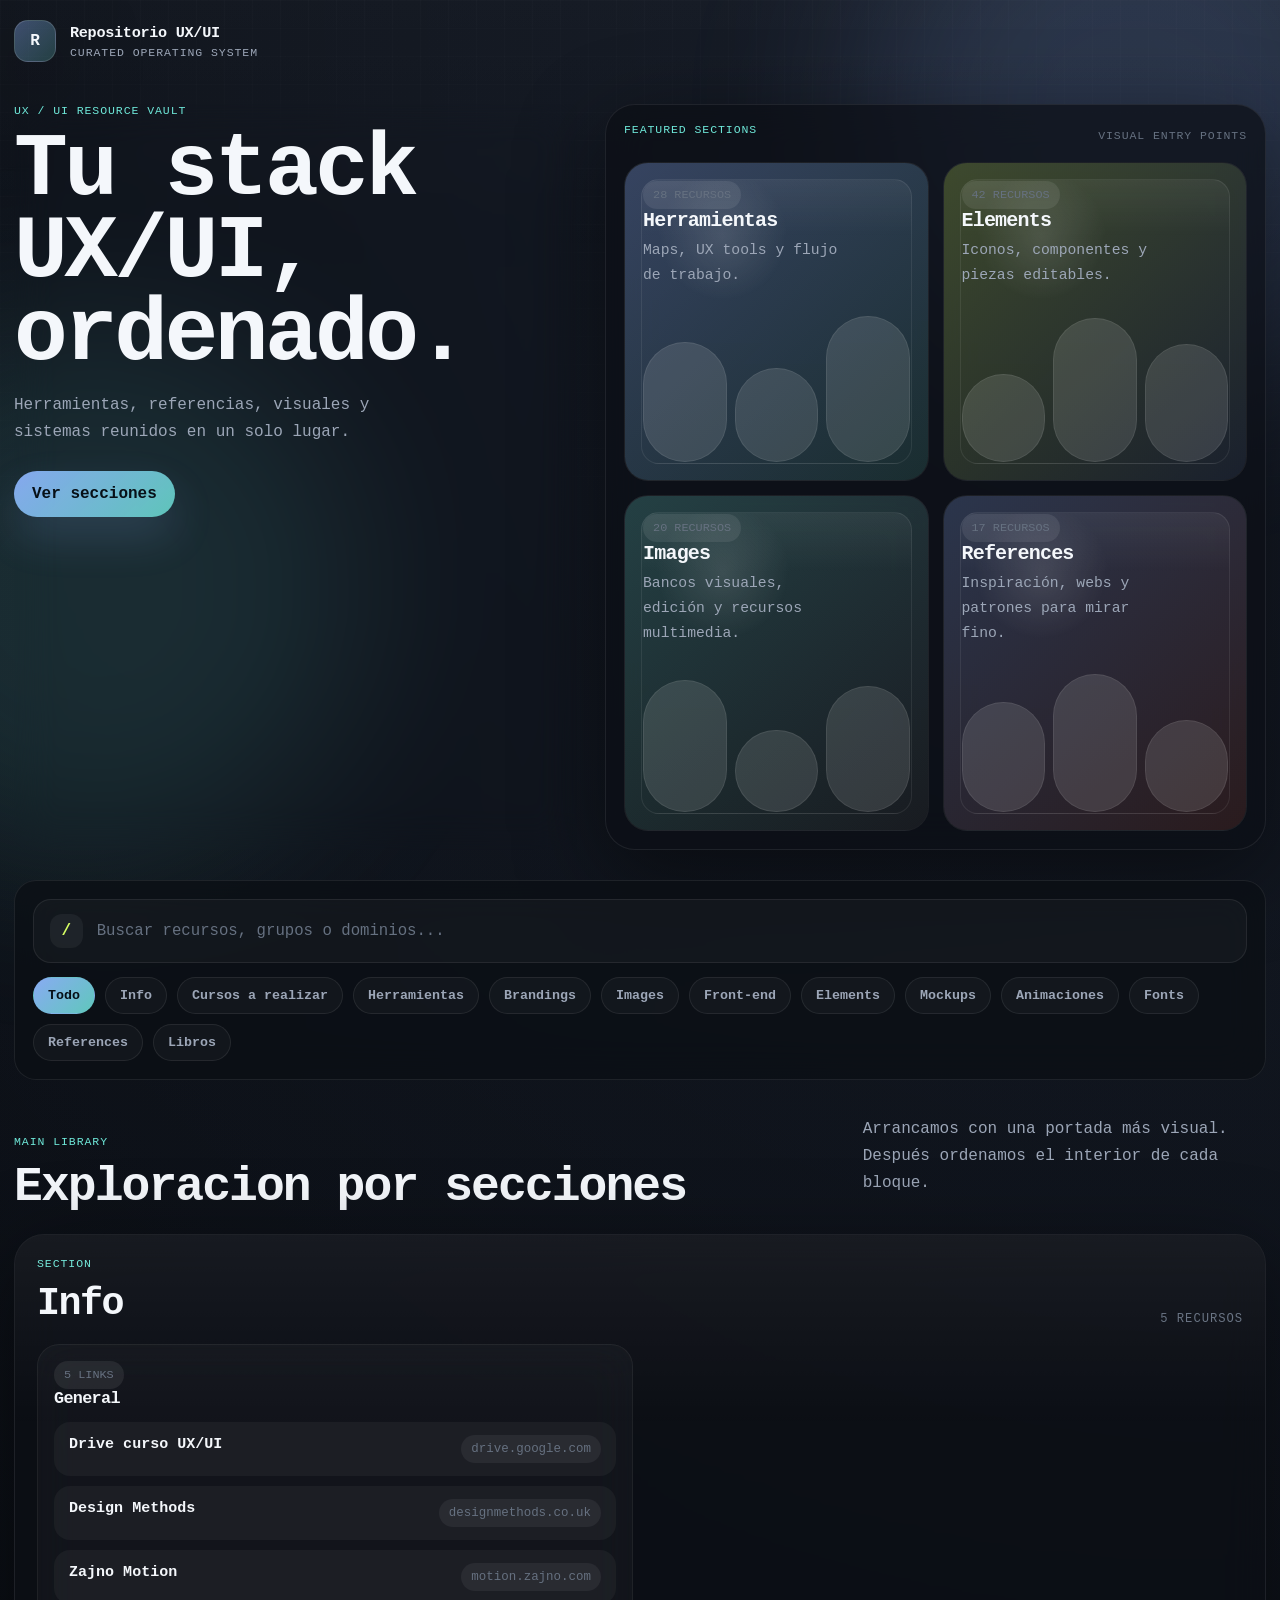
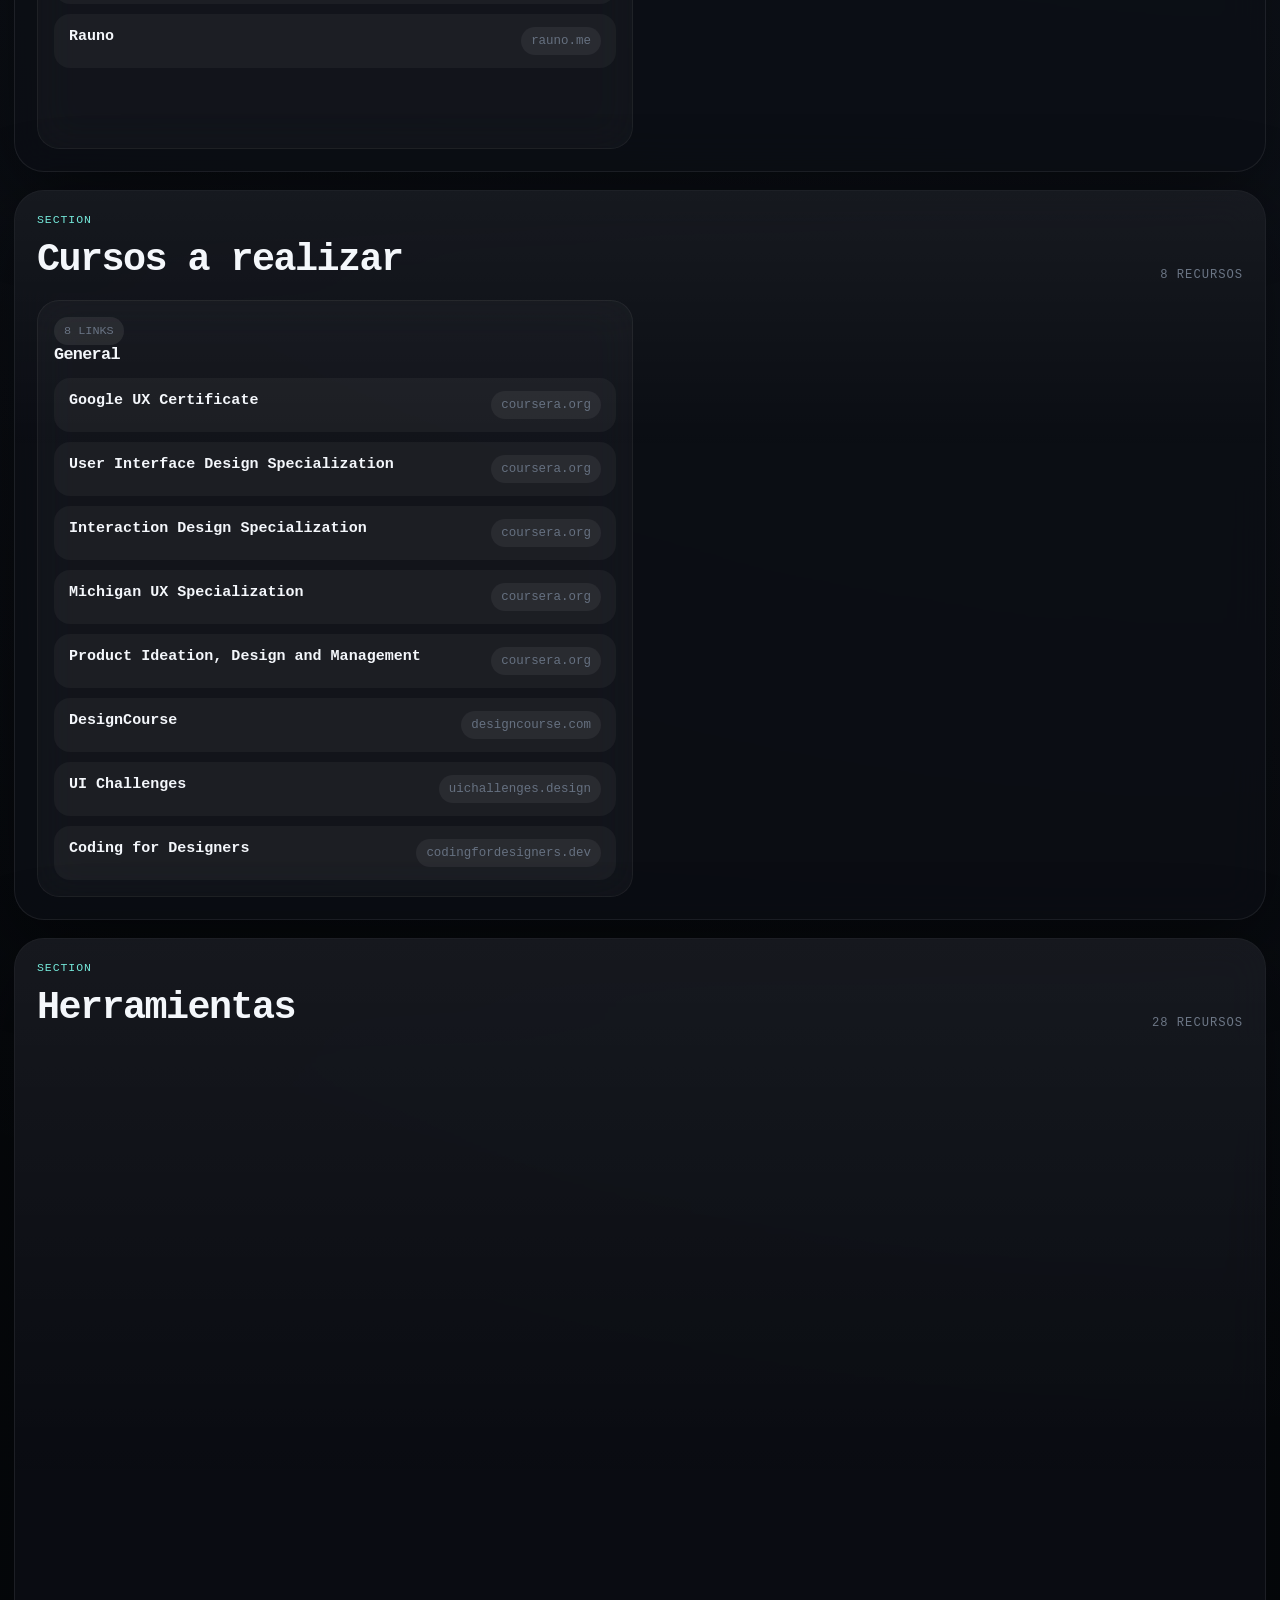
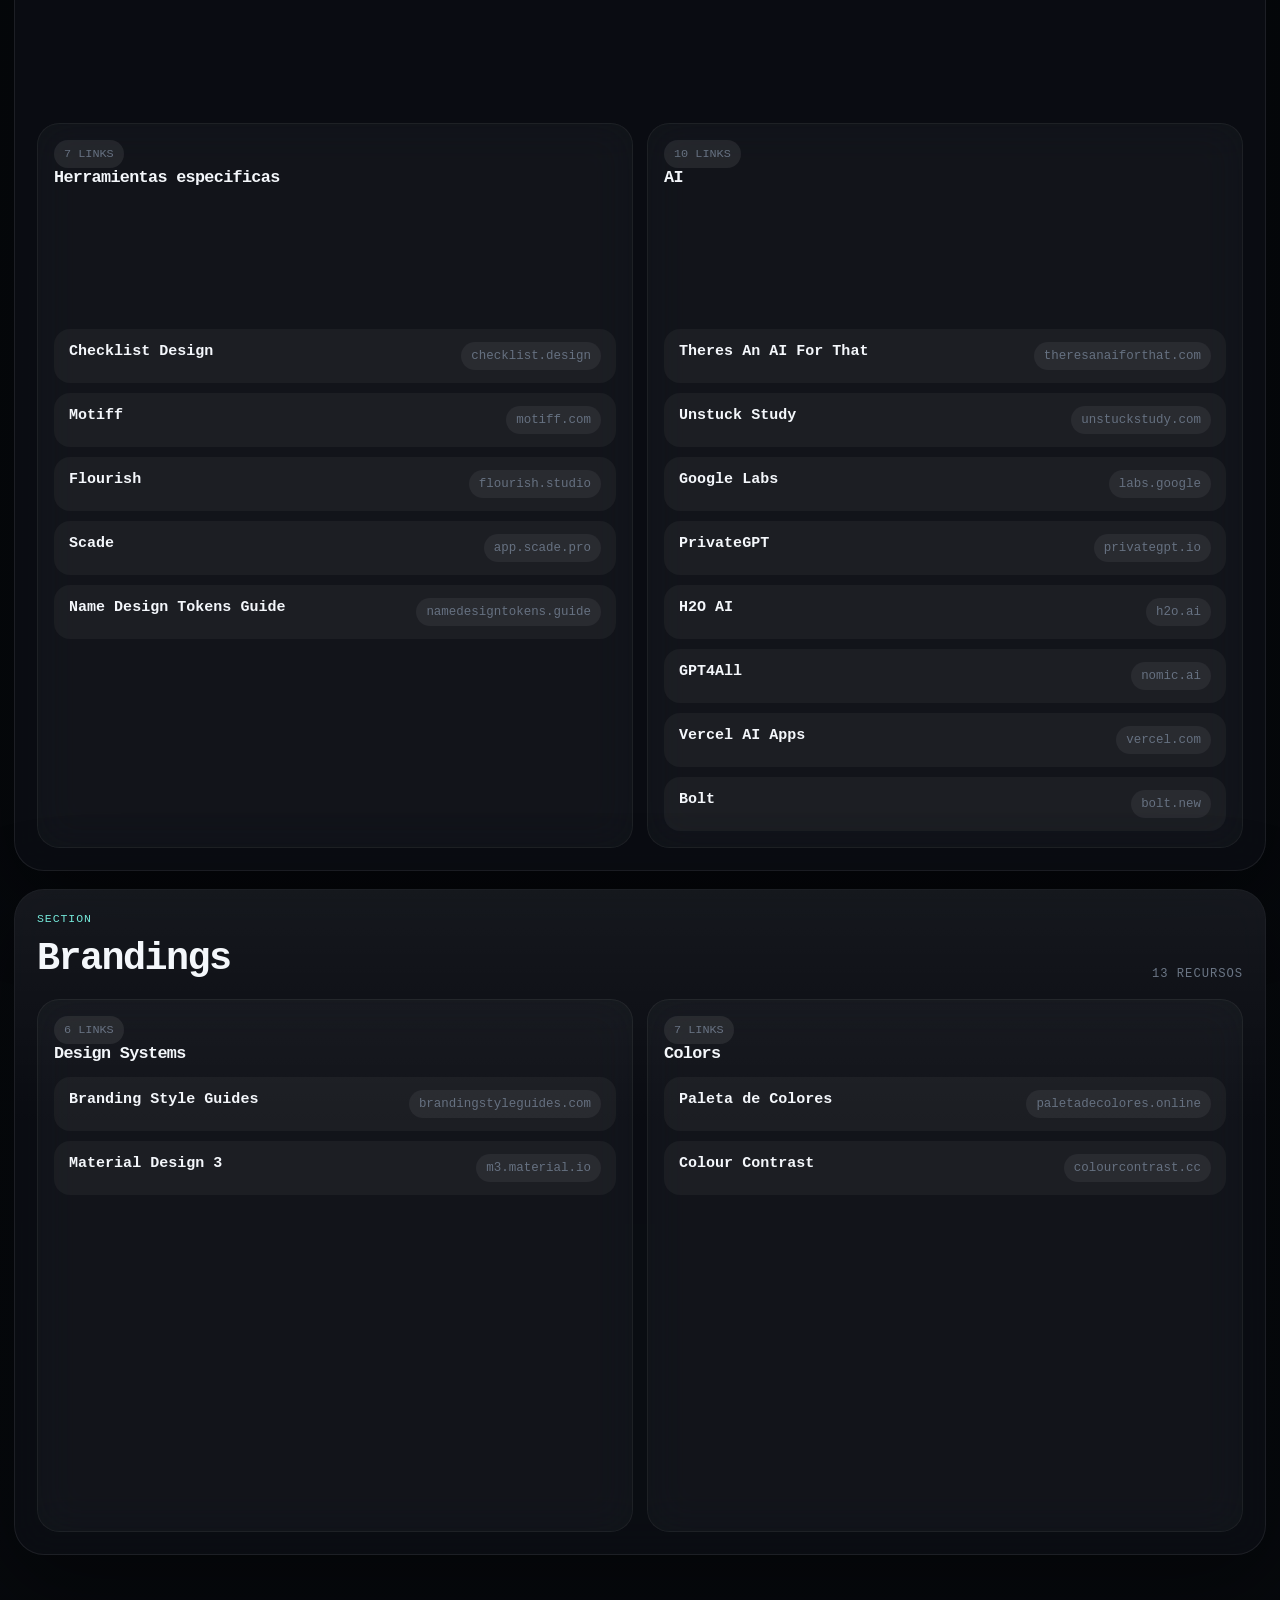
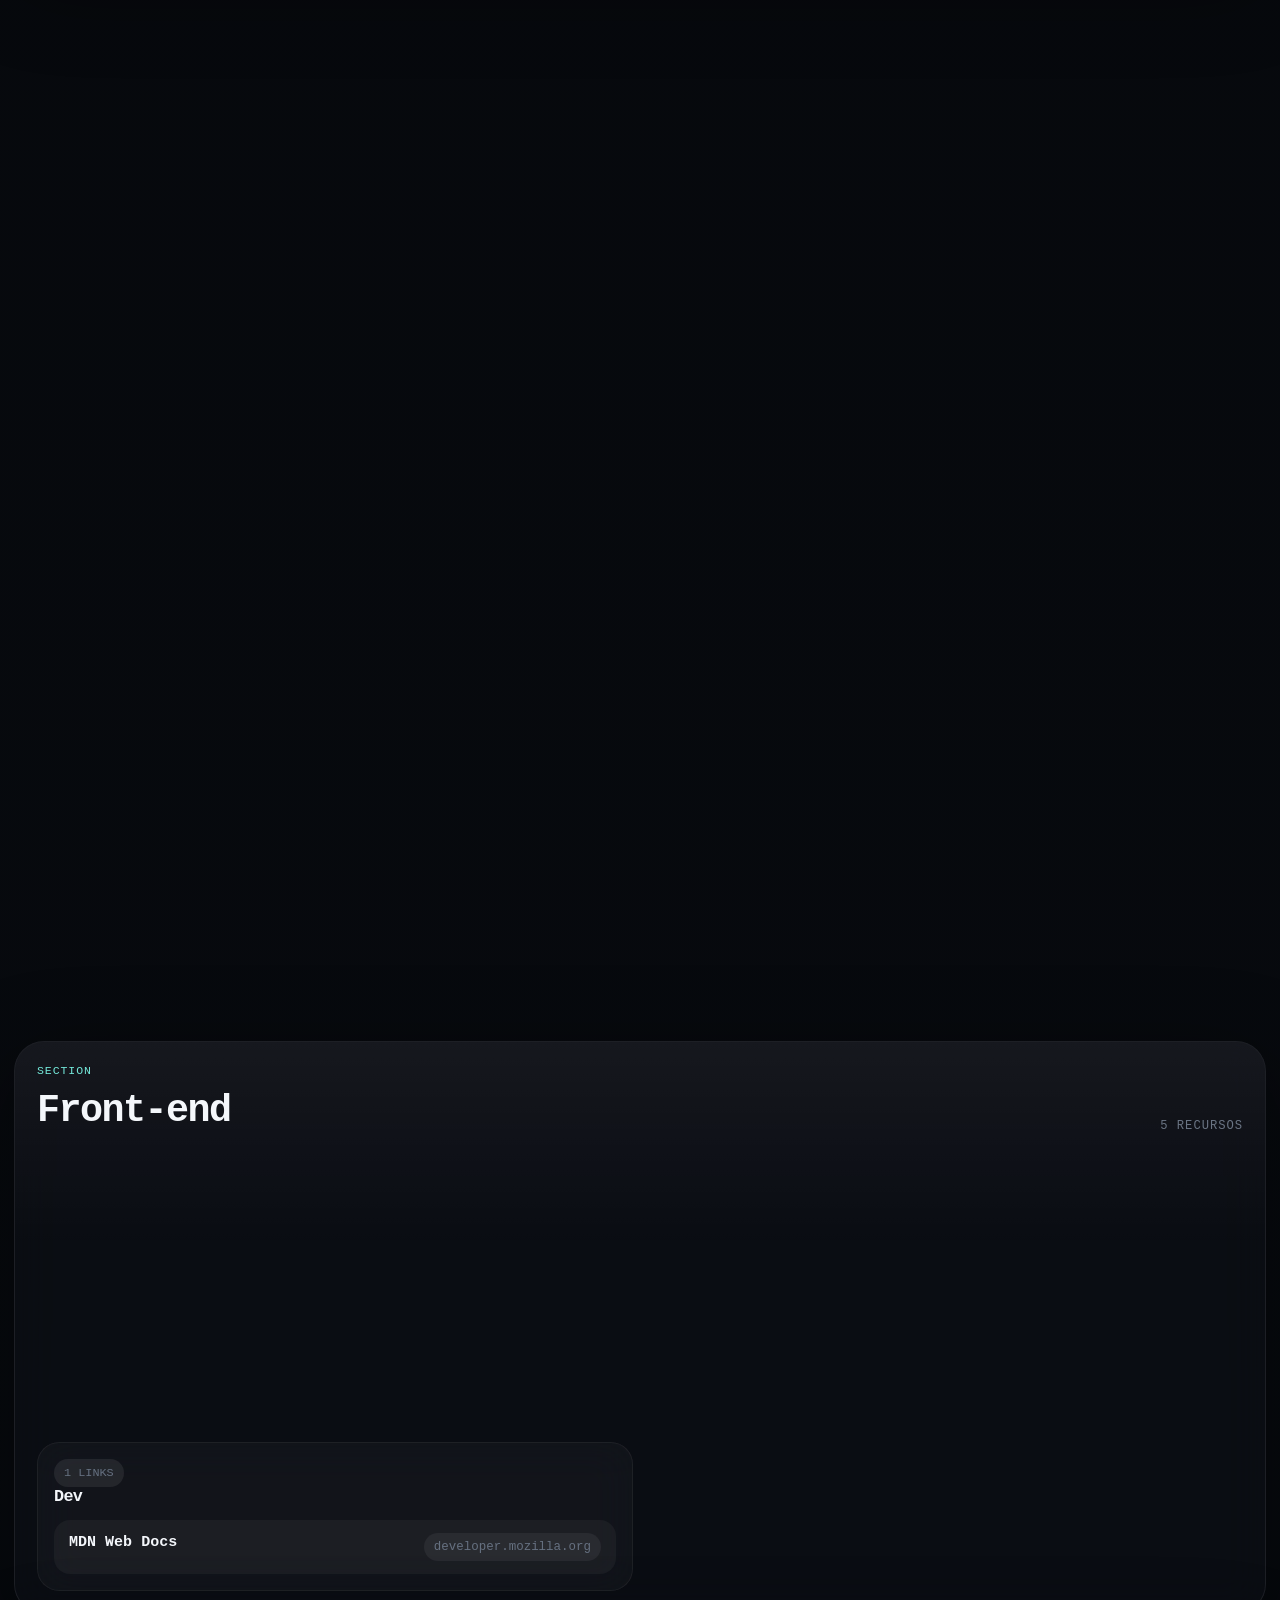
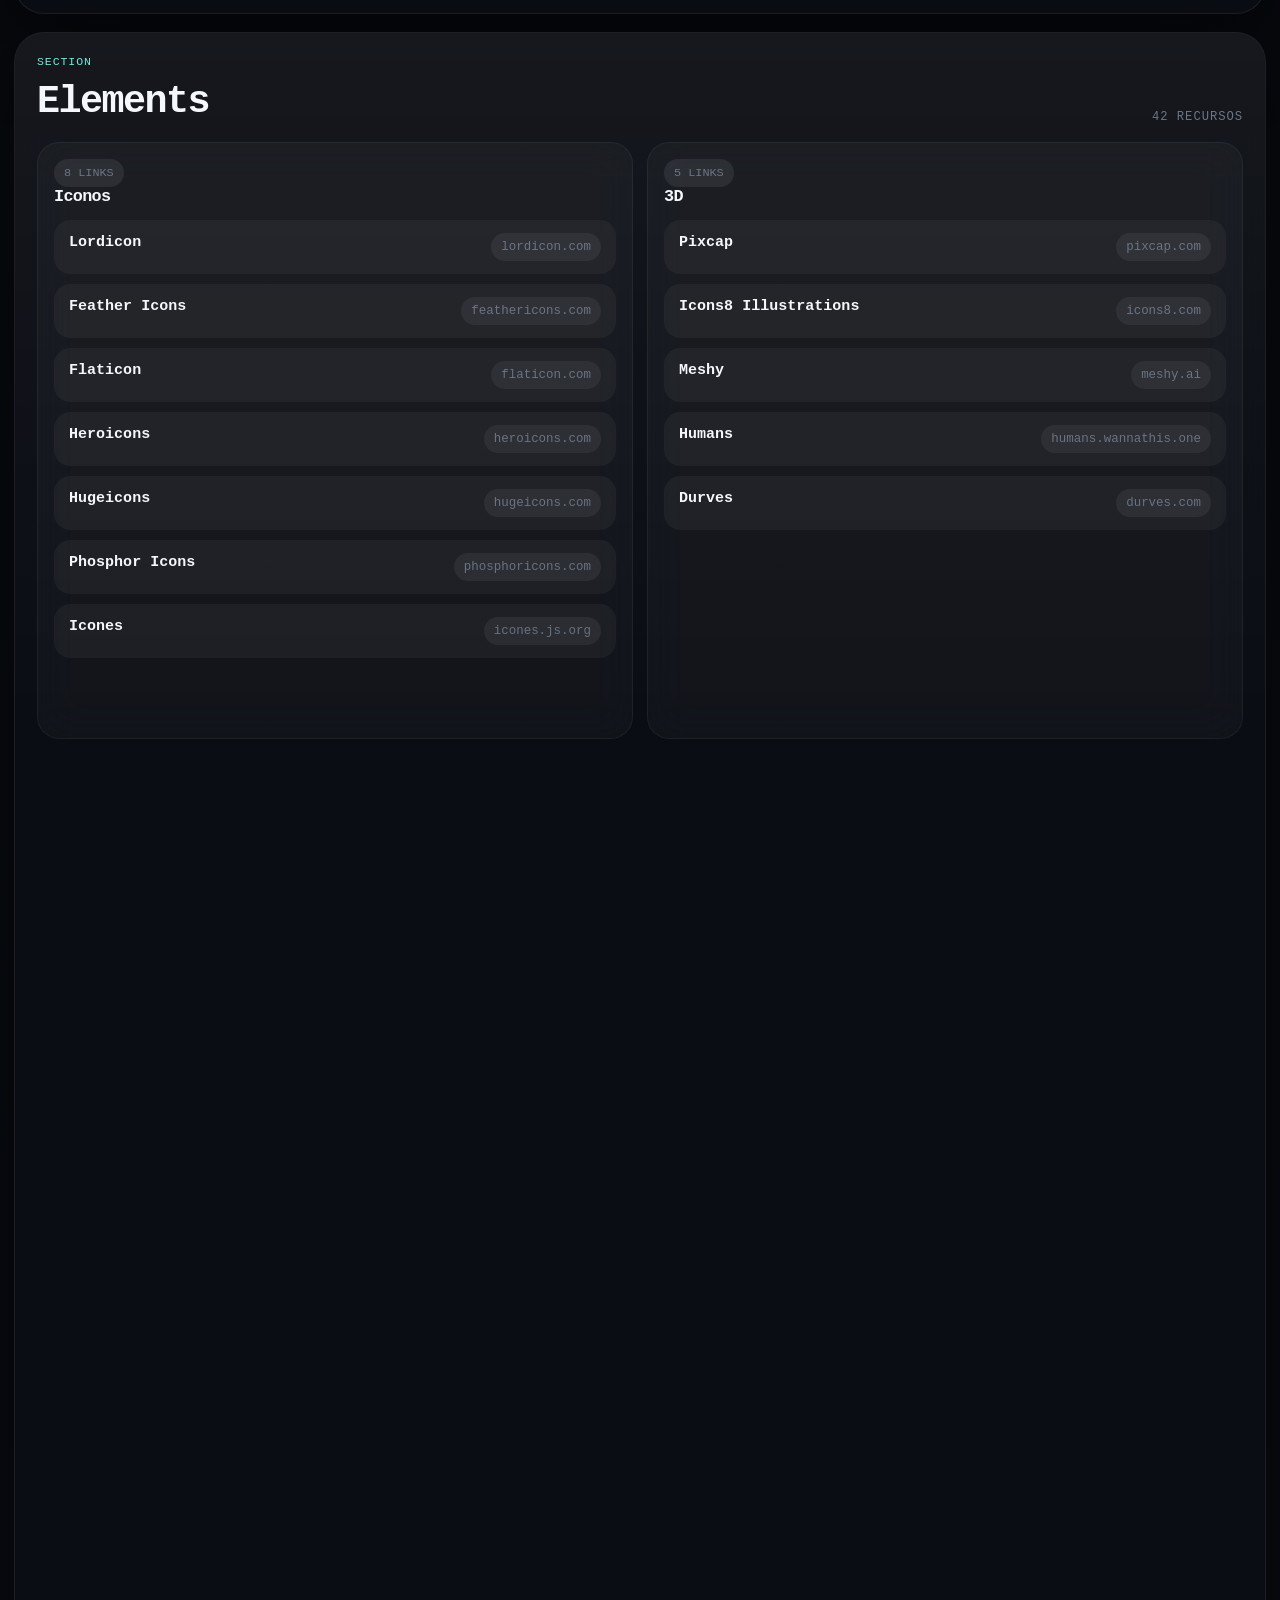
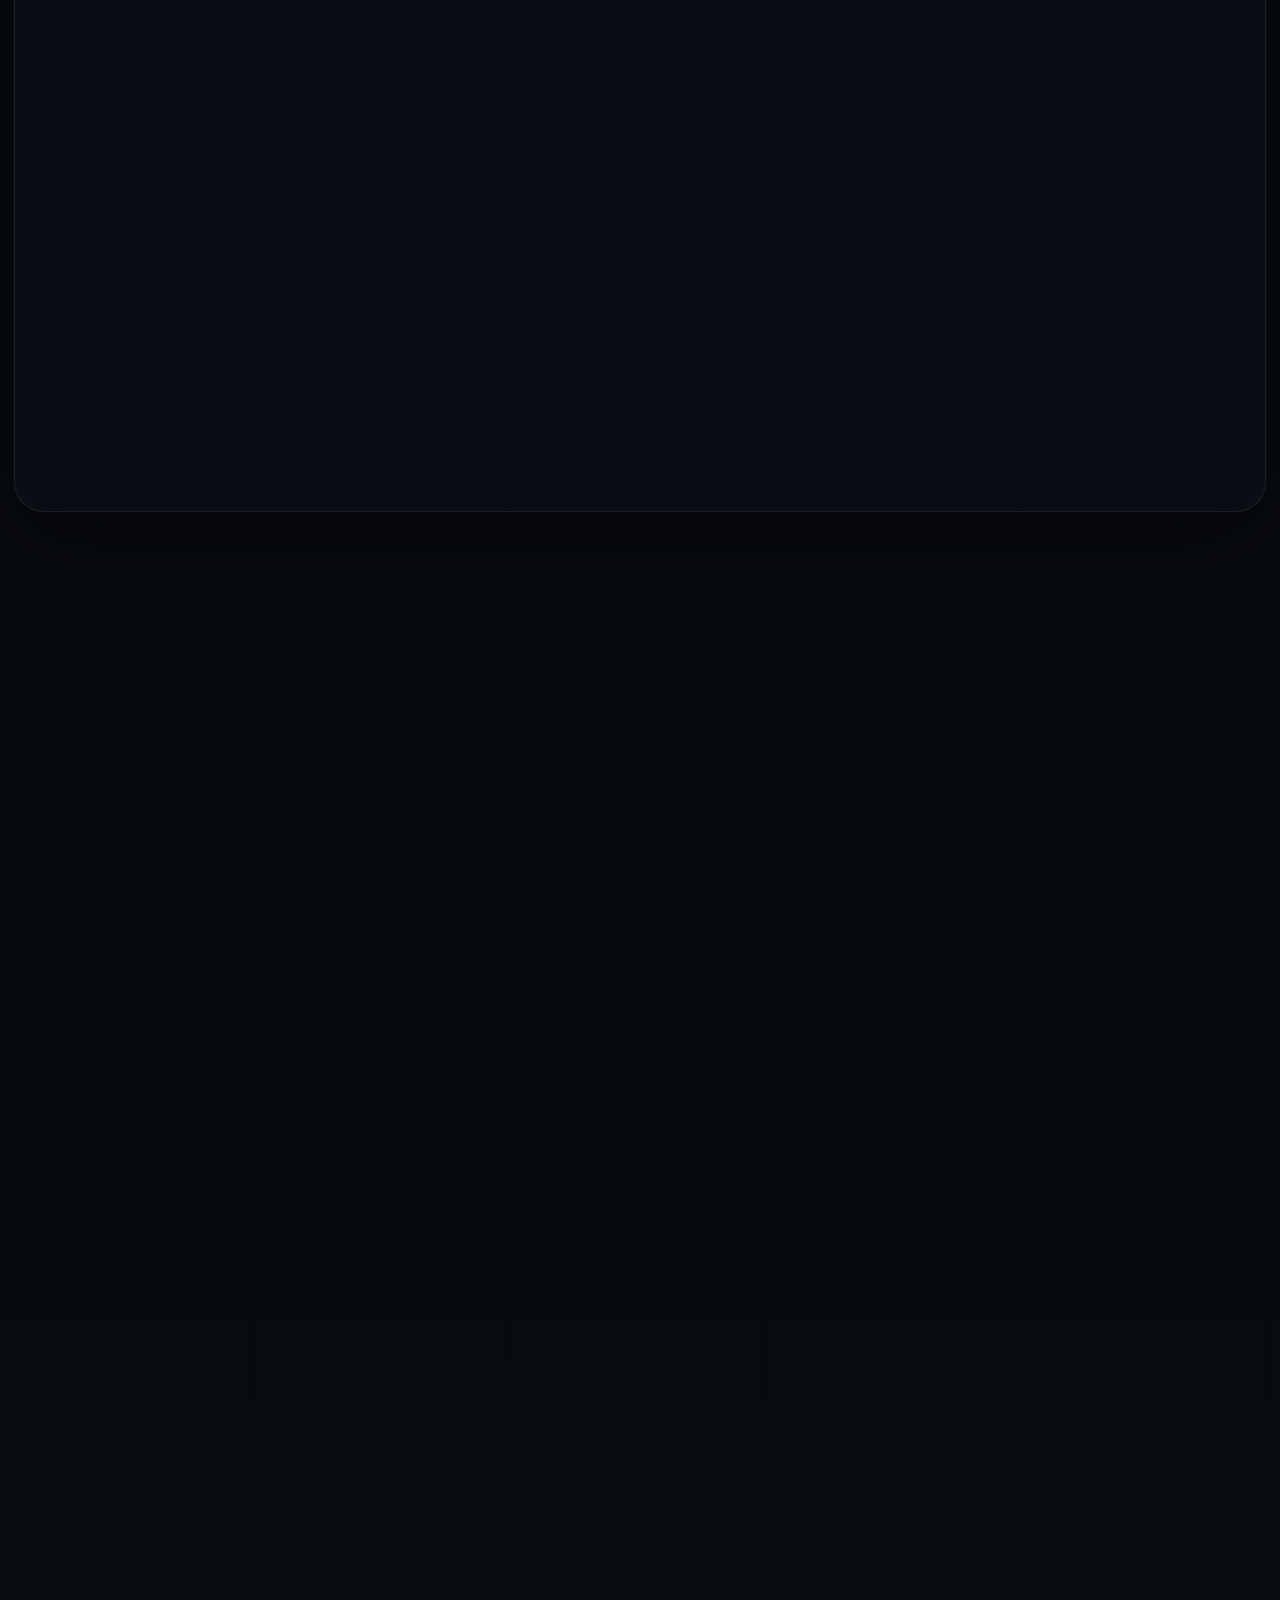
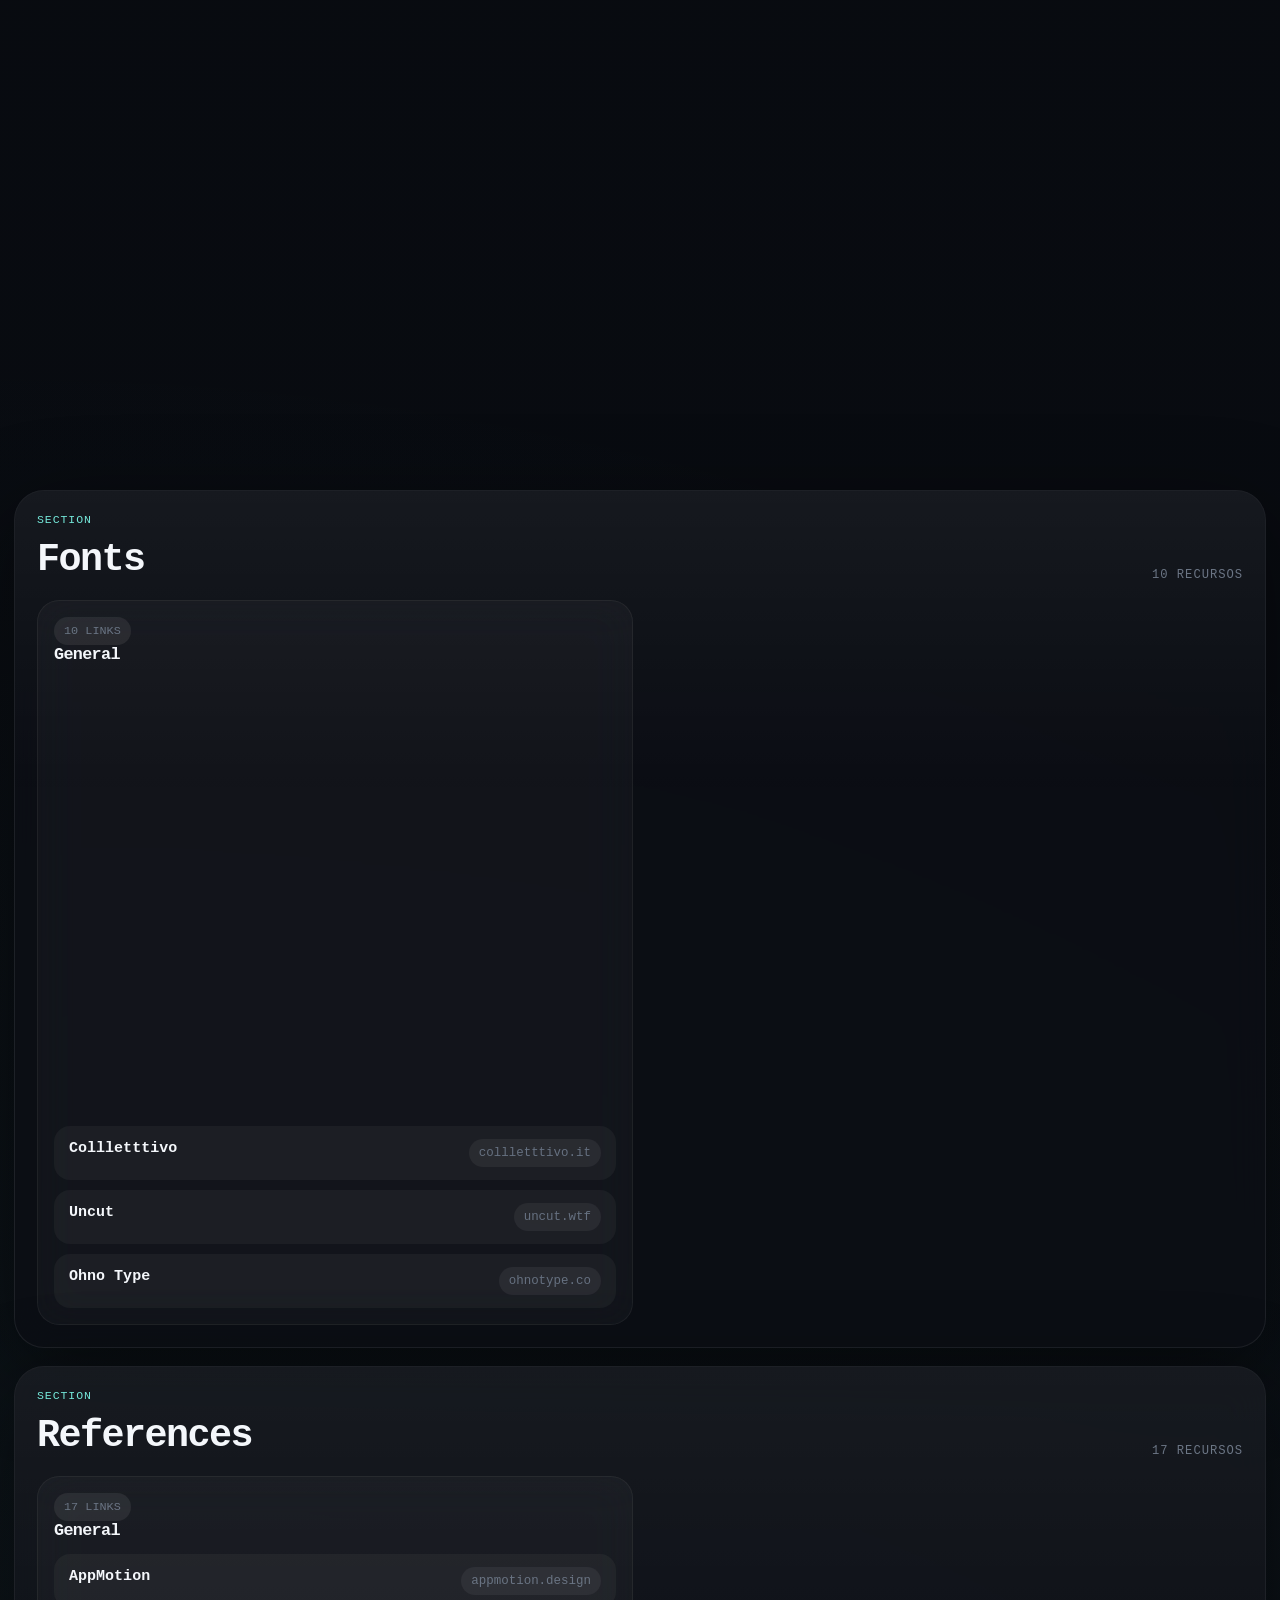
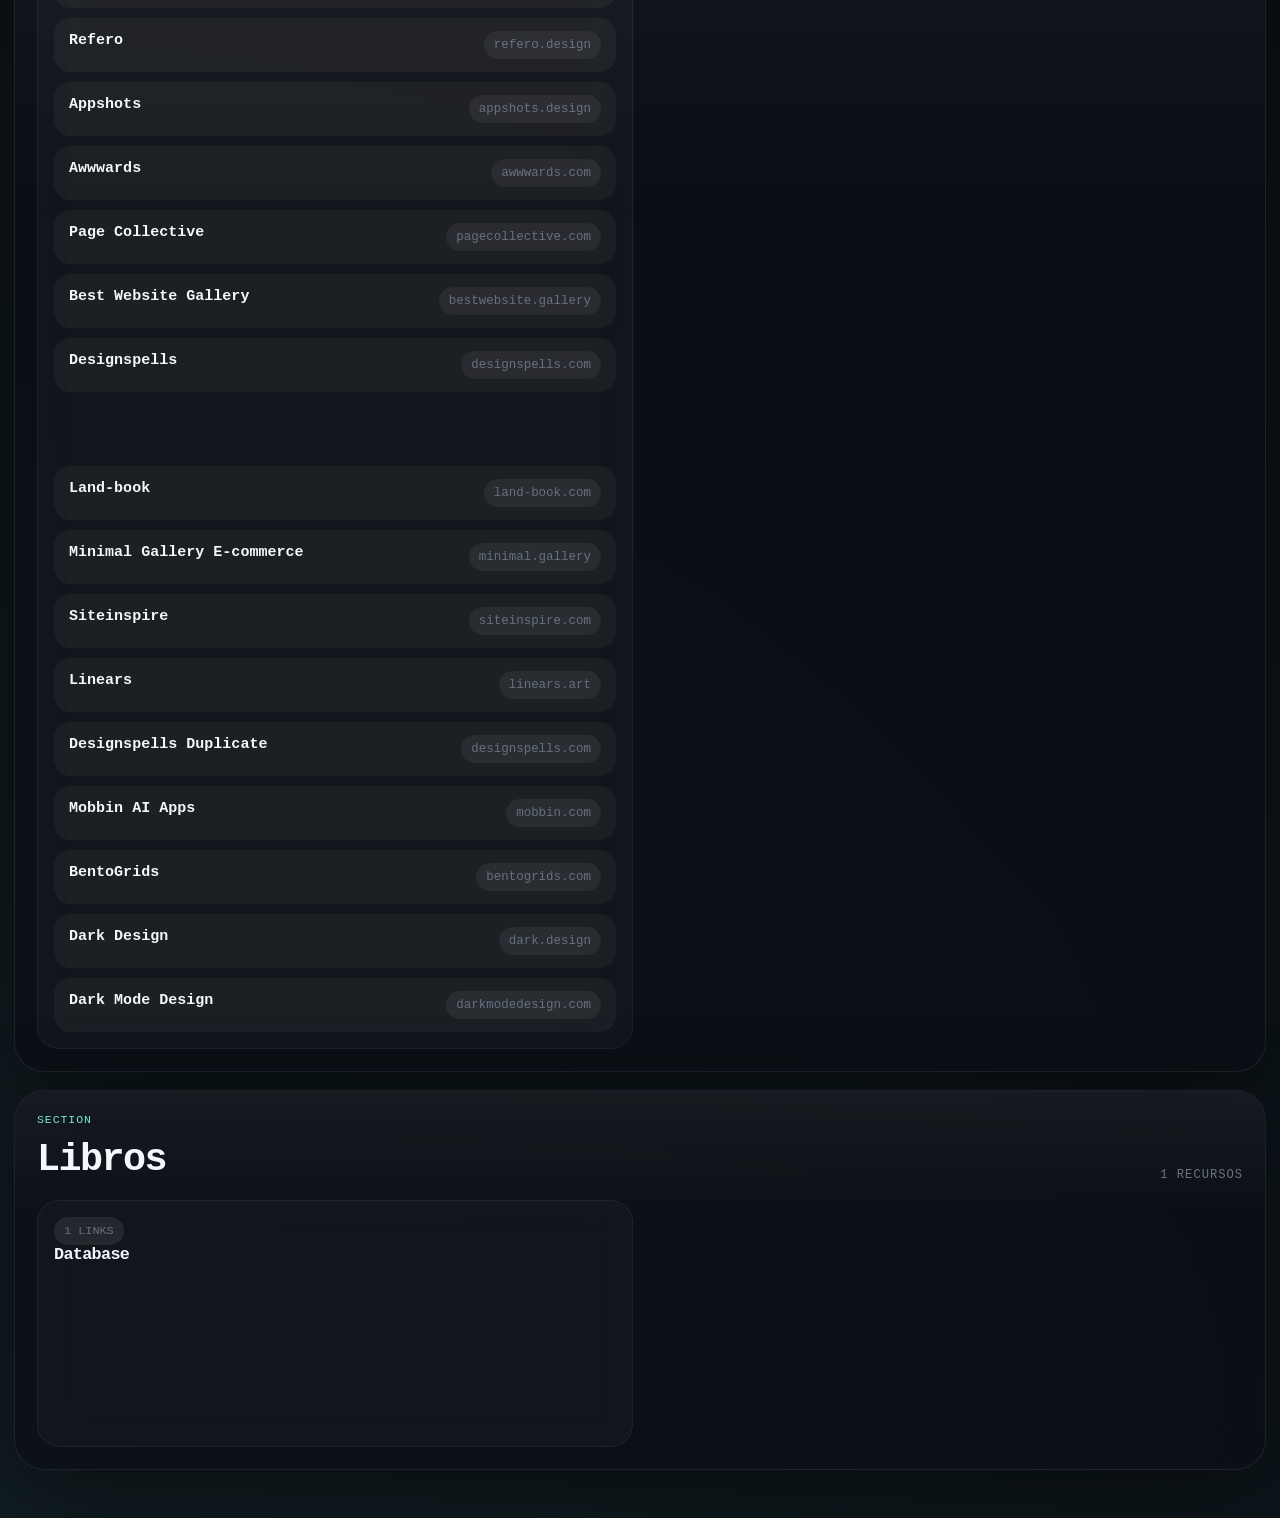
==== docs/index.html @ 1786d7fb "Refine hero and featured sections" ====
<!doctype html>
<html lang="es">
  <head>
    <meta charset="UTF-8" />
    <meta name="viewport" content="width=device-width, initial-scale=1.0" />
    <title>Repositorio UX/UI</title>
    <meta
      name="description"
      content="Catalogo UX/UI con secciones destacadas, filtros y exploracion visual."
    />
    <link rel="stylesheet" href="./styles.css" />
  </head>
  <body>
    <div class="ambient ambient-a"></div>
    <div class="ambient ambient-b"></div>
    <div class="noise-layer"></div>

    <header class="topbar shell">
      <a class="brand" href="#top">
        <span class="brand-mark">R</span>
        <span>
          <strong>Repositorio UX/UI</strong>
          <small>curated operating system</small>
        </span>
      </a>
    </header>

    <main id="top">
      <section class="hero shell">
        <div class="hero-copy reveal reveal-left" style="--delay:40ms">
          <p class="eyebrow">UX / UI resource vault</p>
          <h1>Tu stack UX/UI, ordenado.</h1>
          <p class="hero-text">
            Herramientas, referencias, visuales y sistemas reunidos en un solo lugar.
          </p>
          <div class="hero-actions">
            <a href="#explorar" class="primary-action">Ver secciones</a>
          </div>
        </div>

        <section class="featured-shell reveal reveal-right" style="--delay:90ms">
          <div class="featured-shell-head">
            <p class="panel-label">Featured sections</p>
            <span class="featured-shell-note">visual entry points</span>
          </div>
          <div id="featured-sections" class="featured-grid"></div>
        </section>
      </section>

      <section class="content-shell shell" id="explorar">
        <div class="toolbar reveal" style="--delay:120ms">
          <label class="search-shell search-shell-flat">
            <span class="search-icon">/</span>
            <input
              id="search-input"
              type="search"
              placeholder="Buscar recursos, grupos o dominios..."
            />
          </label>
          <div id="filter-chips" class="filter-chips"></div>
        </div>

        <section class="section-headline reveal" style="--delay:160ms">
          <div>
            <p class="eyebrow">Main library</p>
            <h2>Exploracion por secciones</h2>
          </div>
          <p class="section-headline-copy">
            Arrancamos con una portada más visual. Después ordenamos el interior de cada bloque.
          </p>
        </section>

        <section id="sections-root" class="sections-root"></section>
      </section>
    </main>

    <script src="./data.js"></script>
    <script src="./app.js"></script>
  </body>
</html>
---- docs/styles.css ----
:root {
  --bg: #06070a;
  --bg-soft: rgba(12, 15, 21, 0.82);
  --panel: rgba(15, 18, 25, 0.92);
  --panel-2: rgba(19, 23, 31, 0.88);
  --line: rgba(255, 255, 255, 0.08);
  --line-strong: rgba(255, 255, 255, 0.14);
  --text: #f4f7fb;
  --text-soft: #9ca6b7;
  --text-muted: #667181;
  --accent: #8fb3ff;
  --accent-2: #6ee7d8;
  --accent-3: #d7ff64;
  --shadow: 0 24px 90px rgba(0, 0, 0, 0.45);
  --radius-xl: 30px;
  --radius-lg: 22px;
  --radius-md: 18px;
  --max-width: 1380px;
  --ease-out: cubic-bezier(0.22, 1, 0.36, 1);
  --ease-smooth: cubic-bezier(0.16, 1, 0.3, 1);
  --duration-fast: 220ms;
  --duration-base: 420ms;
  --duration-slow: 760ms;
  --font-code: "SFMono-Regular", Menlo, Monaco, Consolas, "Liberation Mono", monospace;
}

* {
  box-sizing: border-box;
}

html {
  scroll-behavior: smooth;
}

body {
  margin: 0;
  min-height: 100vh;
  color: var(--text);
  background:
    radial-gradient(circle at top right, rgba(143, 179, 255, 0.12), transparent 24%),
    radial-gradient(circle at bottom left, rgba(110, 231, 216, 0.08), transparent 22%),
    linear-gradient(180deg, #05070a 0%, #090c12 100%);
  font-family: var(--font-code);
  overflow-x: hidden;
}

body::before {
  content: "";
  position: fixed;
  inset: 0;
  background-image:
    linear-gradient(rgba(255, 255, 255, 0.03) 1px, transparent 1px),
    linear-gradient(90deg, rgba(255, 255, 255, 0.03) 1px, transparent 1px);
  background-size: 28px 28px;
  mask-image: linear-gradient(180deg, rgba(0, 0, 0, 0.45), transparent 92%);
  pointer-events: none;
  z-index: 0;
}

a {
  color: inherit;
}

.ambient {
  position: fixed;
  inset: auto;
  width: 34rem;
  height: 34rem;
  border-radius: 999px;
  filter: blur(88px);
  pointer-events: none;
  z-index: 0;
  animation: floatAmbient 16s var(--ease-smooth) infinite alternate;
}

.ambient-a {
  top: -10rem;
  right: -8rem;
  background: rgba(143, 179, 255, 0.16);
}

.ambient-b {
  left: -12rem;
  bottom: 2rem;
  background: rgba(110, 231, 216, 0.12);
}

.noise-layer {
  position: fixed;
  inset: 0;
  background: linear-gradient(180deg, rgba(255, 255, 255, 0.02), transparent 30%);
  pointer-events: none;
  z-index: 0;
}

.shell {
  width: min(var(--max-width), calc(100vw - 28px));
  margin: 0 auto;
  position: relative;
  z-index: 1;
}

.topbar {
  display: flex;
  align-items: center;
  justify-content: space-between;
  padding: 20px 0 0;
}

.brand {
  display: inline-flex;
  align-items: center;
  gap: 14px;
  text-decoration: none;
}

.brand-mark {
  width: 42px;
  height: 42px;
  border-radius: 14px;
  display: grid;
  place-items: center;
  background: linear-gradient(135deg, rgba(143, 179, 255, 0.36), rgba(110, 231, 216, 0.2));
  border: 1px solid var(--line-strong);
  box-shadow: var(--shadow);
  font-weight: 700;
}

.brand strong,
.brand small,
.eyebrow,
.panel-label,
.featured-shell-note,
.group-meta,
.section-count {
  font-family: var(--font-code);
}

.brand strong {
  display: block;
  font-size: 0.95rem;
  letter-spacing: -0.02em;
}

.brand small {
  display: block;
  margin-top: 4px;
  color: var(--text-soft);
  font-size: 0.72rem;
  text-transform: uppercase;
  letter-spacing: 0.08em;
}

.hero {
  display: grid;
  grid-template-columns: 0.92fr 1.08fr;
  gap: 28px;
  align-items: stretch;
  padding: 42px 0 30px;
}

.hero-copy,
.featured-shell,
.toolbar,
.section-card,
.group-card,
.featured-card {
  backdrop-filter: blur(20px);
  -webkit-backdrop-filter: blur(20px);
}

.eyebrow,
.panel-label {
  margin: 0 0 12px;
  color: var(--accent-2);
  font-size: 0.72rem;
  text-transform: uppercase;
  letter-spacing: 0.08em;
}

.hero h1,
.section-headline h2,
.section-header h3,
.group-card h4,
.featured-card h3 {
  margin: 0;
  font-family: var(--font-code);
  letter-spacing: -0.04em;
}

.hero h1 {
  font-size: clamp(3rem, 7vw, 5.6rem);
  line-height: 0.92;
  max-width: 9ch;
}

.hero-text,
.section-headline-copy,
.featured-card p,
.item-note {
  color: var(--text-soft);
  line-height: 1.7;
}

.hero-text {
  max-width: 42ch;
}

.hero-actions {
  margin-top: 24px;
}

.primary-action {
  display: inline-flex;
  align-items: center;
  gap: 10px;
  padding: 14px 18px;
  border-radius: 999px;
  text-decoration: none;
  font-weight: 700;
  background: linear-gradient(135deg, rgba(143, 179, 255, 0.92), rgba(110, 231, 216, 0.82));
  color: #071017;
  box-shadow: 0 20px 44px rgba(143, 179, 255, 0.16);
  transition: transform var(--duration-fast) var(--ease-out), box-shadow var(--duration-fast) var(--ease-out);
}

.primary-action:hover {
  transform: translateY(-2px);
  box-shadow: 0 24px 56px rgba(143, 179, 255, 0.2);
}

.featured-shell {
  background: rgba(12, 15, 21, 0.72);
  border: 1px solid var(--line);
  box-shadow: var(--shadow);
  border-radius: var(--radius-xl);
  padding: 18px;
}

.featured-shell-head {
  display: flex;
  align-items: center;
  justify-content: space-between;
  gap: 12px;
  margin-bottom: 14px;
}

.featured-shell-note {
  color: var(--text-muted);
  font-size: 0.72rem;
  text-transform: uppercase;
  letter-spacing: 0.08em;
}

.featured-grid {
  display: grid;
  grid-template-columns: repeat(2, minmax(0, 1fr));
  gap: 14px;
}

.featured-card {
  position: relative;
  min-height: 240px;
  padding: 18px;
  border-radius: 24px;
  overflow: hidden;
  text-decoration: none;
  border: 1px solid rgba(255, 255, 255, 0.07);
  background: linear-gradient(180deg, rgba(18, 22, 30, 0.9), rgba(12, 15, 21, 0.96));
  transition:
    transform var(--duration-fast) var(--ease-out),
    border-color var(--duration-fast) var(--ease-out),
    box-shadow var(--duration-fast) var(--ease-out);
}

.featured-card:hover {
  transform: translateY(-4px);
  border-color: rgba(143, 179, 255, 0.24);
  box-shadow: 0 22px 60px rgba(0, 0, 0, 0.28);
}

.featured-card::before {
  content: "";
  position: absolute;
  inset: 0;
  background: var(--feature-bg, linear-gradient(135deg, rgba(143, 179, 255, 0.18), rgba(110, 231, 216, 0.12)));
  opacity: 0.88;
}

.featured-card::after {
  content: "";
  position: absolute;
  inset: 16px;
  border-radius: 18px;
  border: 1px solid rgba(255, 255, 255, 0.08);
  background:
    linear-gradient(180deg, rgba(255, 255, 255, 0.06), transparent 20%),
    radial-gradient(circle at 30% 20%, rgba(255, 255, 255, 0.12), transparent 22%);
}

.featured-card-inner,
.featured-visual {
  position: relative;
  z-index: 1;
}

.featured-card-inner {
  display: flex;
  flex-direction: column;
  justify-content: space-between;
  height: 100%;
}

.featured-card h3 {
  font-size: 1.25rem;
}

.featured-card p {
  max-width: 22ch;
  margin: 6px 0 0;
  font-size: 0.92rem;
}

.featured-visual {
  display: grid;
  grid-template-columns: repeat(3, 1fr);
  gap: 8px;
  align-items: end;
  margin-top: 28px;
}

.featured-bar {
  height: var(--bar-height, 100px);
  border-radius: 999px;
  background: rgba(255, 255, 255, 0.12);
  border: 1px solid rgba(255, 255, 255, 0.08);
}

.group-meta {
  display: inline-flex;
  gap: 8px;
  align-items: center;
  padding: 7px 10px;
  border-radius: 999px;
  background: rgba(255, 255, 255, 0.08);
  color: var(--text-muted);
  font-size: 0.74rem;
  text-transform: uppercase;
}

.content-shell {
  display: grid;
  gap: 20px;
  padding-bottom: 48px;
}

.toolbar {
  display: grid;
  gap: 14px;
  background: rgba(12, 15, 21, 0.74);
  border: 1px solid var(--line);
  border-radius: var(--radius-lg);
  padding: 18px;
}

.search-shell {
  display: flex;
  align-items: center;
  gap: 12px;
  border-radius: 18px;
  border: 1px solid var(--line);
  background: rgba(255, 255, 255, 0.03);
  padding: 14px 16px;
  transition:
    border-color var(--duration-fast) var(--ease-out),
    background var(--duration-fast) var(--ease-out),
    transform var(--duration-fast) var(--ease-out);
}

.search-shell:focus-within {
  transform: translateY(-1px);
  border-color: rgba(143, 179, 255, 0.32);
  background: rgba(255, 255, 255, 0.05);
}

.search-icon {
  width: 34px;
  height: 34px;
  display: grid;
  place-items: center;
  border-radius: 12px;
  background: rgba(255, 255, 255, 0.05);
  color: var(--accent-3);
  font-weight: 700;
}

.search-shell input {
  width: 100%;
  border: 0;
  outline: none;
  background: transparent;
  color: var(--text);
  font-family: var(--font-code);
  font-size: 0.98rem;
}

.search-shell input::placeholder {
  color: var(--text-muted);
}

.filter-chips {
  display: flex;
  flex-wrap: wrap;
  gap: 10px;
}

.filter-chip {
  border: 1px solid var(--line);
  background: rgba(255, 255, 255, 0.03);
  color: var(--text-soft);
  padding: 10px 14px;
  border-radius: 999px;
  cursor: pointer;
  font-family: var(--font-code);
  font-weight: 600;
  transition:
    transform var(--duration-fast) var(--ease-out),
    border-color var(--duration-fast) var(--ease-out),
    background var(--duration-fast) var(--ease-out),
    color var(--duration-fast) var(--ease-out);
}

.filter-chip:hover {
  transform: translateY(-1px);
  border-color: var(--line-strong);
}

.filter-chip.is-active {
  color: #061017;
  border-color: transparent;
  background: linear-gradient(135deg, rgba(143, 179, 255, 0.95), rgba(110, 231, 216, 0.86));
}

.section-headline {
  display: flex;
  align-items: end;
  justify-content: space-between;
  gap: 20px;
}

.section-headline h2 {
  font-size: clamp(1.9rem, 4vw, 3rem);
}

.section-headline-copy {
  max-width: 42ch;
}

.sections-root {
  display: grid;
  gap: 18px;
}

.section-card {
  position: relative;
  overflow: hidden;
  background: rgba(12, 15, 21, 0.78);
  border: 1px solid var(--line);
  box-shadow: var(--shadow);
  border-radius: var(--radius-xl);
  padding: 22px;
}

.section-card::after {
  content: "";
  position: absolute;
  inset: 0;
  background: linear-gradient(180deg, rgba(255, 255, 255, 0.05), transparent 36%);
  pointer-events: none;
}

.section-header {
  display: flex;
  align-items: end;
  justify-content: space-between;
  gap: 18px;
  margin-bottom: 18px;
}

.section-header h3 {
  font-size: clamp(1.5rem, 3vw, 2.4rem);
}

.section-count {
  color: var(--text-muted);
  font-size: 0.76rem;
  text-transform: uppercase;
  letter-spacing: 0.08em;
}

.groups-grid {
  display: grid;
  grid-template-columns: repeat(2, minmax(0, 1fr));
  gap: 14px;
}

.group-card {
  background: rgba(255, 255, 255, 0.03);
  border: 1px solid rgba(255, 255, 255, 0.05);
  border-radius: 22px;
  padding: 16px;
  transition:
    transform var(--duration-fast) var(--ease-out),
    border-color var(--duration-fast) var(--ease-out),
    background var(--duration-fast) var(--ease-out);
}

.group-card:hover {
  transform: translateY(-2px);
  border-color: rgba(255, 255, 255, 0.08);
  background: rgba(255, 255, 255, 0.04);
}

.group-card h4 {
  font-size: 1.05rem;
  margin-bottom: 14px;
}

.item-list {
  display: grid;
  gap: 10px;
}

.item-link {
  display: flex;
  justify-content: space-between;
  gap: 12px;
  align-items: start;
  padding: 12px 14px;
  border-radius: 16px;
  background: rgba(255, 255, 255, 0.04);
  border: 1px solid transparent;
  text-decoration: none;
  transition:
    transform var(--duration-fast) var(--ease-out),
    border-color var(--duration-fast) var(--ease-out),
    background var(--duration-fast) var(--ease-out);
}

.item-link:hover {
  transform: translateY(-1px);
  border-color: rgba(143, 179, 255, 0.24);
  background: rgba(255, 255, 255, 0.06);
}

.item-title {
  display: block;
  font-weight: 700;
  font-size: 0.94rem;
}

.item-domain {
  white-space: nowrap;
  color: var(--text-muted);
  font-size: 0.78rem;
  padding: 7px 10px;
  border-radius: 999px;
  background: rgba(255, 255, 255, 0.06);
}

.empty-state {
  border-radius: 28px;
  padding: 28px;
  border: 1px dashed var(--line-strong);
  background: rgba(255, 255, 255, 0.02);
  color: var(--text-soft);
}

.reveal {
  opacity: 0;
  transform: translateY(24px) scale(0.985);
  transition:
    opacity var(--duration-slow) var(--ease-out),
    transform var(--duration-slow) var(--ease-out);
  transition-delay: var(--delay, 0ms);
}

.reveal.is-visible {
  opacity: 1;
  transform: translateY(0) scale(1);
}

.reveal-left {
  transform: translateX(-26px) scale(0.99);
}

.reveal-right {
  transform: translateX(26px) scale(0.99);
}

.reveal-left.is-visible,
.reveal-right.is-visible {
  transform: translateX(0) scale(1);
}

@keyframes floatAmbient {
  from {
    transform: translate3d(0, 0, 0) scale(1);
  }
  to {
    transform: translate3d(20px, -16px, 0) scale(1.05);
  }
}

@media (max-width: 1100px) {
  .hero,
  .section-headline {
    grid-template-columns: 1fr;
    display: grid;
  }

  .section-headline {
    align-items: start;
  }
}

@media (max-width: 780px) {
  .shell {
    width: min(var(--max-width), calc(100vw - 18px));
  }

  .featured-grid,
  .groups-grid {
    grid-template-columns: 1fr;
  }

  .hero,
  .section-header,
  .item-link {
    gap: 16px;
  }

  .section-header,
  .item-link {
    flex-direction: column;
    align-items: start;
  }

  .hero h1 {
    max-width: none;
  }
}

@media (prefers-reduced-motion: reduce) {
  html {
    scroll-behavior: auto;
  }

  *,
  *::before,
  *::after {
    animation: none !important;
    transition-duration: 0.01ms !important;
    transition-delay: 0ms !important;
  }

  .reveal,
  .reveal-left,
  .reveal-right {
    opacity: 1;
    transform: none;
  }
}
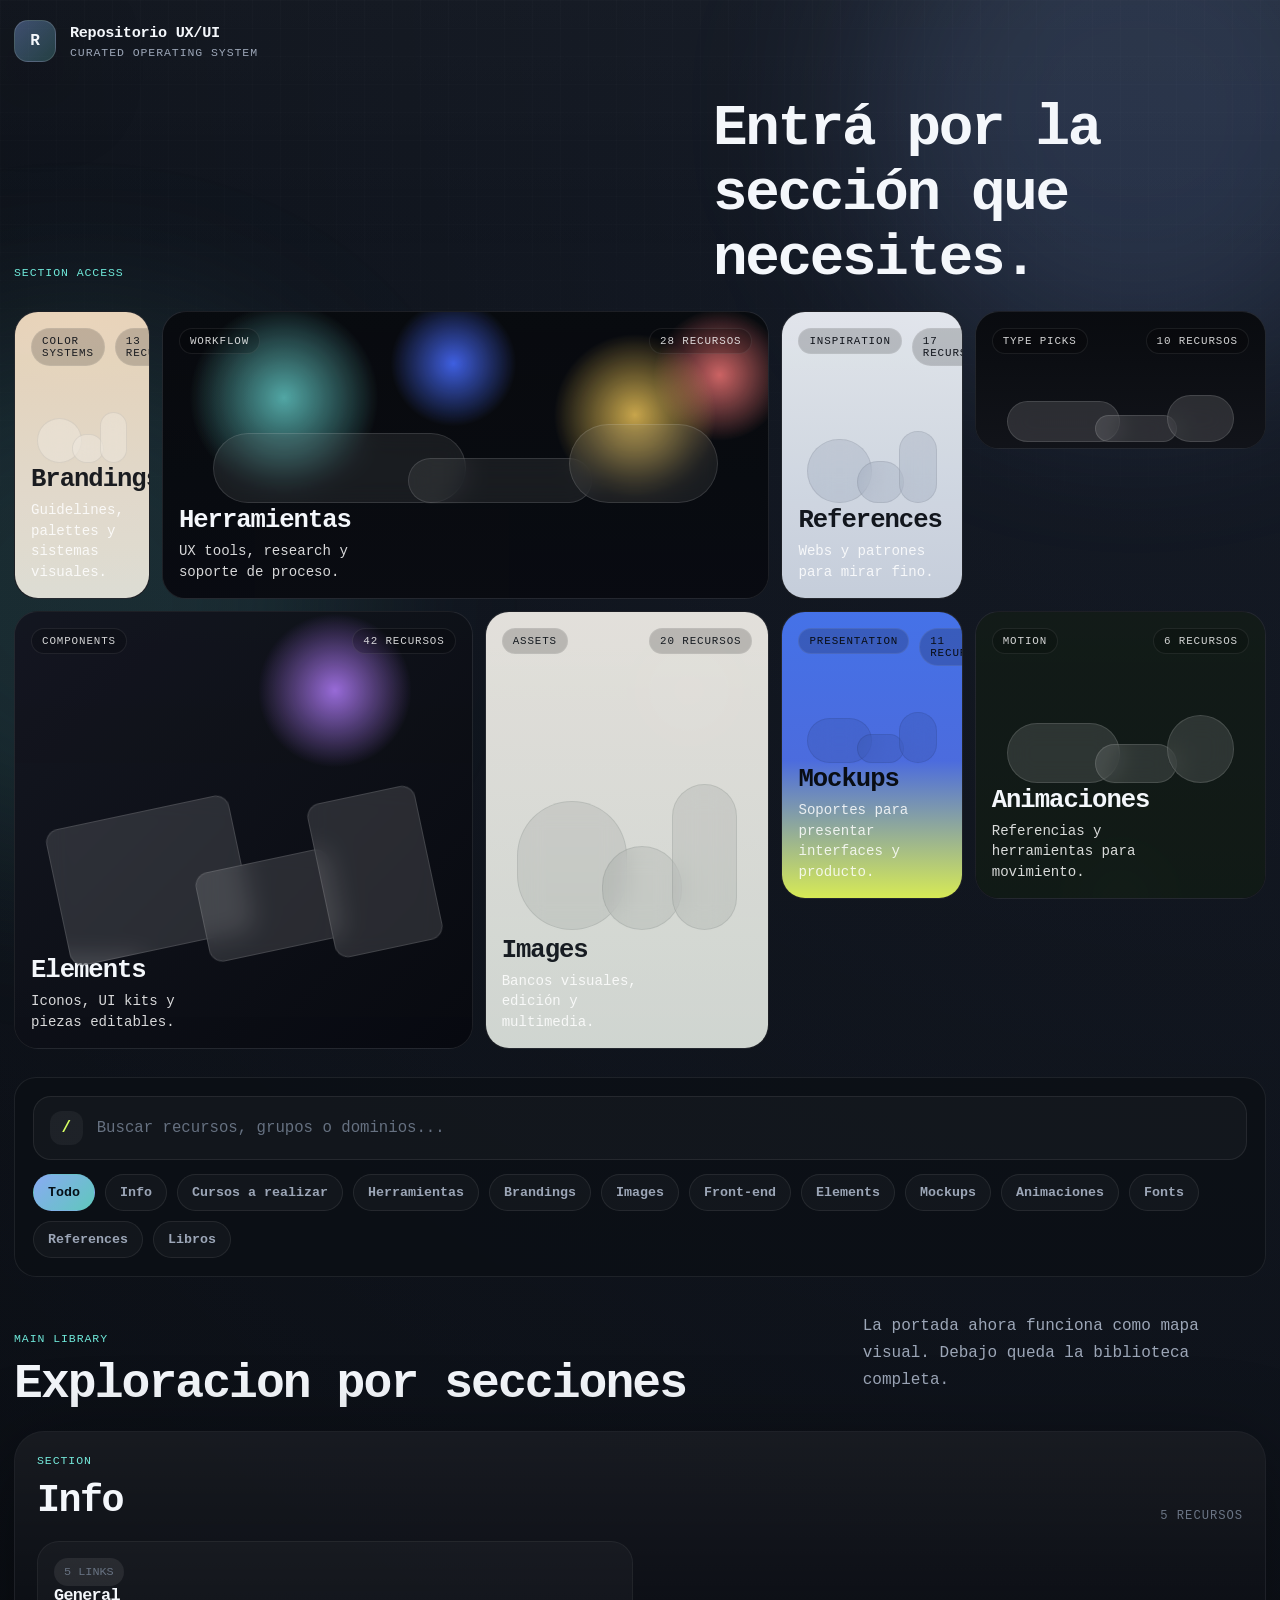
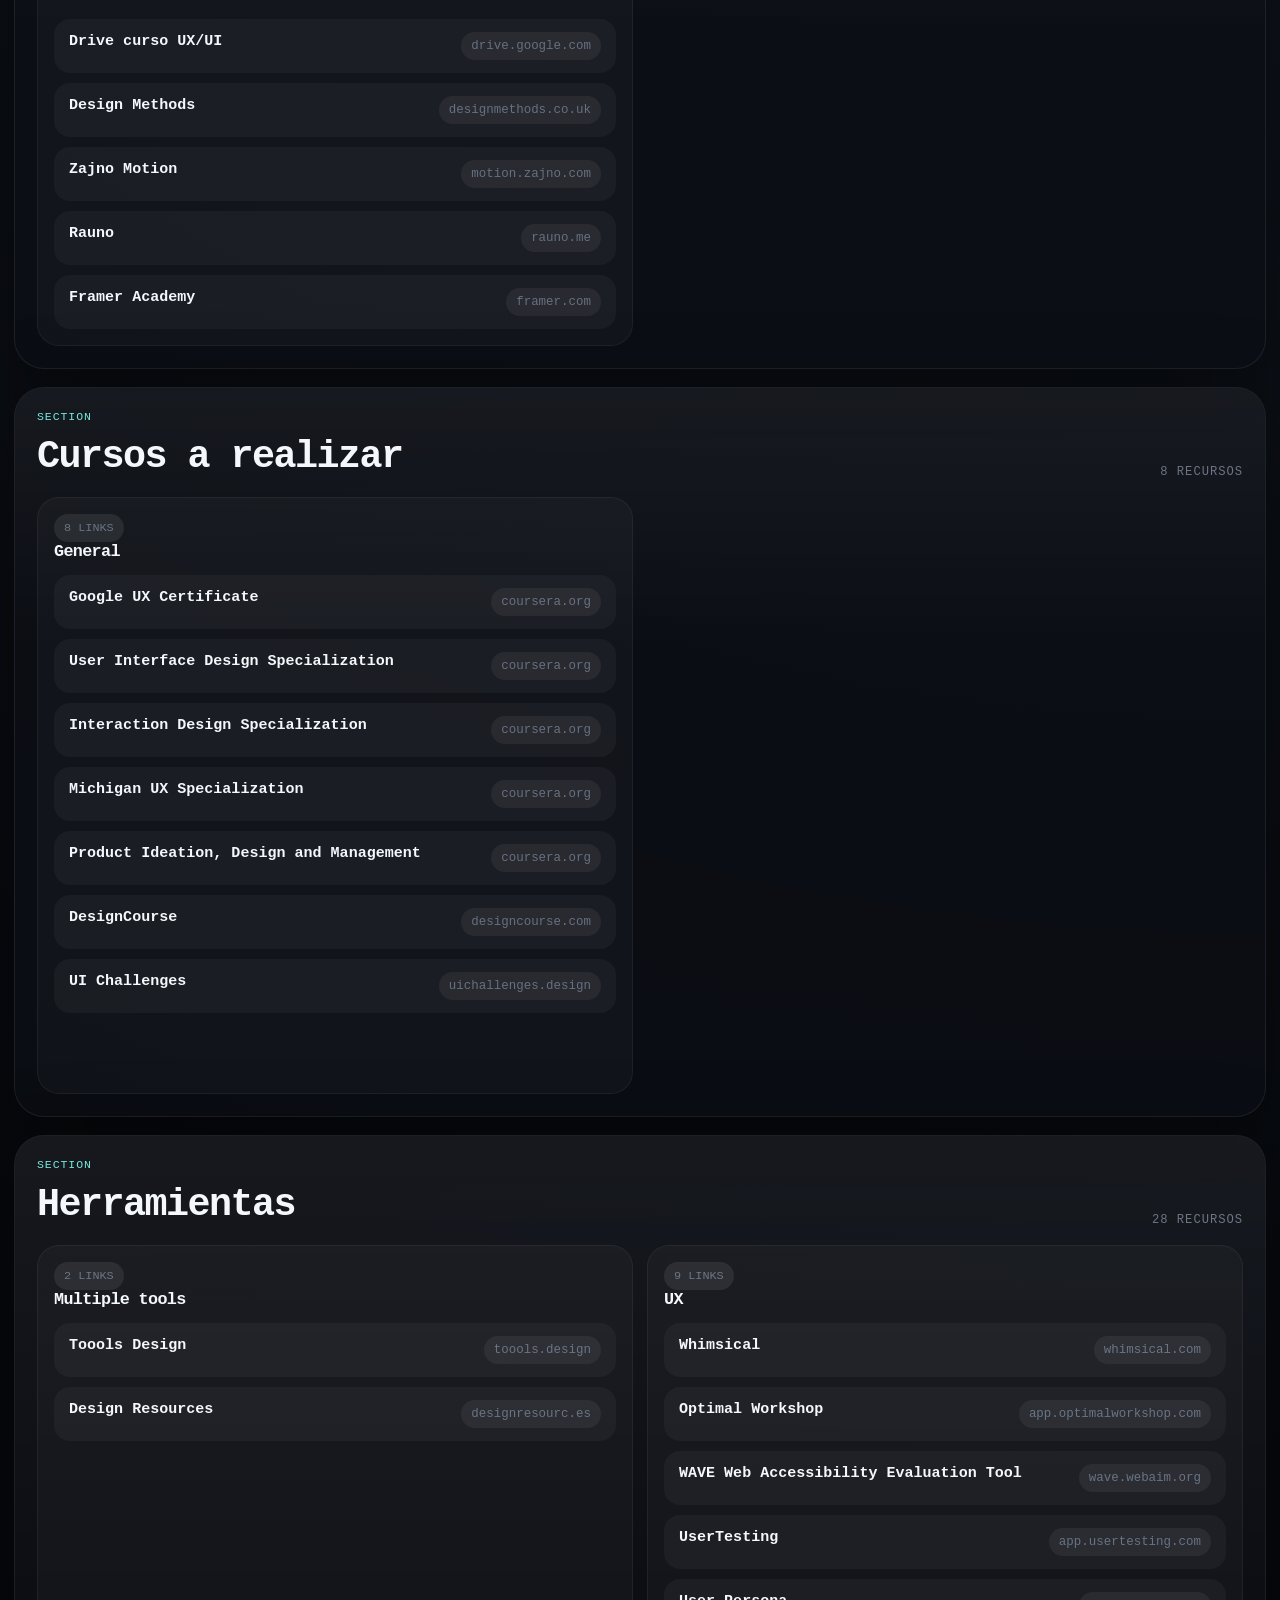
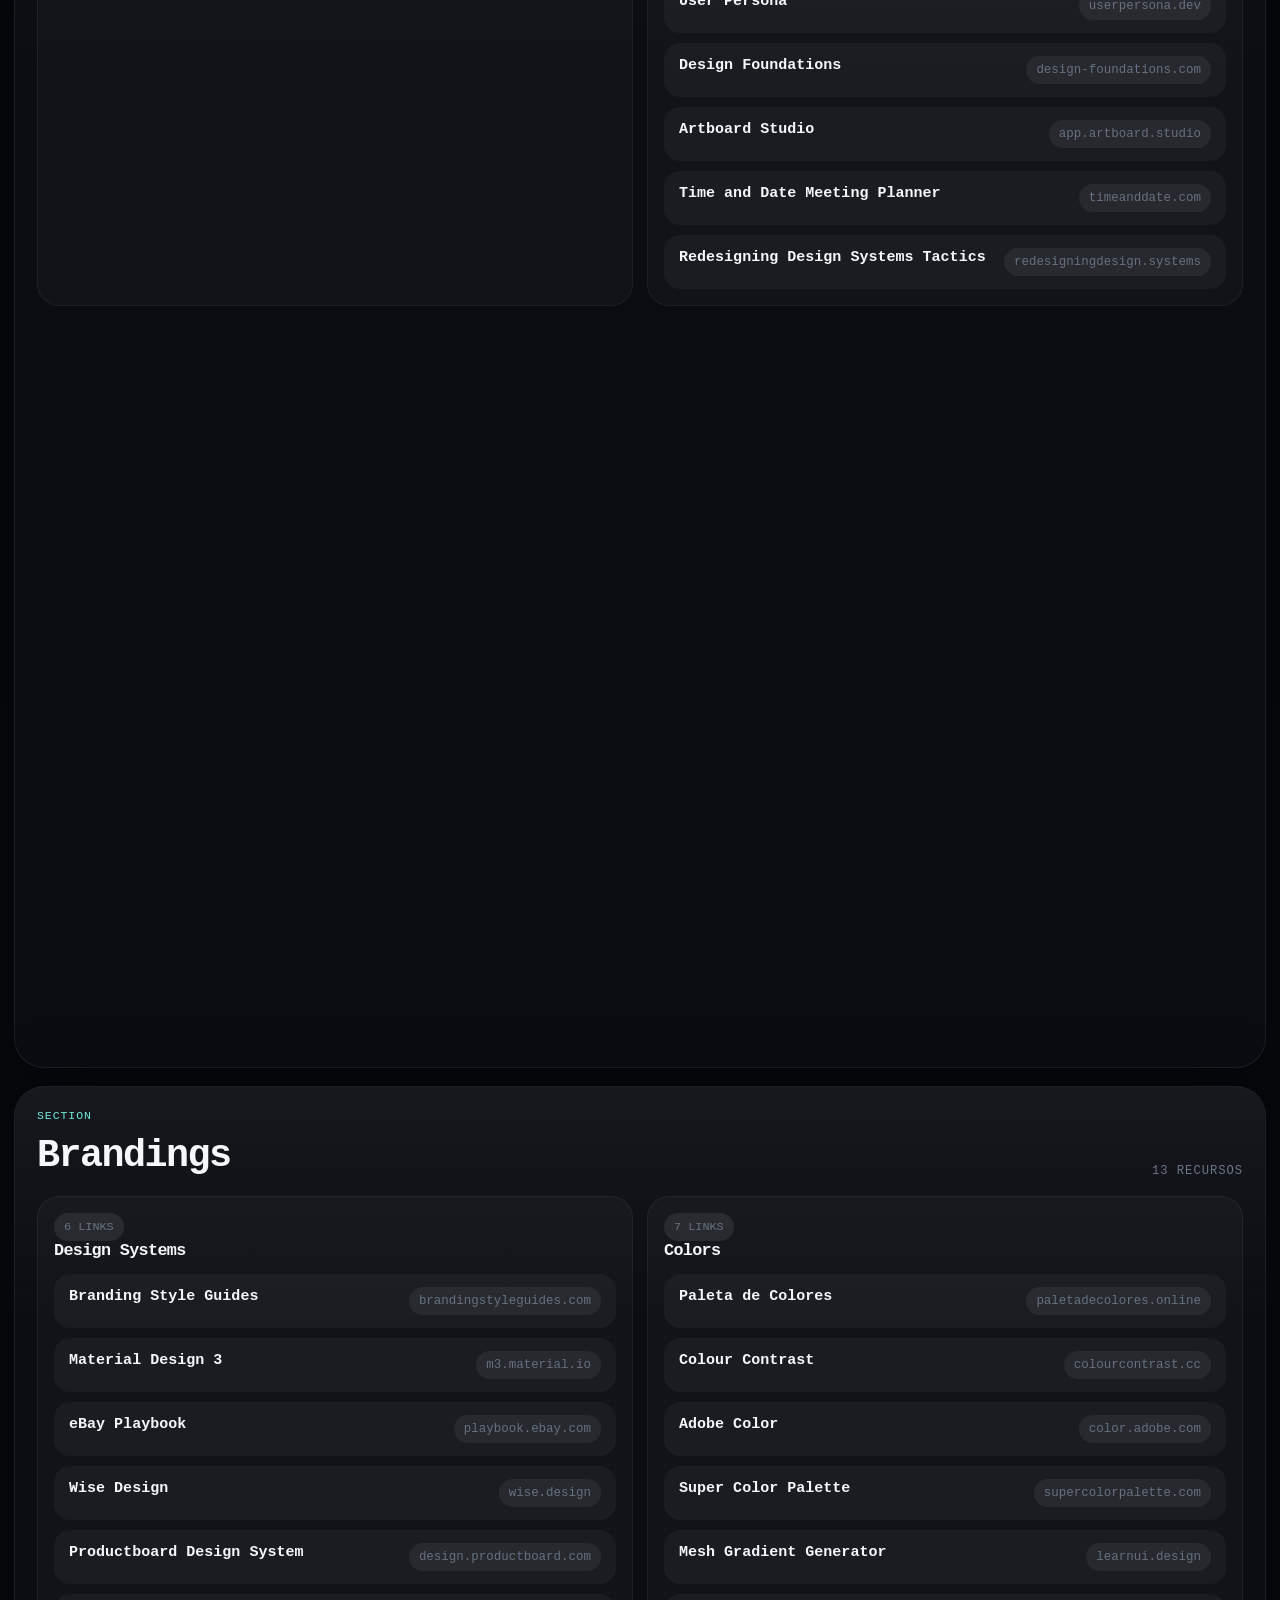
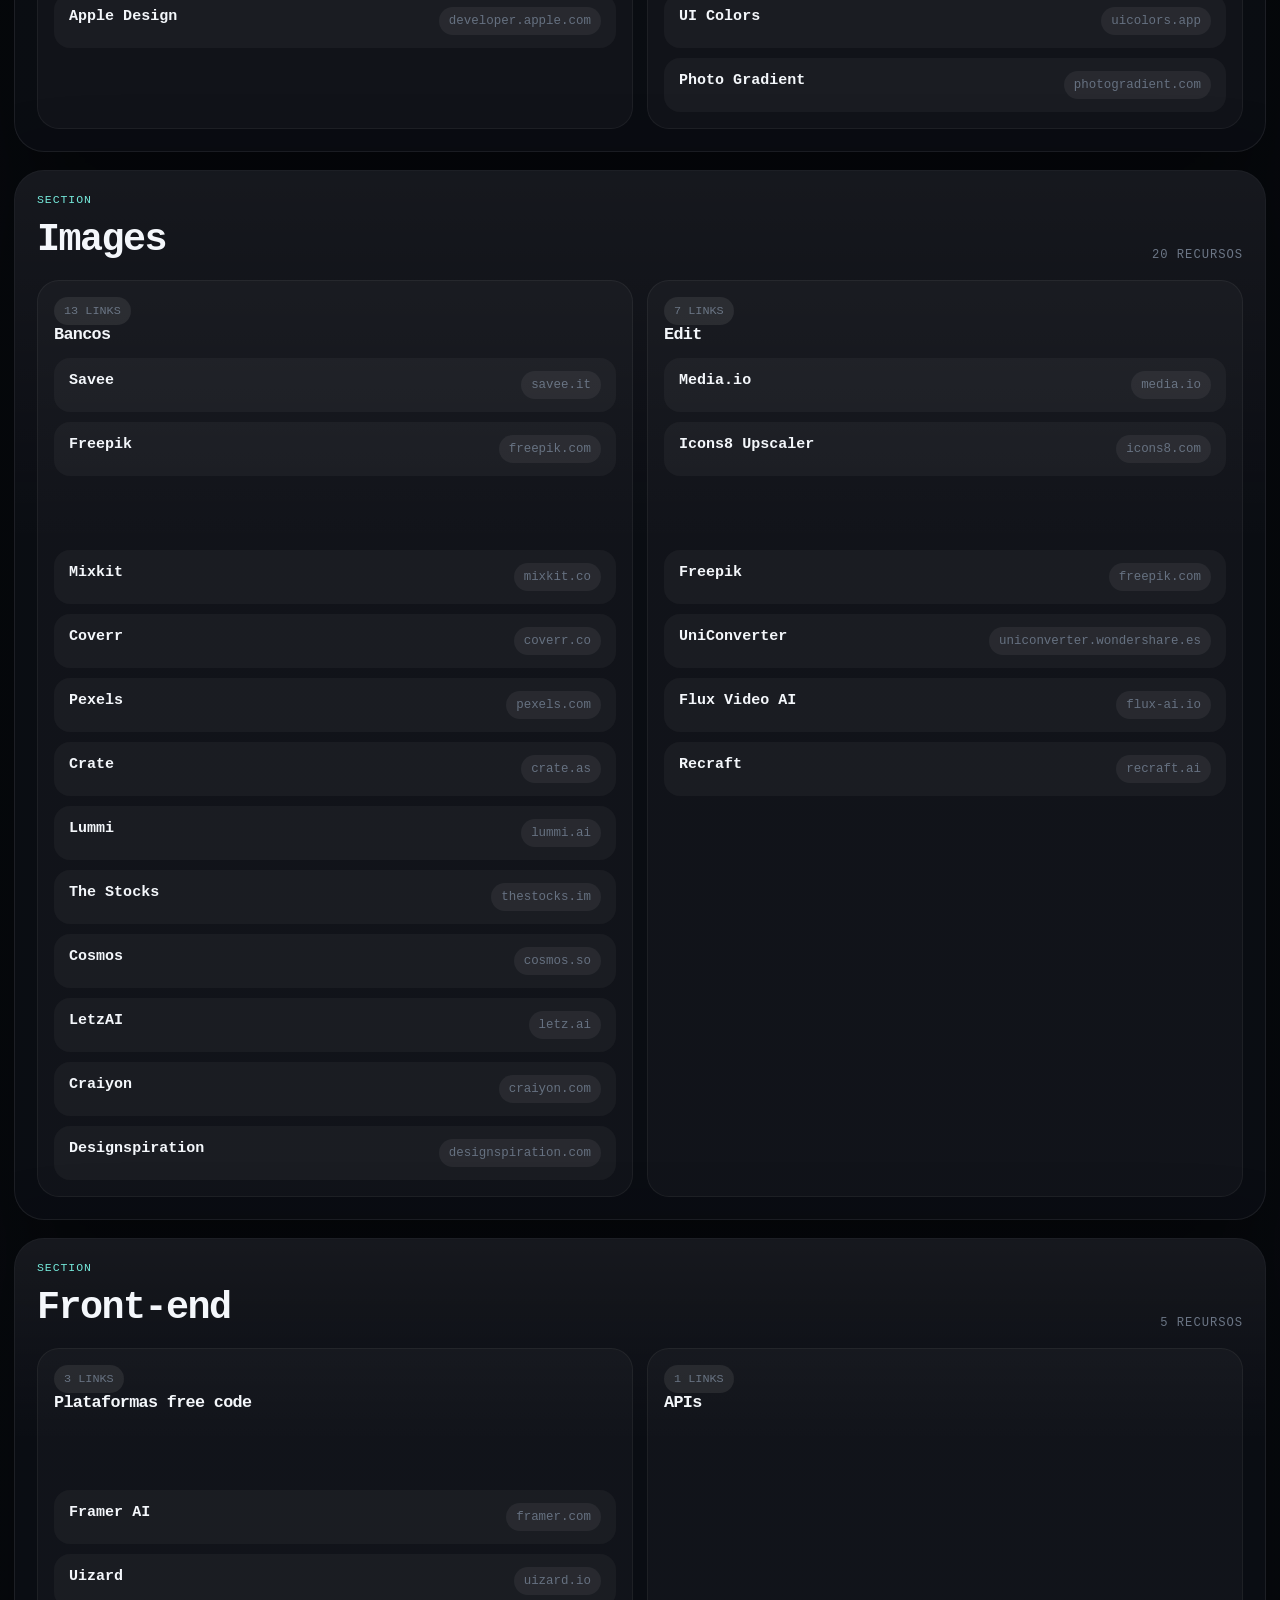
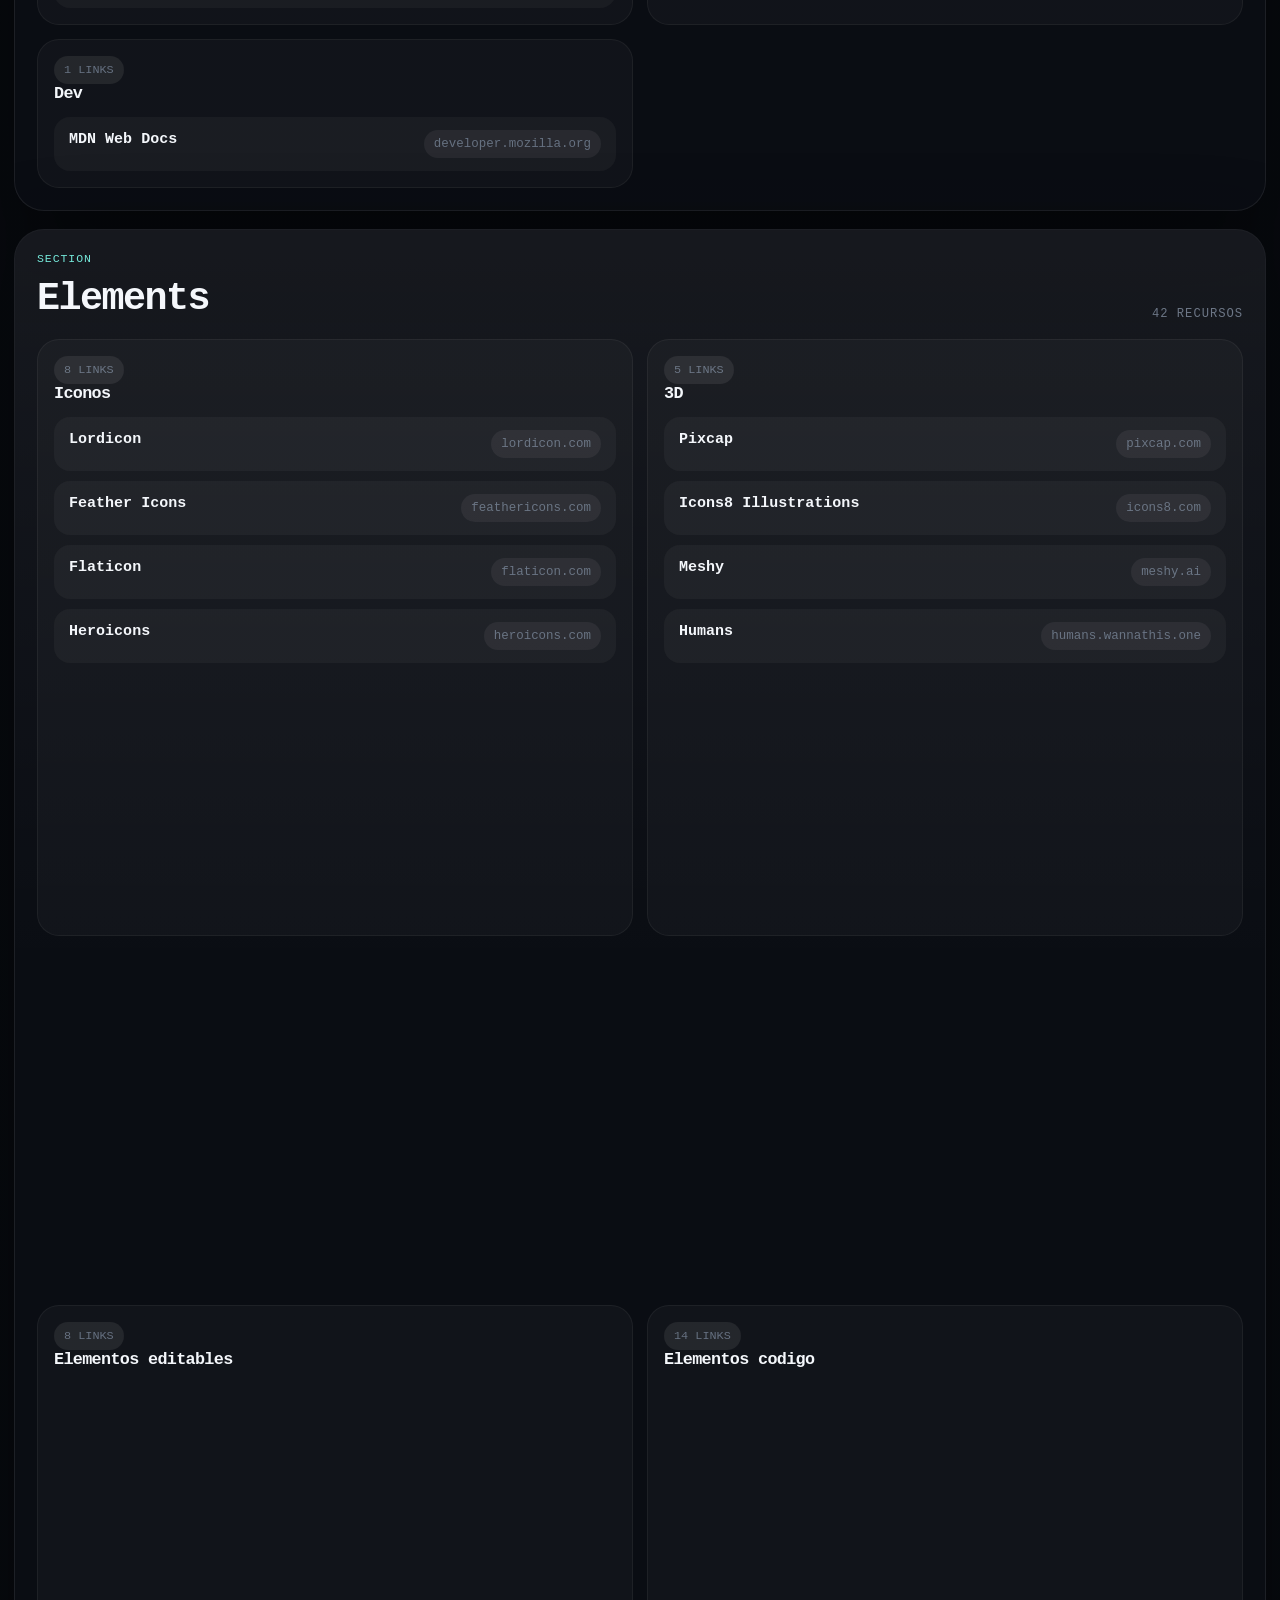
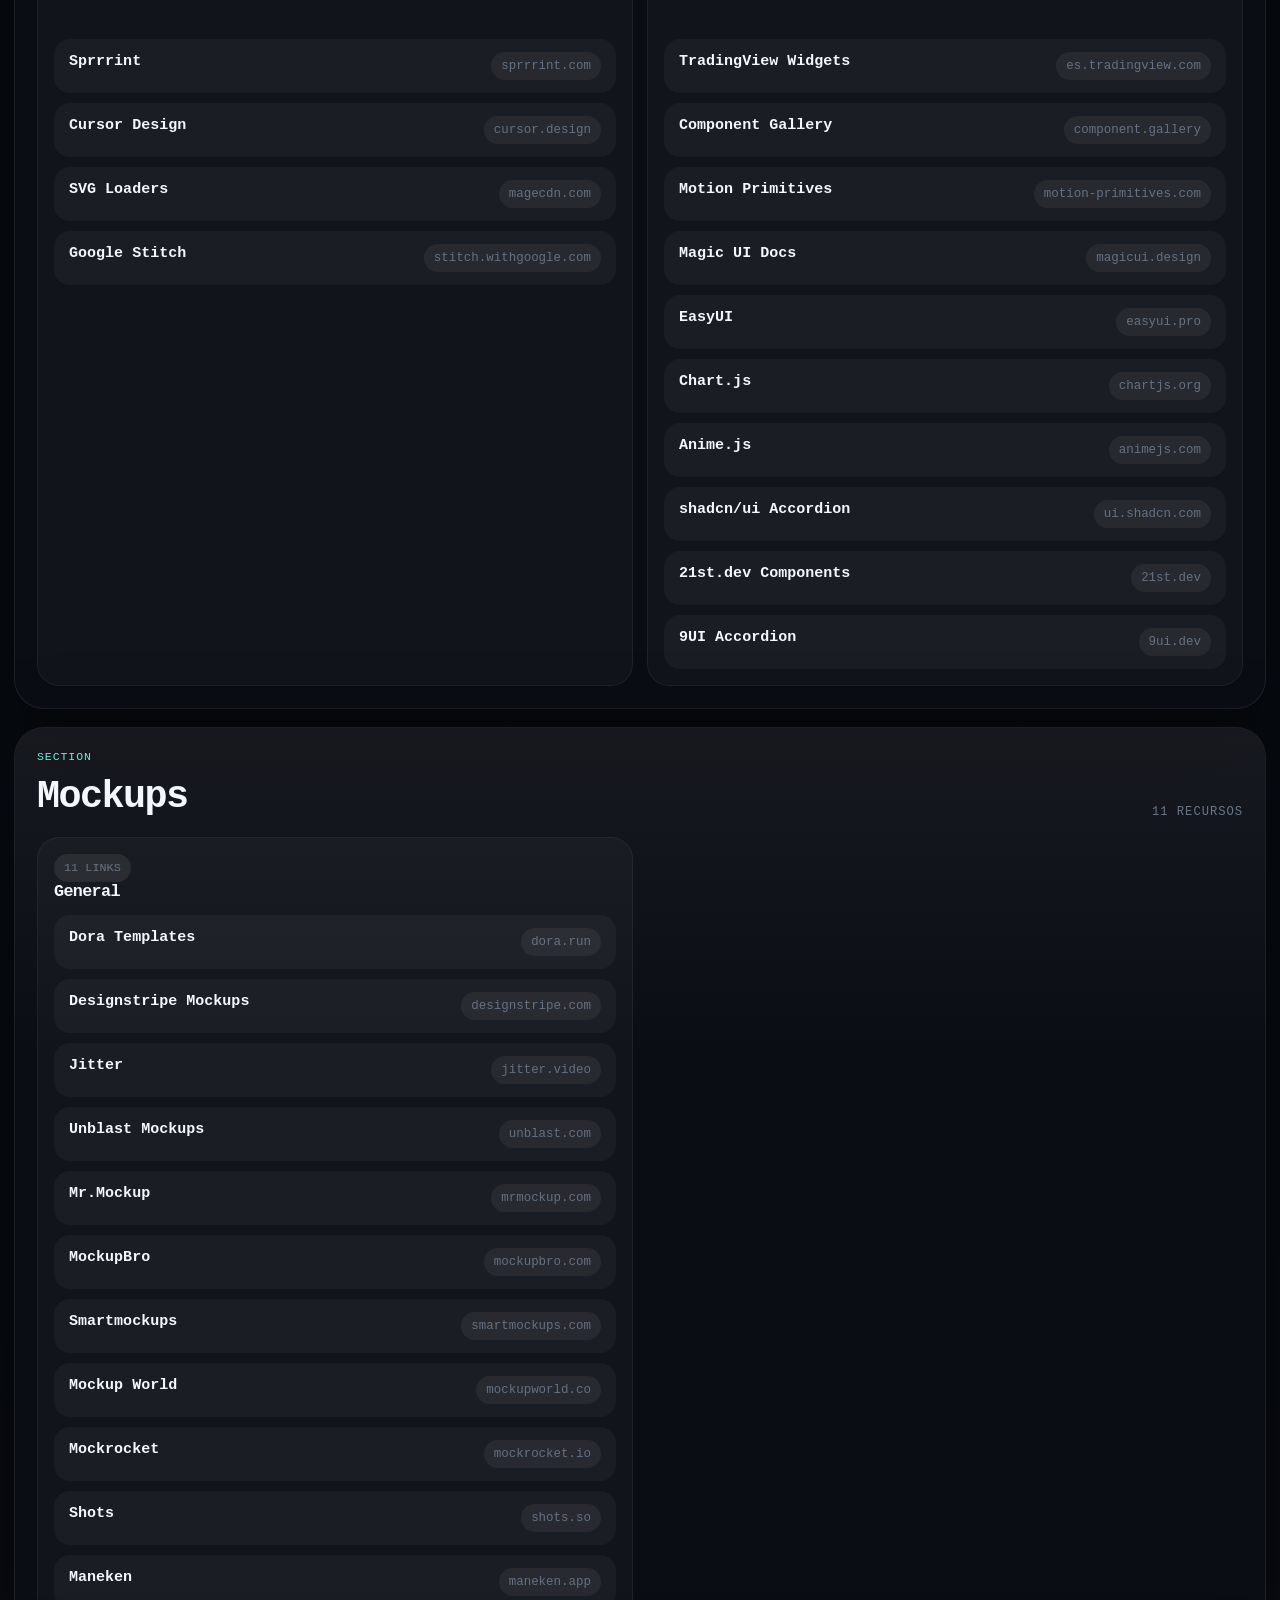
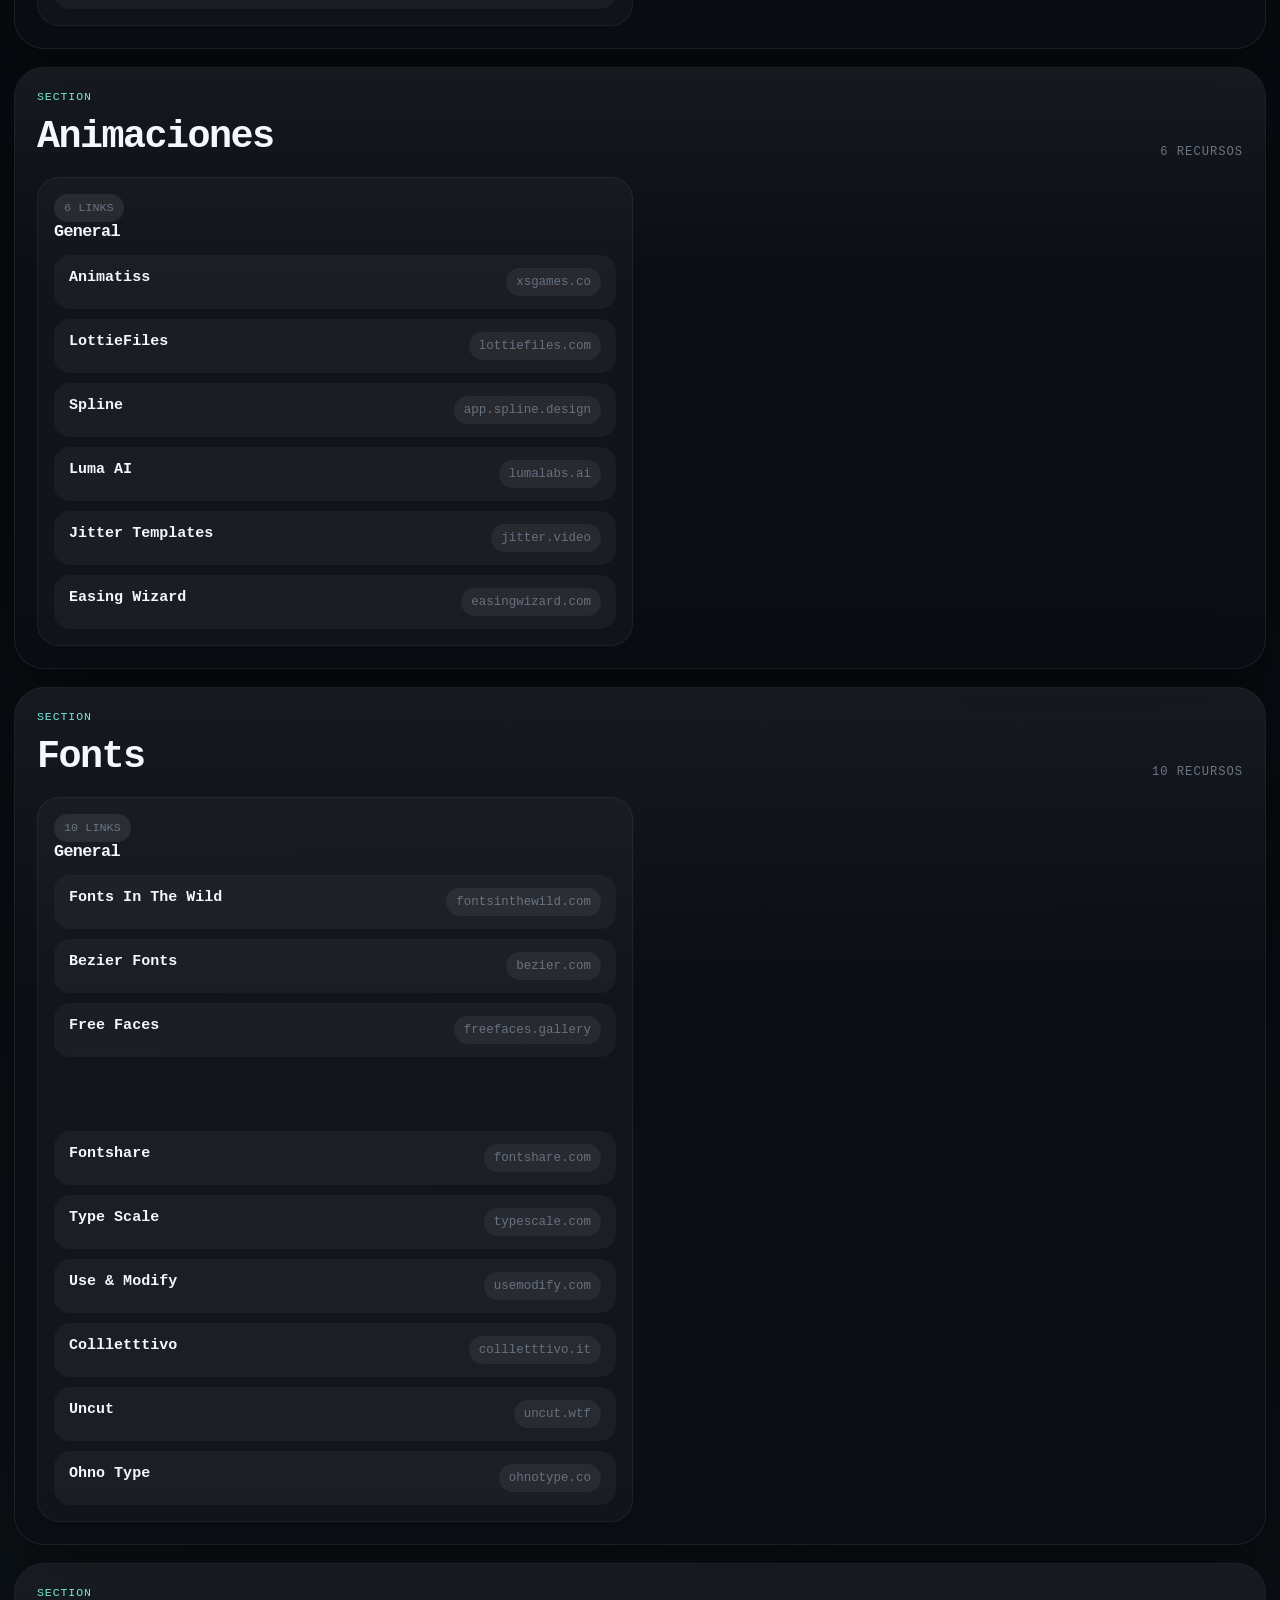
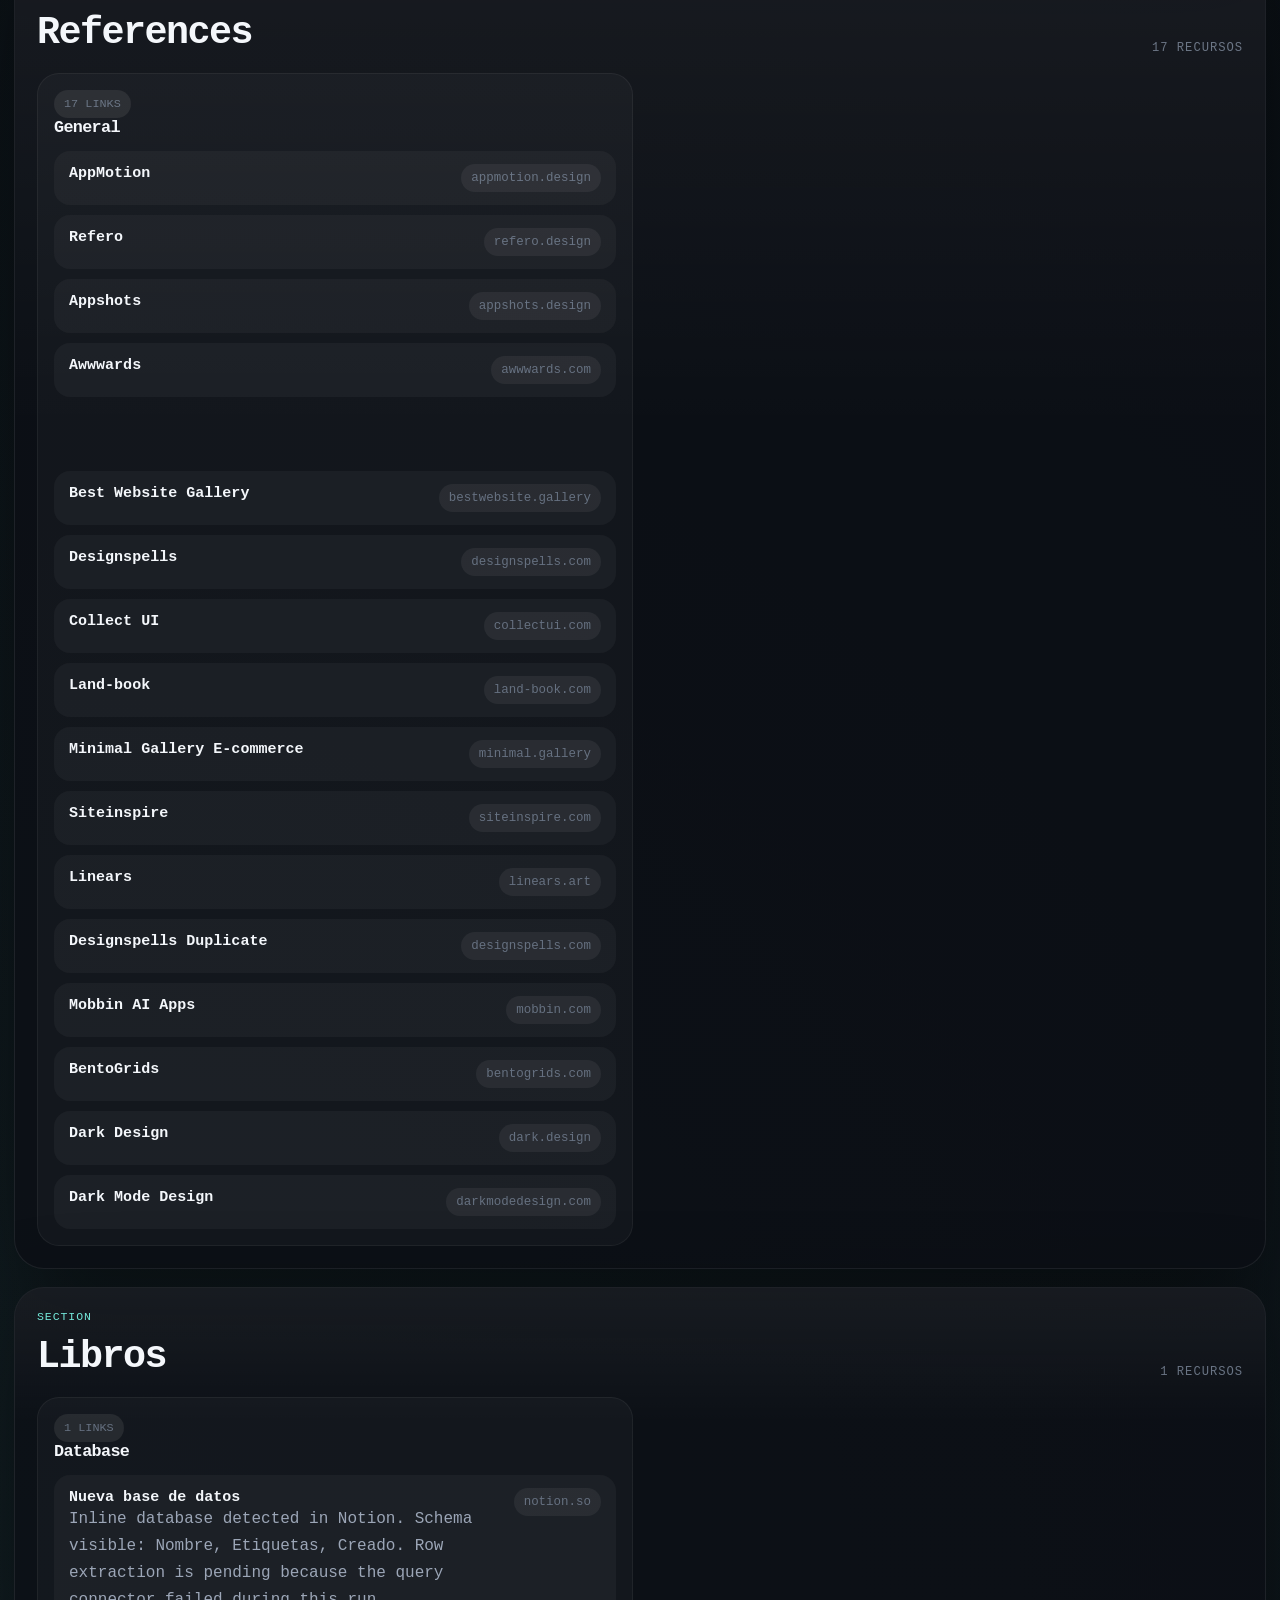
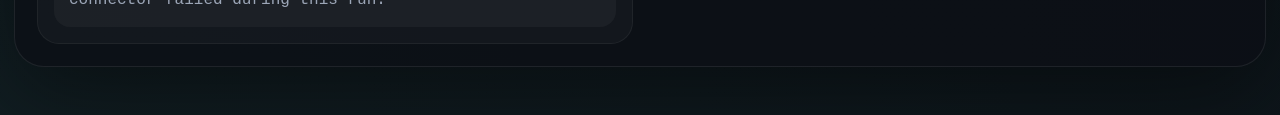
==== commit 083efb31: "Replace hero with section mosaic" ====
--- a/docs/index.html
+++ b/docs/index.html
@@ -26,25 +26,12 @@
     </header>
 
     <main id="top">
-      <section class="hero shell">
-        <div class="hero-copy reveal reveal-left" style="--delay:40ms">
-          <p class="eyebrow">UX / UI resource vault</p>
-          <h1>Tu stack UX/UI, ordenado.</h1>
-          <p class="hero-text">
-            Herramientas, referencias, visuales y sistemas reunidos en un solo lugar.
-          </p>
-          <div class="hero-actions">
-            <a href="#explorar" class="primary-action">Ver secciones</a>
-          </div>
+      <section class="hero-mosaic shell">
+        <div class="hero-mosaic-head reveal" style="--delay:40ms">
+          <p class="eyebrow">Section access</p>
+          <h1>Entrá por la sección que necesites.</h1>
         </div>
-
-        <section class="featured-shell reveal reveal-right" style="--delay:90ms">
-          <div class="featured-shell-head">
-            <p class="panel-label">Featured sections</p>
-            <span class="featured-shell-note">visual entry points</span>
-          </div>
-          <div id="featured-sections" class="featured-grid"></div>
-        </section>
+        <div id="hero-mosaic-grid" class="hero-mosaic-grid"></div>
       </section>
 
       <section class="content-shell shell" id="explorar">
@@ -66,7 +53,7 @@
             <h2>Exploracion por secciones</h2>
           </div>
           <p class="section-headline-copy">
-            Arrancamos con una portada más visual. Después ordenamos el interior de cada bloque.
+            La portada ahora funciona como mapa visual. Debajo queda la biblioteca completa.
           </p>
         </section>
 
--- a/docs/styles.css
+++ b/docs/styles.css
@@ -130,9 +130,10 @@
 .brand small,
 .eyebrow,
 .panel-label,
-.featured-shell-note,
 .group-meta,
-.section-count {
+.section-count,
+.mosaic-kicker,
+.mosaic-count {
   font-family: var(--font-code);
 }
 
@@ -151,22 +152,32 @@
   letter-spacing: 0.08em;
 }
 
-.hero {
-  display: grid;
-  grid-template-columns: 0.92fr 1.08fr;
-  gap: 28px;
-  align-items: stretch;
-  padding: 42px 0 30px;
-}
-
-.hero-copy,
-.featured-shell,
-.toolbar,
-.section-card,
-.group-card,
-.featured-card {
-  backdrop-filter: blur(20px);
-  -webkit-backdrop-filter: blur(20px);
+.hero-mosaic {
+  display: grid;
+  gap: 20px;
+  padding: 34px 0 28px;
+}
+
+.hero-mosaic-head {
+  display: flex;
+  align-items: end;
+  justify-content: space-between;
+  gap: 18px;
+}
+
+.hero-mosaic-head h1,
+.section-headline h2,
+.section-header h3,
+.group-card h4,
+.mosaic-copy h3 {
+  margin: 0;
+  font-family: var(--font-code);
+  letter-spacing: -0.04em;
+}
+
+.hero-mosaic-head h1 {
+  font-size: clamp(2rem, 5vw, 3.6rem);
+  max-width: 16ch;
 }
 
 .eyebrow,
@@ -178,174 +189,258 @@
   letter-spacing: 0.08em;
 }
 
-.hero h1,
-.section-headline h2,
-.section-header h3,
-.group-card h4,
-.featured-card h3 {
-  margin: 0;
-  font-family: var(--font-code);
-  letter-spacing: -0.04em;
-}
-
-.hero h1 {
-  font-size: clamp(3rem, 7vw, 5.6rem);
-  line-height: 0.92;
-  max-width: 9ch;
-}
-
-.hero-text,
-.section-headline-copy,
-.featured-card p,
-.item-note {
-  color: var(--text-soft);
-  line-height: 1.7;
-}
-
-.hero-text {
-  max-width: 42ch;
-}
-
-.hero-actions {
-  margin-top: 24px;
-}
-
-.primary-action {
-  display: inline-flex;
-  align-items: center;
-  gap: 10px;
-  padding: 14px 18px;
-  border-radius: 999px;
+.hero-mosaic-grid {
+  display: grid;
+  grid-template-columns: 1.05fr 2.4fr 2.2fr 1.4fr 2.25fr;
+  grid-auto-rows: 138px;
+  gap: 12px;
+}
+
+.mosaic-card {
+  position: relative;
+  overflow: hidden;
+  border-radius: 24px;
+  border: 1px solid rgba(255, 255, 255, 0.08);
   text-decoration: none;
-  font-weight: 700;
-  background: linear-gradient(135deg, rgba(143, 179, 255, 0.92), rgba(110, 231, 216, 0.82));
-  color: #071017;
-  box-shadow: 0 20px 44px rgba(143, 179, 255, 0.16);
-  transition: transform var(--duration-fast) var(--ease-out), box-shadow var(--duration-fast) var(--ease-out);
-}
-
-.primary-action:hover {
-  transform: translateY(-2px);
-  box-shadow: 0 24px 56px rgba(143, 179, 255, 0.2);
-}
-
-.featured-shell {
-  background: rgba(12, 15, 21, 0.72);
-  border: 1px solid var(--line);
-  box-shadow: var(--shadow);
-  border-radius: var(--radius-xl);
-  padding: 18px;
-}
-
-.featured-shell-head {
-  display: flex;
-  align-items: center;
-  justify-content: space-between;
-  gap: 12px;
-  margin-bottom: 14px;
-}
-
-.featured-shell-note {
-  color: var(--text-muted);
-  font-size: 0.72rem;
-  text-transform: uppercase;
-  letter-spacing: 0.08em;
-}
-
-.featured-grid {
-  display: grid;
-  grid-template-columns: repeat(2, minmax(0, 1fr));
-  gap: 14px;
-}
-
-.featured-card {
-  position: relative;
-  min-height: 240px;
-  padding: 18px;
-  border-radius: 24px;
-  overflow: hidden;
-  text-decoration: none;
-  border: 1px solid rgba(255, 255, 255, 0.07);
-  background: linear-gradient(180deg, rgba(18, 22, 30, 0.9), rgba(12, 15, 21, 0.96));
+  color: var(--text);
+  background: linear-gradient(180deg, rgba(18, 22, 30, 0.92), rgba(10, 12, 18, 0.98));
   transition:
     transform var(--duration-fast) var(--ease-out),
     border-color var(--duration-fast) var(--ease-out),
     box-shadow var(--duration-fast) var(--ease-out);
 }
 
-.featured-card:hover {
+.mosaic-card:hover {
   transform: translateY(-4px);
-  border-color: rgba(143, 179, 255, 0.24);
+  border-color: rgba(255, 255, 255, 0.16);
   box-shadow: 0 22px 60px rgba(0, 0, 0, 0.28);
 }
 
-.featured-card::before {
+.mosaic-card::before {
   content: "";
   position: absolute;
   inset: 0;
-  background: var(--feature-bg, linear-gradient(135deg, rgba(143, 179, 255, 0.18), rgba(110, 231, 216, 0.12)));
-  opacity: 0.88;
-}
-
-.featured-card::after {
-  content: "";
+  background: linear-gradient(180deg, rgba(255, 255, 255, 0.04), transparent 24%);
+  pointer-events: none;
+}
+
+.mosaic-card-overlay,
+.mosaic-card-inner,
+.mosaic-visual {
+  position: relative;
+}
+
+.mosaic-card-overlay {
   position: absolute;
-  inset: 16px;
-  border-radius: 18px;
-  border: 1px solid rgba(255, 255, 255, 0.08);
-  background:
-    linear-gradient(180deg, rgba(255, 255, 255, 0.06), transparent 20%),
-    radial-gradient(circle at 30% 20%, rgba(255, 255, 255, 0.12), transparent 22%);
-}
-
-.featured-card-inner,
-.featured-visual {
-  position: relative;
+  inset: 0;
+  opacity: 0.95;
+}
+
+.mosaic-card-inner {
   z-index: 1;
-}
-
-.featured-card-inner {
   display: flex;
   flex-direction: column;
   justify-content: space-between;
   height: 100%;
-}
-
-.featured-card h3 {
-  font-size: 1.25rem;
-}
-
-.featured-card p {
-  max-width: 22ch;
+  padding: 16px;
+}
+
+.mosaic-card-top {
+  display: flex;
+  justify-content: space-between;
+  align-items: start;
+  gap: 10px;
+}
+
+.mosaic-kicker,
+.mosaic-count {
+  display: inline-flex;
+  align-items: center;
+  padding: 6px 10px;
+  border-radius: 999px;
+  font-size: 0.68rem;
+  text-transform: uppercase;
+  letter-spacing: 0.08em;
+  background: rgba(0, 0, 0, 0.18);
+  border: 1px solid rgba(255, 255, 255, 0.08);
+  color: rgba(255, 255, 255, 0.82);
+}
+
+.mosaic-copy h3 {
+  font-size: clamp(1rem, 2vw, 1.8rem);
+}
+
+.mosaic-copy p {
   margin: 6px 0 0;
-  font-size: 0.92rem;
-}
-
-.featured-visual {
-  display: grid;
-  grid-template-columns: repeat(3, 1fr);
-  gap: 8px;
-  align-items: end;
-  margin-top: 28px;
-}
-
-.featured-bar {
-  height: var(--bar-height, 100px);
+  max-width: 20ch;
+  color: rgba(255, 255, 255, 0.84);
+  line-height: 1.45;
+  font-size: 0.88rem;
+}
+
+.mosaic-visual {
+  height: 100%;
+  min-height: 90px;
+}
+
+.shape {
+  position: absolute;
+  display: block;
   border-radius: 999px;
+  border: 1px solid rgba(255, 255, 255, 0.12);
   background: rgba(255, 255, 255, 0.12);
-  border: 1px solid rgba(255, 255, 255, 0.08);
-}
-
-.group-meta {
-  display: inline-flex;
-  gap: 8px;
-  align-items: center;
-  padding: 7px 10px;
-  border-radius: 999px;
-  background: rgba(255, 255, 255, 0.08);
-  color: var(--text-muted);
-  font-size: 0.74rem;
-  text-transform: uppercase;
+  backdrop-filter: blur(12px);
+  -webkit-backdrop-filter: blur(12px);
+}
+
+.shape-a {
+  width: 44%;
+  height: 46%;
+  left: 6%;
+  bottom: 2%;
+}
+
+.shape-b {
+  width: 32%;
+  height: 30%;
+  left: 40%;
+  bottom: 2%;
+}
+
+.shape-c {
+  width: 26%;
+  height: 52%;
+  right: 6%;
+  bottom: 2%;
+}
+
+.mosaic-card.tall {
+  grid-row: span 2;
+}
+
+.mosaic-card.small {
+  grid-row: span 1;
+}
+
+.mosaic-card.medium {
+  grid-row: span 2;
+}
+
+.mosaic-card.wide {
+  grid-column: span 2;
+  grid-row: span 2;
+}
+
+.mosaic-card.hero {
+  grid-column: span 2;
+  grid-row: span 3;
+}
+
+.mosaic-card.portrait {
+  grid-row: span 3;
+}
+
+.theme-sand .mosaic-card-overlay {
+  background:
+    linear-gradient(180deg, rgba(255, 232, 202, 0.95), rgba(242, 241, 232, 0.96)),
+    radial-gradient(circle at top, rgba(251, 188, 111, 0.22), transparent 28%);
+}
+
+.theme-sand .mosaic-copy,
+.theme-sand .mosaic-kicker,
+.theme-sand .mosaic-count {
+  color: #1a1c20;
+}
+
+.theme-sand .shape {
+  background: rgba(255, 255, 255, 0.22);
+  border-color: rgba(26, 28, 32, 0.08);
+}
+
+.theme-night .mosaic-card-overlay {
+  background:
+    radial-gradient(circle at 20% 30%, rgba(106, 216, 212, 0.8), transparent 18%),
+    radial-gradient(circle at 48% 18%, rgba(71, 107, 255, 0.92), transparent 16%),
+    radial-gradient(circle at 78% 36%, rgba(255, 210, 92, 0.82), transparent 16%),
+    radial-gradient(circle at 92% 22%, rgba(255, 122, 122, 0.84), transparent 11%),
+    linear-gradient(180deg, rgba(8, 10, 14, 0.98), rgba(10, 12, 18, 0.98));
+}
+
+.theme-night .shape {
+  background: rgba(255, 255, 255, 0.07);
+}
+
+.theme-ice .mosaic-card-overlay {
+  background:
+    linear-gradient(180deg, rgba(245, 249, 255, 0.96), rgba(220, 230, 243, 0.94)),
+    radial-gradient(circle at top right, rgba(108, 214, 255, 0.18), transparent 24%);
+}
+
+.theme-ice .mosaic-copy,
+.theme-ice .mosaic-kicker,
+.theme-ice .mosaic-count {
+  color: #12161d;
+}
+
+.theme-ice .shape {
+  background: rgba(35, 54, 89, 0.1);
+  border-color: rgba(18, 22, 29, 0.08);
+}
+
+.theme-ink .mosaic-card-overlay {
+  background: linear-gradient(180deg, rgba(8, 10, 14, 0.98), rgba(18, 20, 26, 0.98));
+}
+
+.theme-spectrum .mosaic-card-overlay {
+  background:
+    radial-gradient(circle at 70% 18%, rgba(180, 125, 255, 0.88), transparent 16%),
+    linear-gradient(135deg, rgba(20, 23, 33, 0.98), rgba(8, 10, 16, 0.98));
+}
+
+.theme-spectrum .shape-a,
+.theme-spectrum .shape-b,
+.theme-spectrum .shape-c {
+  border-radius: 14px;
+  transform: rotate(-12deg);
+}
+
+.theme-paper .mosaic-card-overlay {
+  background:
+    linear-gradient(180deg, rgba(246, 243, 237, 0.96), rgba(232, 238, 232, 0.94)),
+    radial-gradient(circle at 72% 18%, rgba(154, 89, 89, 0.28), transparent 18%);
+}
+
+.theme-paper .mosaic-copy,
+.theme-paper .mosaic-kicker,
+.theme-paper .mosaic-count {
+  color: #171c22;
+}
+
+.theme-paper .shape {
+  background: rgba(23, 28, 34, 0.08);
+  border-color: rgba(23, 28, 34, 0.08);
+}
+
+.theme-electric .mosaic-card-overlay {
+  background:
+    linear-gradient(180deg, rgba(74, 124, 255, 0.94), rgba(86, 123, 255, 0.9) 52%, rgba(234, 255, 92, 0.96));
+}
+
+.theme-electric .mosaic-copy,
+.theme-electric .mosaic-kicker,
+.theme-electric .mosaic-count {
+  color: #090d14;
+}
+
+.theme-electric .shape {
+  background: rgba(9, 13, 20, 0.08);
+  border-color: rgba(9, 13, 20, 0.08);
+}
+
+.theme-lime .mosaic-card-overlay {
+  background:
+    linear-gradient(180deg, rgba(18, 28, 24, 0.96), rgba(18, 28, 24, 0.96)),
+    radial-gradient(circle at bottom, rgba(212, 255, 113, 0.24), transparent 24%);
 }
 
 .content-shell {
@@ -452,8 +547,11 @@
   font-size: clamp(1.9rem, 4vw, 3rem);
 }
 
-.section-headline-copy {
+.section-headline-copy,
+.item-note {
   max-width: 42ch;
+  color: var(--text-soft);
+  line-height: 1.7;
 }
 
 .sections-root {
@@ -485,6 +583,11 @@
   justify-content: space-between;
   gap: 18px;
   margin-bottom: 18px;
+}
+
+.section-header h3,
+.group-card h4 {
+  font-family: var(--font-code);
 }
 
 .section-header h3 {
@@ -524,6 +627,18 @@
 .group-card h4 {
   font-size: 1.05rem;
   margin-bottom: 14px;
+}
+
+.group-meta {
+  display: inline-flex;
+  gap: 8px;
+  align-items: center;
+  padding: 7px 10px;
+  border-radius: 999px;
+  background: rgba(255, 255, 255, 0.08);
+  color: var(--text-muted);
+  font-size: 0.74rem;
+  text-transform: uppercase;
 }
 
 .item-list {
@@ -590,19 +705,6 @@
   transform: translateY(0) scale(1);
 }
 
-.reveal-left {
-  transform: translateX(-26px) scale(0.99);
-}
-
-.reveal-right {
-  transform: translateX(26px) scale(0.99);
-}
-
-.reveal-left.is-visible,
-.reveal-right.is-visible {
-  transform: translateX(0) scale(1);
-}
-
 @keyframes floatAmbient {
   from {
     transform: translate3d(0, 0, 0) scale(1);
@@ -612,42 +714,42 @@
   }
 }
 
-@media (max-width: 1100px) {
-  .hero,
-  .section-headline {
-    grid-template-columns: 1fr;
-    display: grid;
-  }
-
-  .section-headline {
-    align-items: start;
-  }
-}
-
-@media (max-width: 780px) {
-  .shell {
-    width: min(var(--max-width), calc(100vw - 18px));
-  }
-
-  .featured-grid,
-  .groups-grid {
-    grid-template-columns: 1fr;
-  }
-
-  .hero,
-  .section-header,
-  .item-link {
-    gap: 16px;
-  }
-
+@media (max-width: 1200px) {
+  .hero-mosaic-grid {
+    grid-template-columns: repeat(3, minmax(0, 1fr));
+    grid-auto-rows: 150px;
+  }
+
+  .mosaic-card.wide,
+  .mosaic-card.hero,
+  .mosaic-card.portrait {
+    grid-column: span 2;
+  }
+}
+
+@media (max-width: 900px) {
+  .hero-mosaic-head,
+  .section-headline,
   .section-header,
   .item-link {
     flex-direction: column;
     align-items: start;
   }
 
-  .hero h1 {
-    max-width: none;
+  .hero-mosaic-grid,
+  .groups-grid {
+    grid-template-columns: 1fr;
+  }
+
+  .mosaic-card,
+  .mosaic-card.wide,
+  .mosaic-card.hero,
+  .mosaic-card.portrait,
+  .mosaic-card.medium,
+  .mosaic-card.tall {
+    grid-column: span 1;
+    grid-row: span 1;
+    min-height: 240px;
   }
 }
 
@@ -664,9 +766,7 @@
     transition-delay: 0ms !important;
   }
 
-  .reveal,
-  .reveal-left,
-  .reveal-right {
+  .reveal {
     opacity: 1;
     transform: none;
   }
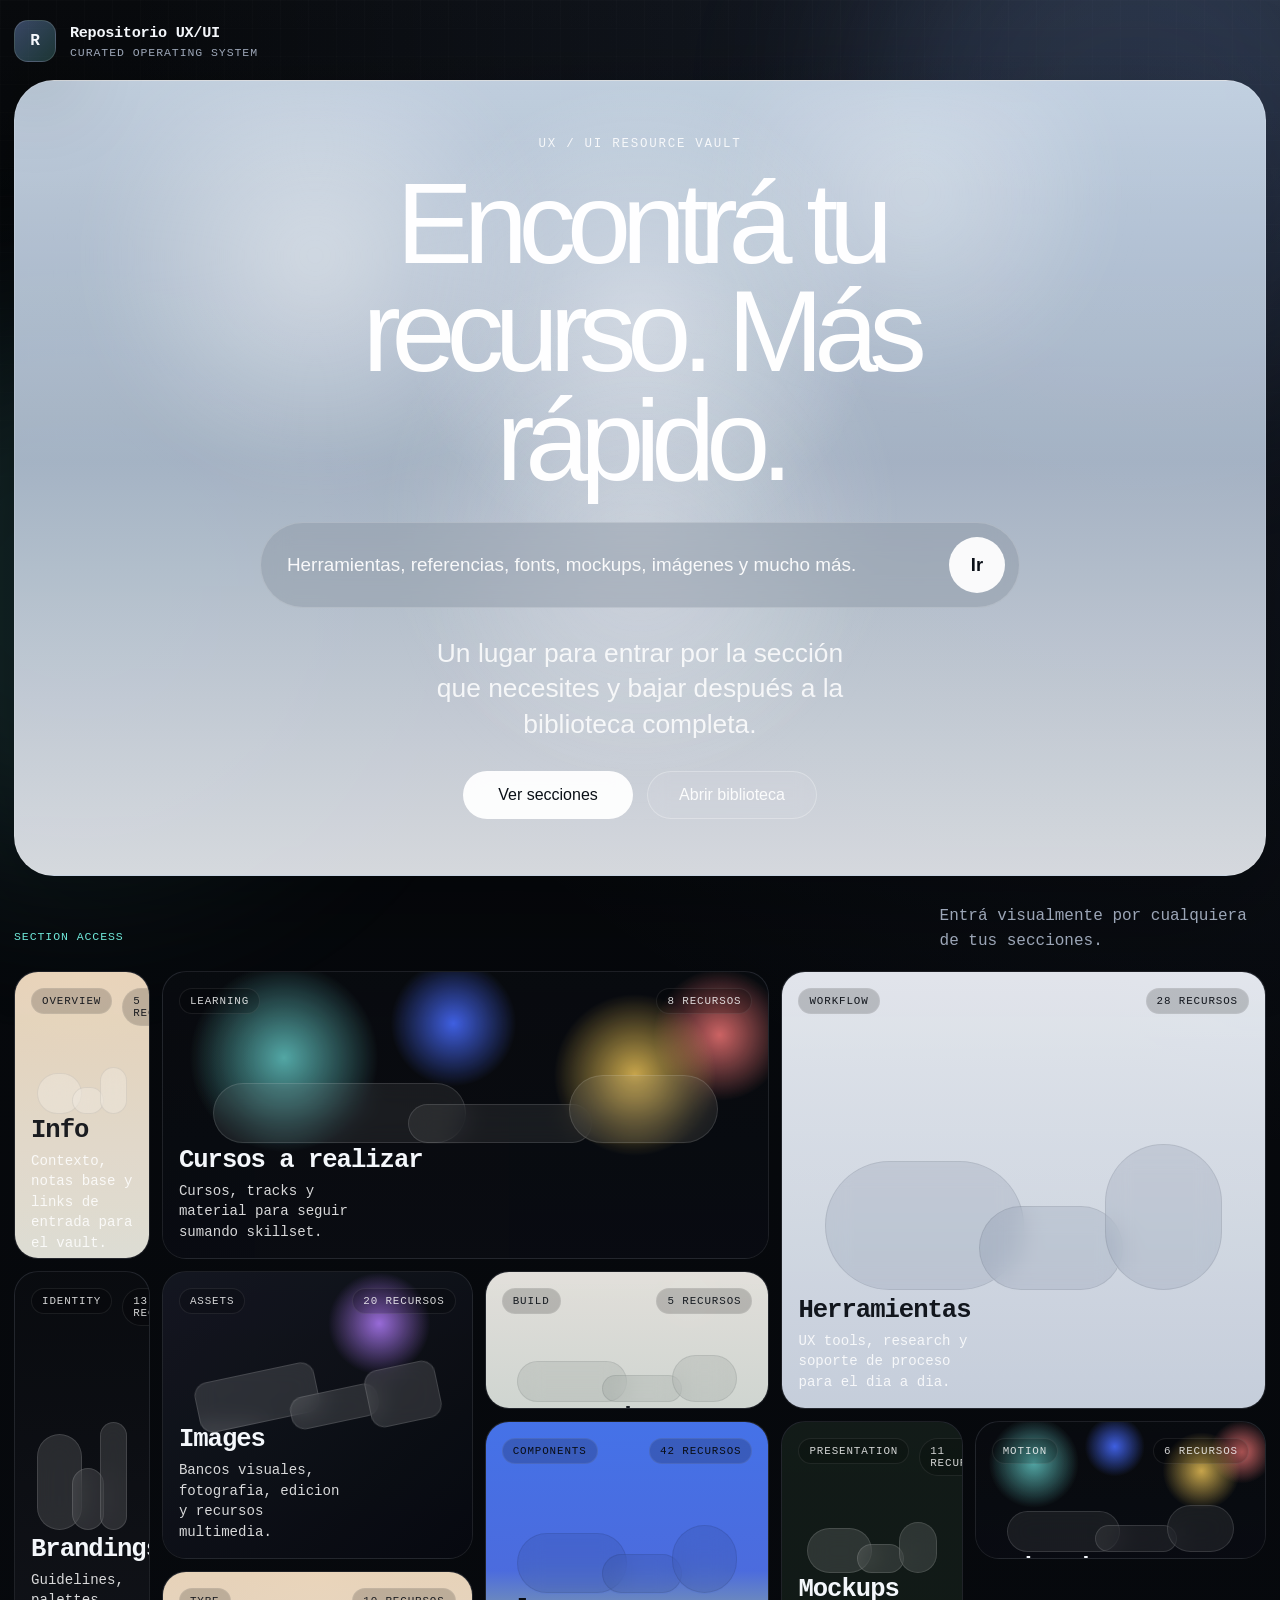
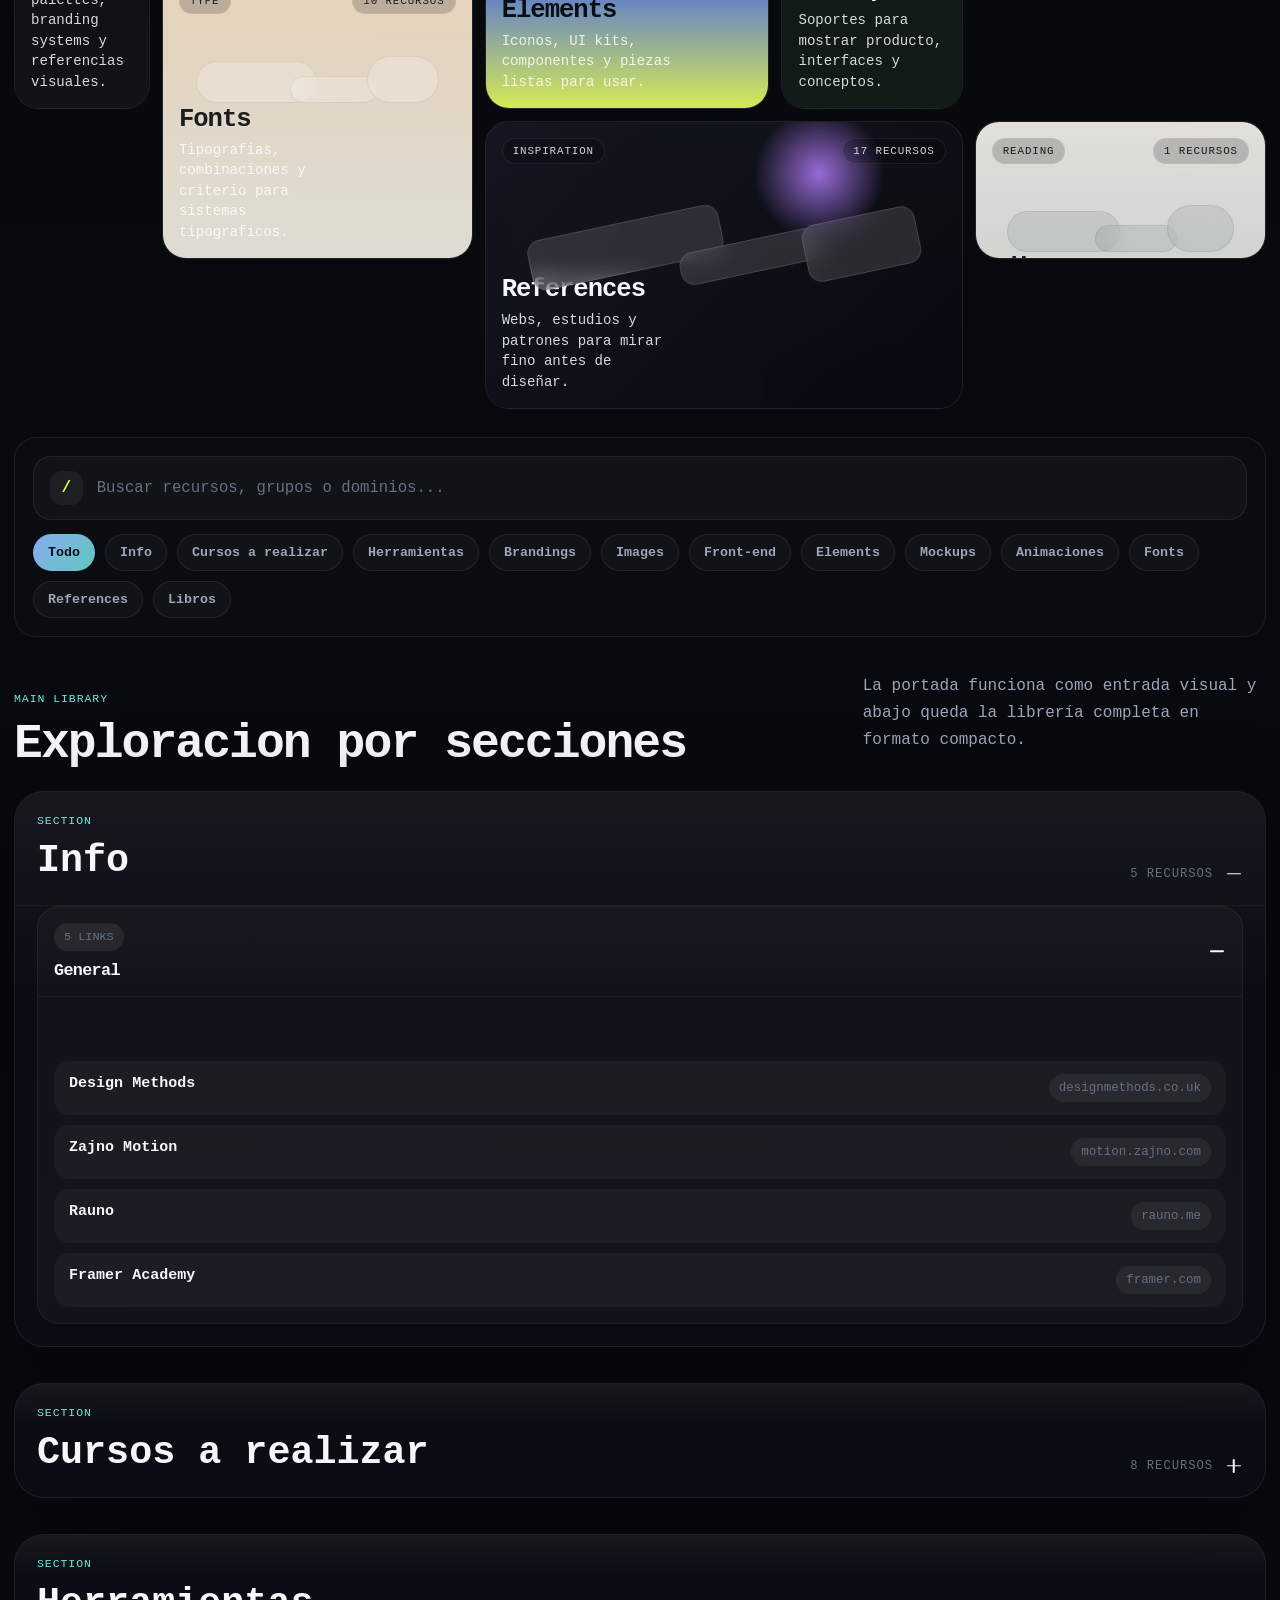
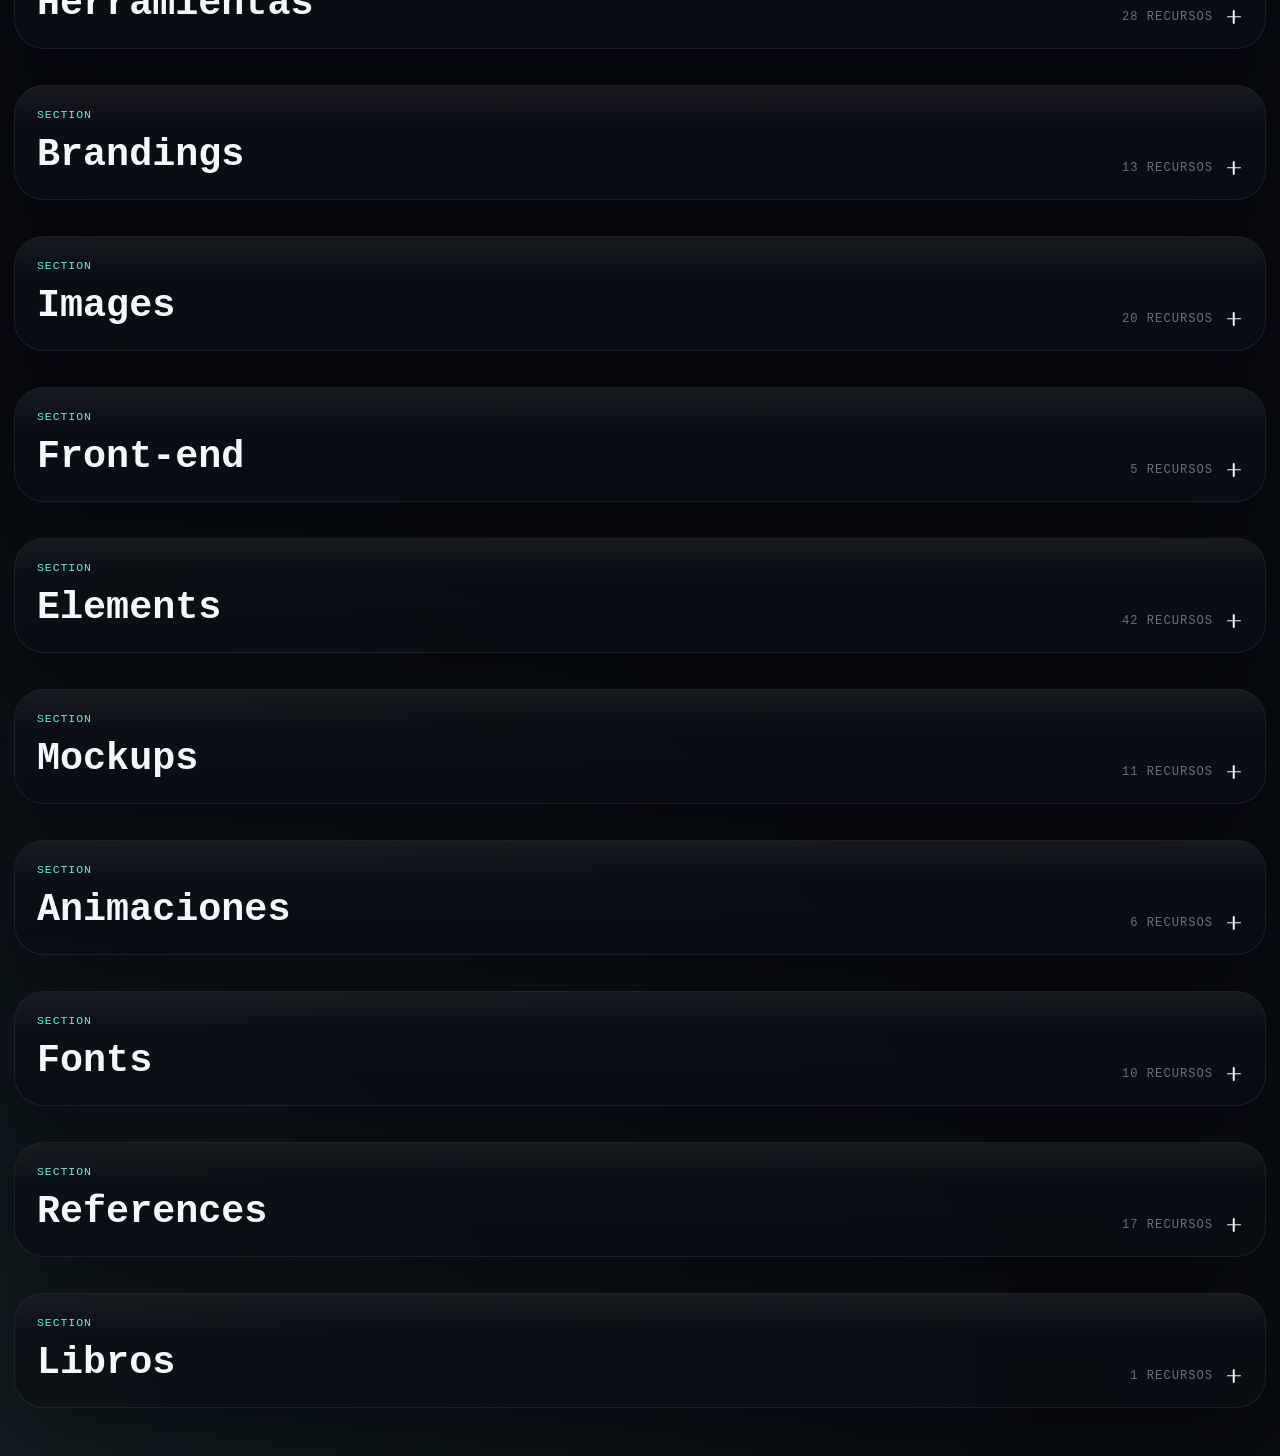
==== commit d50cb4b9: "Refine landing hero" ====
--- a/docs/index.html
+++ b/docs/index.html
@@ -26,10 +26,31 @@
     </header>
 
     <main id="top">
+      <section class="hero-intro shell">
+        <div class="hero-sky reveal" style="--delay:30ms">
+          <p class="hero-kicker">UX / UI RESOURCE VAULT</p>
+          <h1>Encontrá tu recurso. Más rápido.</h1>
+
+          <div class="hero-prompt" aria-hidden="true">
+            <span class="hero-prompt-text">Herramientas, referencias, fonts, mockups, imágenes y mucho más.</span>
+            <a class="hero-prompt-action" href="#explorar">Ir</a>
+          </div>
+
+          <p class="hero-copy">
+            Un lugar para entrar por la sección que necesites y bajar después a la biblioteca completa.
+          </p>
+
+          <div class="hero-actions">
+            <a class="hero-button is-primary" href="#hero-mosaic-grid">Ver secciones</a>
+            <a class="hero-button" href="#explorar">Abrir biblioteca</a>
+          </div>
+        </div>
+      </section>
+
       <section class="hero-mosaic shell">
-        <div class="hero-mosaic-head reveal" style="--delay:40ms">
+        <div class="hero-mosaic-label reveal" style="--delay:60ms">
           <p class="eyebrow">Section access</p>
-          <h1>Entrá por la sección que necesites.</h1>
+          <p class="hero-mosaic-copy">Entrá visualmente por cualquiera de tus secciones.</p>
         </div>
         <div id="hero-mosaic-grid" class="hero-mosaic-grid"></div>
       </section>
@@ -53,7 +74,7 @@
             <h2>Exploracion por secciones</h2>
           </div>
           <p class="section-headline-copy">
-            La portada ahora funciona como mapa visual. Debajo queda la biblioteca completa.
+            La portada funciona como entrada visual y abajo queda la librería completa en formato compacto.
           </p>
         </section>
 
--- a/docs/styles.css
+++ b/docs/styles.css
@@ -771,3 +771,377 @@
     transform: none;
   }
 }
+
+.section-dropdown {
+  position: relative;
+  overflow: hidden;
+  background: rgba(12, 15, 21, 0.78);
+  border: 1px solid var(--line);
+  box-shadow: var(--shadow);
+  border-radius: var(--radius-xl);
+}
+
+.section-dropdown::after {
+  content: "";
+  position: absolute;
+  inset: 0;
+  background: linear-gradient(180deg, rgba(255, 255, 255, 0.05), transparent 36%);
+  pointer-events: none;
+}
+
+.section-dropdown + .section-dropdown {
+  margin-top: 18px;
+}
+
+.section-summary,
+.group-summary {
+  list-style: none;
+  cursor: pointer;
+}
+
+.section-summary::-webkit-details-marker,
+.group-summary::-webkit-details-marker {
+  display: none;
+}
+
+.section-summary {
+  position: relative;
+  z-index: 1;
+  display: flex;
+  align-items: end;
+  justify-content: space-between;
+  gap: 18px;
+  padding: 22px;
+}
+
+.section-summary-copy h3 {
+  font-size: clamp(1.5rem, 3vw, 2.4rem);
+  margin: 0;
+}
+
+.section-summary-meta {
+  display: flex;
+  align-items: center;
+  gap: 12px;
+}
+
+.section-toggle,
+.group-toggle {
+  position: relative;
+  width: 18px;
+  height: 18px;
+  flex: 0 0 18px;
+}
+
+.section-toggle::before,
+.section-toggle::after,
+.group-toggle::before,
+.group-toggle::after {
+  content: "";
+  position: absolute;
+  left: 50%;
+  top: 50%;
+  width: 14px;
+  height: 1.5px;
+  border-radius: 999px;
+  background: currentColor;
+  transform: translate(-50%, -50%);
+  transition: transform var(--duration-fast) var(--ease-out), opacity var(--duration-fast) var(--ease-out);
+}
+
+.section-toggle::after,
+.group-toggle::after {
+  transform: translate(-50%, -50%) rotate(90deg);
+}
+
+.section-dropdown[open] .section-toggle::after,
+.group-dropdown[open] .group-toggle::after {
+  transform: translate(-50%, -50%) rotate(90deg) scaleX(0);
+  opacity: 0;
+}
+
+.section-dropdown-body {
+  position: relative;
+  z-index: 1;
+  padding: 0 22px 22px;
+}
+
+.group-stack {
+  display: grid;
+  gap: 12px;
+}
+
+.group-dropdown {
+  padding: 0;
+}
+
+.group-summary {
+  display: flex;
+  align-items: center;
+  justify-content: space-between;
+  gap: 14px;
+  padding: 16px;
+}
+
+.group-summary h4 {
+  font-size: 1.05rem;
+  margin: 10px 0 0;
+}
+
+.group-dropdown .item-list {
+  padding: 0 16px 16px;
+}
+
+.section-dropdown[open] .section-summary,
+.group-dropdown[open] .group-summary {
+  border-bottom: 1px solid rgba(255, 255, 255, 0.05);
+}
+
+@media (max-width: 900px) {
+  .section-summary,
+  .group-summary {
+    flex-direction: column;
+    align-items: start;
+  }
+
+  .section-summary-meta {
+    width: 100%;
+    justify-content: space-between;
+  }
+}
+
+:root {
+  --font-display: "Helvetica Neue", "Avenir Next", "Neue Haas Grotesk Text Pro", "Segoe UI", sans-serif;
+}
+
+.topbar {
+  position: relative;
+  z-index: 3;
+}
+
+.hero-intro {
+  padding: 18px 0 18px;
+}
+
+.hero-sky {
+  position: relative;
+  overflow: hidden;
+  min-height: 72vh;
+  border-radius: 40px;
+  border: 1px solid rgba(255, 255, 255, 0.16);
+  padding: clamp(28px, 5vw, 56px);
+  display: flex;
+  flex-direction: column;
+  align-items: center;
+  justify-content: center;
+  text-align: center;
+  background:
+    radial-gradient(circle at 50% 30%, rgba(255, 255, 255, 0.42), transparent 28%),
+    radial-gradient(circle at 50% 55%, rgba(255, 255, 255, 0.22), transparent 34%),
+    linear-gradient(180deg, rgba(201, 216, 233, 0.94), rgba(178, 193, 212, 0.9) 48%, rgba(227, 231, 236, 0.92));
+  box-shadow: 0 32px 120px rgba(0, 0, 0, 0.28);
+}
+
+.hero-sky::before {
+  content: "";
+  position: absolute;
+  inset: 0;
+  background:
+    radial-gradient(circle at 24% 22%, rgba(255, 255, 255, 0.45), transparent 20%),
+    radial-gradient(circle at 72% 14%, rgba(255, 255, 255, 0.32), transparent 18%),
+    radial-gradient(circle at 50% 62%, rgba(255, 255, 255, 0.18), transparent 28%);
+  filter: blur(28px);
+  pointer-events: none;
+}
+
+.hero-sky::after {
+  content: "";
+  position: absolute;
+  inset: 0;
+  background: linear-gradient(180deg, rgba(255, 255, 255, 0.04), transparent 18%, rgba(255, 255, 255, 0.08) 100%);
+  pointer-events: none;
+}
+
+.hero-kicker,
+.hero-copy,
+.hero-mosaic-copy,
+.hero-button,
+.hero-prompt-text,
+.hero-prompt-action {
+  position: relative;
+  z-index: 1;
+}
+
+.hero-kicker {
+  margin: 0 0 18px;
+  color: rgba(255, 255, 255, 0.85);
+  font-size: 0.78rem;
+  letter-spacing: 0.14em;
+  text-transform: uppercase;
+}
+
+.hero-sky h1 {
+  position: relative;
+  z-index: 1;
+  margin: 0;
+  max-width: 9ch;
+  font-family: var(--font-display);
+  font-weight: 500;
+  font-size: clamp(3.9rem, 9vw, 7.8rem);
+  line-height: 0.94;
+  letter-spacing: -0.08em;
+  color: rgba(255, 255, 255, 0.98);
+}
+
+.hero-prompt {
+  position: relative;
+  z-index: 1;
+  display: flex;
+  align-items: center;
+  justify-content: space-between;
+  gap: 16px;
+  width: min(760px, 100%);
+  margin-top: 28px;
+  padding: 14px 14px 14px 26px;
+  border-radius: 999px;
+  background: rgba(139, 150, 163, 0.46);
+  backdrop-filter: blur(14px);
+  -webkit-backdrop-filter: blur(14px);
+  border: 1px solid rgba(255, 255, 255, 0.18);
+}
+
+.hero-prompt-text {
+  color: rgba(255, 255, 255, 0.92);
+  font-family: var(--font-display);
+  font-size: clamp(1rem, 1.5vw, 1.18rem);
+  text-align: left;
+}
+
+.hero-prompt-action {
+  width: 56px;
+  height: 56px;
+  flex: 0 0 56px;
+  display: grid;
+  place-items: center;
+  border-radius: 999px;
+  background: rgba(255, 255, 255, 0.94);
+  color: #0b1018;
+  text-decoration: none;
+  font-family: var(--font-display);
+  font-size: 1.15rem;
+  font-weight: 700;
+  transition: transform var(--duration-fast) var(--ease-out), background var(--duration-fast) var(--ease-out);
+}
+
+.hero-prompt-action:hover {
+  transform: translateY(-1px) scale(1.02);
+  background: #ffffff;
+}
+
+.hero-copy {
+  margin: 28px auto 0;
+  max-width: 28ch;
+  font-family: var(--font-display);
+  font-size: clamp(1.1rem, 2.1vw, 1.65rem);
+  line-height: 1.35;
+  color: rgba(255, 255, 255, 0.84);
+}
+
+.hero-actions {
+  position: relative;
+  z-index: 1;
+  display: flex;
+  align-items: center;
+  justify-content: center;
+  gap: 14px;
+  flex-wrap: wrap;
+  margin-top: 28px;
+}
+
+.hero-button {
+  display: inline-flex;
+  align-items: center;
+  justify-content: center;
+  min-width: 170px;
+  padding: 14px 22px;
+  border-radius: 999px;
+  border: 1px solid rgba(255, 255, 255, 0.28);
+  color: rgba(255, 255, 255, 0.92);
+  text-decoration: none;
+  font-family: var(--font-display);
+  font-size: 1rem;
+  background: rgba(255, 255, 255, 0.06);
+  backdrop-filter: blur(10px);
+  -webkit-backdrop-filter: blur(10px);
+  transition:
+    transform var(--duration-fast) var(--ease-out),
+    background var(--duration-fast) var(--ease-out),
+    border-color var(--duration-fast) var(--ease-out),
+    color var(--duration-fast) var(--ease-out);
+}
+
+.hero-button:hover {
+  transform: translateY(-2px);
+  background: rgba(255, 255, 255, 0.12);
+}
+
+.hero-button.is-primary {
+  background: rgba(255, 255, 255, 0.94);
+  color: #0a1017;
+  border-color: transparent;
+}
+
+.hero-button.is-primary:hover {
+  background: #ffffff;
+}
+
+.hero-mosaic {
+  gap: 16px;
+  padding: 10px 0 28px;
+}
+
+.hero-mosaic-label {
+  display: flex;
+  align-items: end;
+  justify-content: space-between;
+  gap: 20px;
+}
+
+.hero-mosaic-copy {
+  margin: 0;
+  color: var(--text-soft);
+  max-width: 34ch;
+  line-height: 1.6;
+}
+
+@media (max-width: 900px) {
+  .hero-sky {
+    min-height: auto;
+    padding: 30px 20px;
+    border-radius: 28px;
+  }
+
+  .hero-sky h1 {
+    max-width: 11ch;
+    font-size: clamp(3rem, 15vw, 4.8rem);
+  }
+
+  .hero-prompt {
+    padding: 10px 10px 10px 18px;
+  }
+
+  .hero-prompt-text {
+    font-size: 0.98rem;
+  }
+
+  .hero-prompt-action {
+    width: 48px;
+    height: 48px;
+    flex-basis: 48px;
+  }
+
+  .hero-mosaic-label {
+    flex-direction: column;
+    align-items: start;
+  }
+}
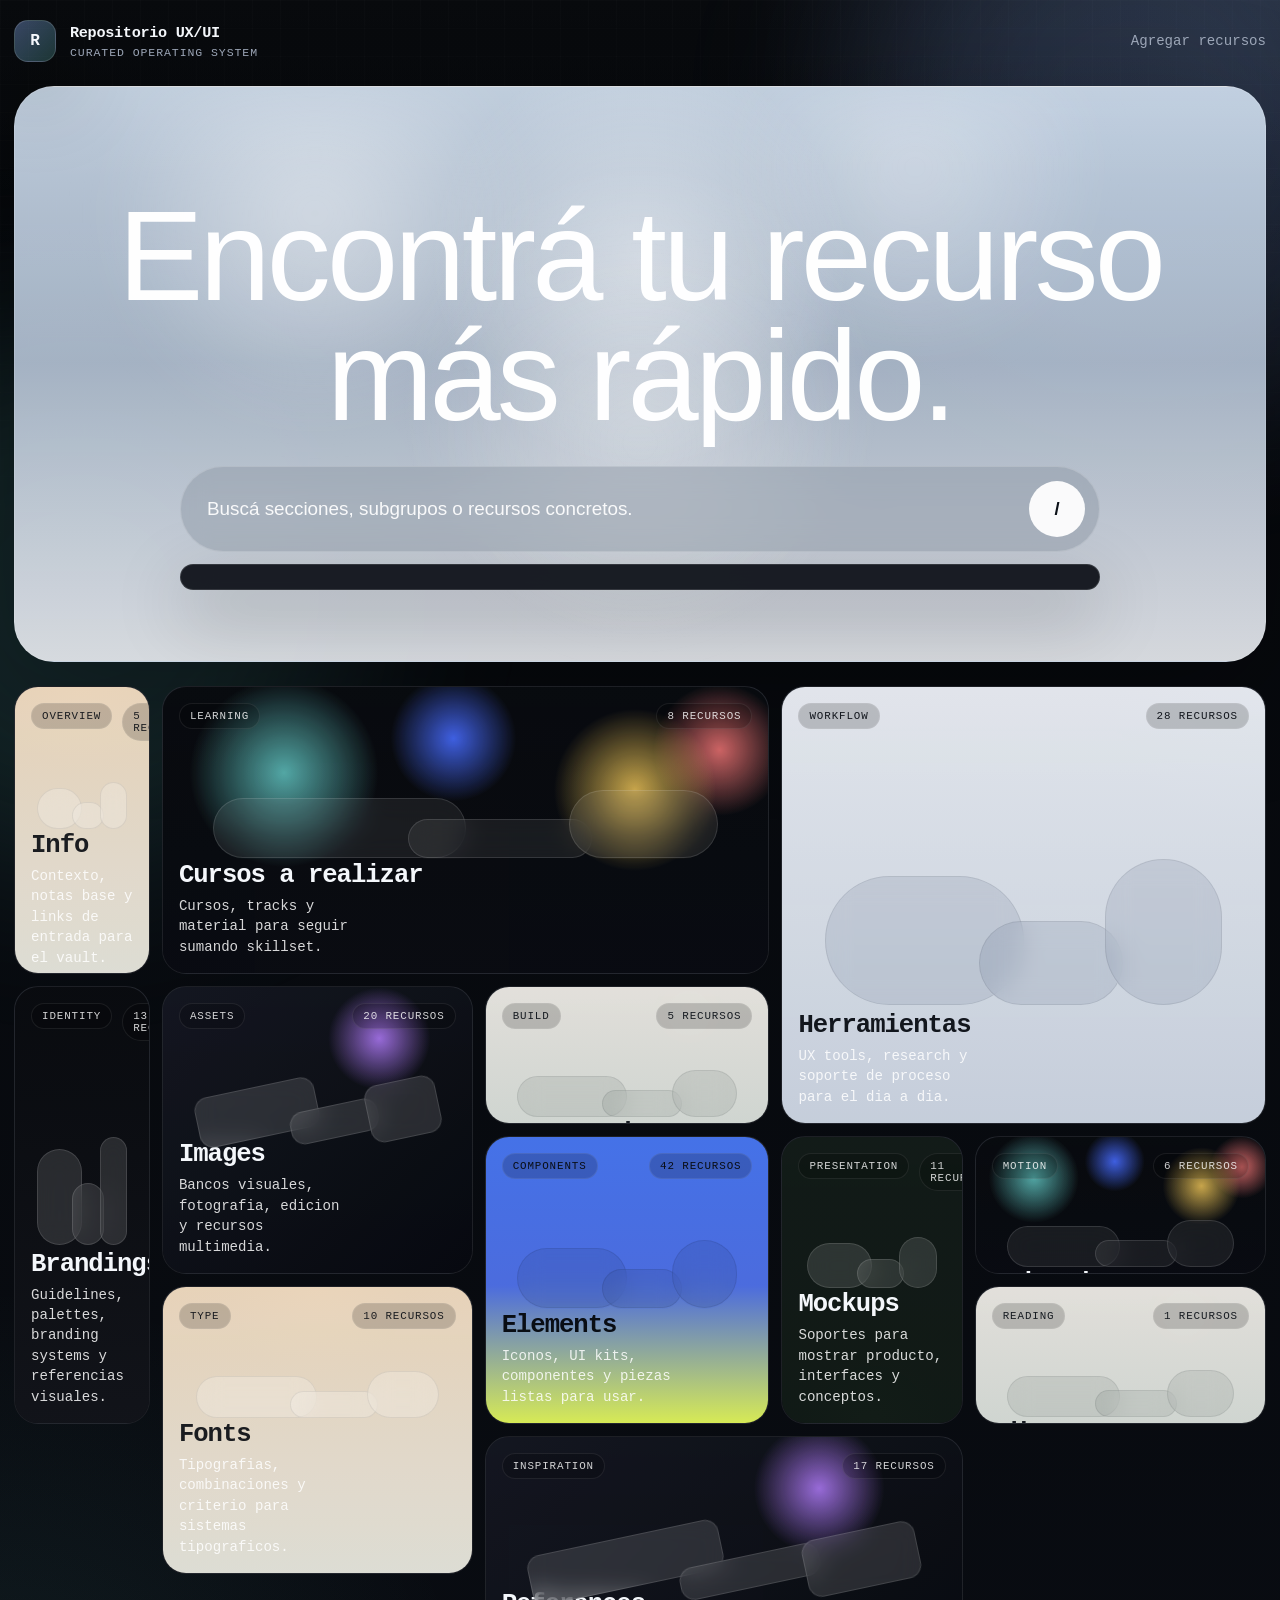
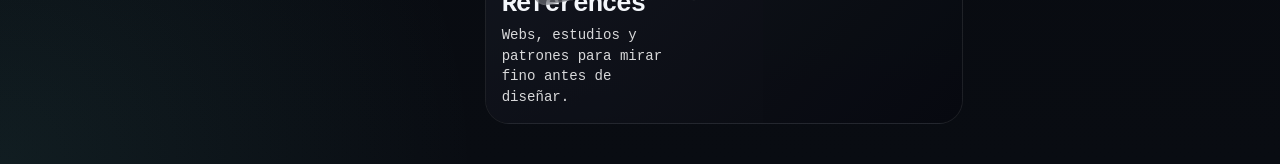
==== commit 745c5e4c: "Restructure home and section pages" ====
--- a/docs/index.html
+++ b/docs/index.html
@@ -6,7 +6,7 @@
     <title>Repositorio UX/UI</title>
     <meta
       name="description"
-      content="Catalogo UX/UI con secciones destacadas, filtros y exploracion visual."
+      content="Catalogo UX/UI con portada visual, busqueda predictiva y secciones navegables."
     />
     <link rel="stylesheet" href="./styles.css" />
   </head>
@@ -16,69 +16,42 @@
     <div class="noise-layer"></div>
 
     <header class="topbar shell">
-      <a class="brand" href="#top">
+      <a class="brand" href="./index.html">
         <span class="brand-mark">R</span>
         <span>
           <strong>Repositorio UX/UI</strong>
           <small>curated operating system</small>
         </span>
       </a>
+      <nav class="topbar-nav">
+        <a href="./add.html">Agregar recursos</a>
+      </nav>
     </header>
 
     <main id="top">
       <section class="hero-intro shell">
         <div class="hero-sky reveal" style="--delay:30ms">
-          <p class="hero-kicker">UX / UI RESOURCE VAULT</p>
-          <h1>Encontrá tu recurso. Más rápido.</h1>
+          <h1>Encontrá tu recurso más rápido.</h1>
 
-          <div class="hero-prompt" aria-hidden="true">
-            <span class="hero-prompt-text">Herramientas, referencias, fonts, mockups, imágenes y mucho más.</span>
-            <a class="hero-prompt-action" href="#explorar">Ir</a>
-          </div>
-
-          <p class="hero-copy">
-            Un lugar para entrar por la sección que necesites y bajar después a la biblioteca completa.
-          </p>
-
-          <div class="hero-actions">
-            <a class="hero-button is-primary" href="#hero-mosaic-grid">Ver secciones</a>
-            <a class="hero-button" href="#explorar">Abrir biblioteca</a>
+          <div class="hero-search-shell">
+            <label class="hero-prompt" for="hero-search-input">
+              <span class="hero-prompt-text">Buscá secciones, subgrupos o recursos concretos.</span>
+              <span class="hero-prompt-action" aria-hidden="true">/</span>
+            </label>
+            <input
+              id="hero-search-input"
+              class="hero-search-input"
+              type="search"
+              autocomplete="off"
+              placeholder="Ej: mockups, framer, motion, fonts..."
+            />
+            <div id="hero-search-results" class="hero-search-results" hidden></div>
           </div>
         </div>
       </section>
 
       <section class="hero-mosaic shell">
-        <div class="hero-mosaic-label reveal" style="--delay:60ms">
-          <p class="eyebrow">Section access</p>
-          <p class="hero-mosaic-copy">Entrá visualmente por cualquiera de tus secciones.</p>
-        </div>
         <div id="hero-mosaic-grid" class="hero-mosaic-grid"></div>
-      </section>
-
-      <section class="content-shell shell" id="explorar">
-        <div class="toolbar reveal" style="--delay:120ms">
-          <label class="search-shell search-shell-flat">
-            <span class="search-icon">/</span>
-            <input
-              id="search-input"
-              type="search"
-              placeholder="Buscar recursos, grupos o dominios..."
-            />
-          </label>
-          <div id="filter-chips" class="filter-chips"></div>
-        </div>
-
-        <section class="section-headline reveal" style="--delay:160ms">
-          <div>
-            <p class="eyebrow">Main library</p>
-            <h2>Exploracion por secciones</h2>
-          </div>
-          <p class="section-headline-copy">
-            La portada funciona como entrada visual y abajo queda la librería completa en formato compacto.
-          </p>
-        </section>
-
-        <section id="sections-root" class="sections-root"></section>
       </section>
     </main>
 
--- a/docs/styles.css
+++ b/docs/styles.css
@@ -1145,3 +1145,436 @@
     align-items: start;
   }
 }
+
+.topbar-nav {
+  display: inline-flex;
+  align-items: center;
+  gap: 16px;
+}
+
+.topbar-nav a {
+  text-decoration: none;
+  color: var(--text-soft);
+  font-family: var(--font-code);
+  font-size: 0.88rem;
+  transition: color var(--duration-fast) var(--ease-out), transform var(--duration-fast) var(--ease-out);
+}
+
+.topbar-nav a:hover {
+  color: var(--text);
+  transform: translateY(-1px);
+}
+
+.hero-intro {
+  padding: 24px 0 14px;
+}
+
+.hero-sky {
+  min-height: 64vh;
+  justify-content: center;
+}
+
+.hero-sky h1 {
+  max-width: 13ch;
+  font-size: clamp(4.2rem, 10vw, 8.8rem);
+  line-height: 0.94;
+  letter-spacing: -0.05em;
+}
+
+.hero-search-shell {
+  position: relative;
+  z-index: 2;
+  width: min(920px, 100%);
+  margin-top: 30px;
+}
+
+.hero-prompt {
+  width: 100%;
+  margin-top: 0;
+  pointer-events: none;
+}
+
+.hero-search-input {
+  position: absolute;
+  inset: 0;
+  width: 100%;
+  height: 100%;
+  border: 0;
+  outline: none;
+  padding: 0 86px 0 28px;
+  border-radius: 999px;
+  background: transparent;
+  color: rgba(255, 255, 255, 0.98);
+  font-family: var(--font-display);
+  font-size: clamp(1rem, 1.55vw, 1.16rem);
+}
+
+.hero-search-input::placeholder {
+  color: rgba(255, 255, 255, 0.42);
+}
+
+.hero-search-results {
+  position: absolute;
+  top: calc(100% + 12px);
+  left: 0;
+  right: 0;
+  display: grid;
+  gap: 8px;
+  padding: 12px;
+  border-radius: 26px;
+  background: rgba(10, 14, 21, 0.92);
+  border: 1px solid rgba(255, 255, 255, 0.12);
+  box-shadow: 0 24px 70px rgba(0, 0, 0, 0.28);
+  backdrop-filter: blur(16px);
+  -webkit-backdrop-filter: blur(16px);
+}
+
+.hero-search-result {
+  display: flex;
+  align-items: center;
+  gap: 14px;
+  padding: 12px 14px;
+  border-radius: 18px;
+  text-decoration: none;
+  color: var(--text);
+  background: rgba(255, 255, 255, 0.03);
+  transition: background var(--duration-fast) var(--ease-out), transform var(--duration-fast) var(--ease-out);
+}
+
+.hero-search-result:hover {
+  background: rgba(255, 255, 255, 0.08);
+  transform: translateY(-1px);
+}
+
+.hero-search-type {
+  min-width: 58px;
+  padding: 8px 10px;
+  border-radius: 999px;
+  background: rgba(255, 255, 255, 0.08);
+  color: var(--accent-2);
+  font-size: 0.68rem;
+  text-transform: uppercase;
+  letter-spacing: 0.08em;
+  text-align: center;
+}
+
+.hero-search-main {
+  display: grid;
+  gap: 4px;
+}
+
+.hero-search-main strong,
+.hero-search-main small {
+  font-family: var(--font-display);
+}
+
+.hero-search-main strong {
+  font-size: 1rem;
+}
+
+.hero-search-main small {
+  color: var(--text-soft);
+  font-size: 0.88rem;
+}
+
+.hero-search-empty {
+  display: grid;
+  gap: 4px;
+  padding: 14px 16px;
+  border-radius: 18px;
+  background: rgba(255, 255, 255, 0.03);
+}
+
+.hero-search-empty strong {
+  font-family: var(--font-display);
+  font-size: 1rem;
+}
+
+.hero-search-empty span {
+  color: var(--text-soft);
+}
+
+.hero-copy,
+.hero-actions,
+.hero-kicker,
+.hero-mosaic-label,
+.content-shell,
+.section-headline,
+.toolbar,
+.sections-root,
+.section-dropdown,
+.section-card {
+  display: none !important;
+}
+
+.hero-mosaic {
+  gap: 0;
+  padding: 10px 0 40px;
+}
+
+.hero-mosaic-grid {
+  grid-auto-flow: dense;
+}
+
+.section-page {
+  padding: 26px 0 60px;
+}
+
+.section-layout {
+  display: grid;
+  grid-template-columns: 280px minmax(0, 1fr);
+  gap: 18px;
+}
+
+.section-sidebar,
+.section-hero,
+.terminal-panel,
+.add-shell,
+.add-card {
+  border: 1px solid var(--line);
+  background: rgba(12, 15, 21, 0.78);
+  box-shadow: var(--shadow);
+  border-radius: 28px;
+}
+
+.section-sidebar {
+  padding: 18px;
+  position: sticky;
+  top: 18px;
+  height: fit-content;
+}
+
+.section-sidebar-list {
+  display: grid;
+  gap: 8px;
+}
+
+.section-sidebar-link {
+  display: flex;
+  align-items: center;
+  justify-content: space-between;
+  gap: 12px;
+  padding: 12px 14px;
+  border-radius: 16px;
+  text-decoration: none;
+  color: var(--text-soft);
+  background: rgba(255, 255, 255, 0.03);
+  transition: background var(--duration-fast) var(--ease-out), color var(--duration-fast) var(--ease-out), transform var(--duration-fast) var(--ease-out);
+}
+
+.section-sidebar-link:hover,
+.section-sidebar-link.is-active {
+  color: var(--text);
+  background: rgba(255, 255, 255, 0.08);
+  transform: translateY(-1px);
+}
+
+.section-sidebar-link small {
+  color: var(--text-muted);
+}
+
+.section-main {
+  display: grid;
+  gap: 18px;
+}
+
+.section-hero {
+  padding: 28px;
+}
+
+.section-hero h1,
+.add-shell h1 {
+  margin: 0;
+  font-family: var(--font-display);
+  font-weight: 500;
+  letter-spacing: -0.05em;
+  font-size: clamp(2.6rem, 5vw, 5rem);
+}
+
+.section-hero-copy,
+.add-copy {
+  margin: 14px 0 0;
+  max-width: 42ch;
+  color: var(--text-soft);
+  font-size: 1rem;
+  line-height: 1.7;
+}
+
+.terminal-panel {
+  overflow: hidden;
+}
+
+.terminal-topbar {
+  display: flex;
+  gap: 8px;
+  padding: 14px 18px;
+  border-bottom: 1px solid rgba(255, 255, 255, 0.06);
+}
+
+.terminal-topbar span {
+  width: 10px;
+  height: 10px;
+  border-radius: 999px;
+  background: rgba(255, 255, 255, 0.2);
+}
+
+.terminal-body {
+  display: grid;
+  gap: 16px;
+  padding: 18px;
+}
+
+.code-group {
+  display: grid;
+  gap: 12px;
+  padding: 18px;
+  border-radius: 22px;
+  background: rgba(255, 255, 255, 0.03);
+  border: 1px solid rgba(255, 255, 255, 0.05);
+}
+
+.code-group-header {
+  display: flex;
+  align-items: center;
+  justify-content: space-between;
+  gap: 14px;
+}
+
+.code-path,
+.code-count,
+.code-line-number,
+.code-line-arrow {
+  font-family: var(--font-code);
+  font-size: 0.78rem;
+  color: var(--text-muted);
+}
+
+.code-group h2 {
+  margin: 0;
+  font-family: var(--font-display);
+  font-weight: 500;
+  font-size: 1.4rem;
+  letter-spacing: -0.03em;
+}
+
+.code-list {
+  display: grid;
+  gap: 10px;
+}
+
+.code-line {
+  display: grid;
+  grid-template-columns: 44px minmax(0, 1fr) auto;
+  gap: 14px;
+  align-items: center;
+  padding: 12px 14px;
+  border-radius: 16px;
+  text-decoration: none;
+  color: var(--text);
+  background: rgba(5, 7, 10, 0.55);
+  border: 1px solid rgba(255, 255, 255, 0.04);
+  transition: transform var(--duration-fast) var(--ease-out), border-color var(--duration-fast) var(--ease-out), background var(--duration-fast) var(--ease-out);
+}
+
+.code-line:hover {
+  transform: translateY(-1px);
+  border-color: rgba(143, 179, 255, 0.26);
+  background: rgba(10, 14, 20, 0.85);
+}
+
+.code-line-content {
+  display: flex;
+  flex-wrap: wrap;
+  gap: 8px;
+  align-items: center;
+  min-width: 0;
+}
+
+.code-token.keyword { color: #86efac; }
+.code-token.variable { color: #f8fafc; }
+.code-token.operator { color: #94a3b8; }
+.code-token.string { color: #7dd3fc; }
+
+.add-page {
+  display: grid;
+  gap: 18px;
+  padding: 26px 0 60px;
+}
+
+.add-shell,
+.add-card {
+  padding: 24px;
+}
+
+.add-grid {
+  display: grid;
+  grid-template-columns: repeat(3, minmax(0, 1fr));
+  gap: 16px;
+}
+
+.add-card h2 {
+  margin: 14px 0 10px;
+  font-family: var(--font-display);
+  font-size: 1.35rem;
+  font-weight: 500;
+}
+
+.add-card p {
+  color: var(--text-soft);
+  line-height: 1.7;
+}
+
+.add-card code {
+  display: inline-block;
+  margin-top: 10px;
+  padding: 10px 12px;
+  border-radius: 12px;
+  background: rgba(255, 255, 255, 0.05);
+  color: var(--accent-2);
+  word-break: break-word;
+}
+
+@media (max-width: 1200px) {
+  .section-layout,
+  .add-grid {
+    grid-template-columns: 1fr;
+  }
+
+  .section-sidebar {
+    position: static;
+  }
+}
+
+@media (max-width: 900px) {
+  .topbar {
+    flex-direction: column;
+    align-items: start;
+    gap: 14px;
+  }
+
+  .hero-sky h1 {
+    max-width: 11ch;
+    font-size: clamp(3.4rem, 15vw, 5.2rem);
+  }
+
+  .hero-search-shell {
+    margin-top: 22px;
+  }
+
+  .hero-prompt-text {
+    font-size: 0.95rem;
+  }
+
+  .hero-search-input {
+    padding: 0 64px 0 20px;
+  }
+
+  .code-line {
+    grid-template-columns: 1fr;
+  }
+}
+
+.hero-sky h1 {
+  max-width: 15ch;
+  letter-spacing: -0.03em;
+}
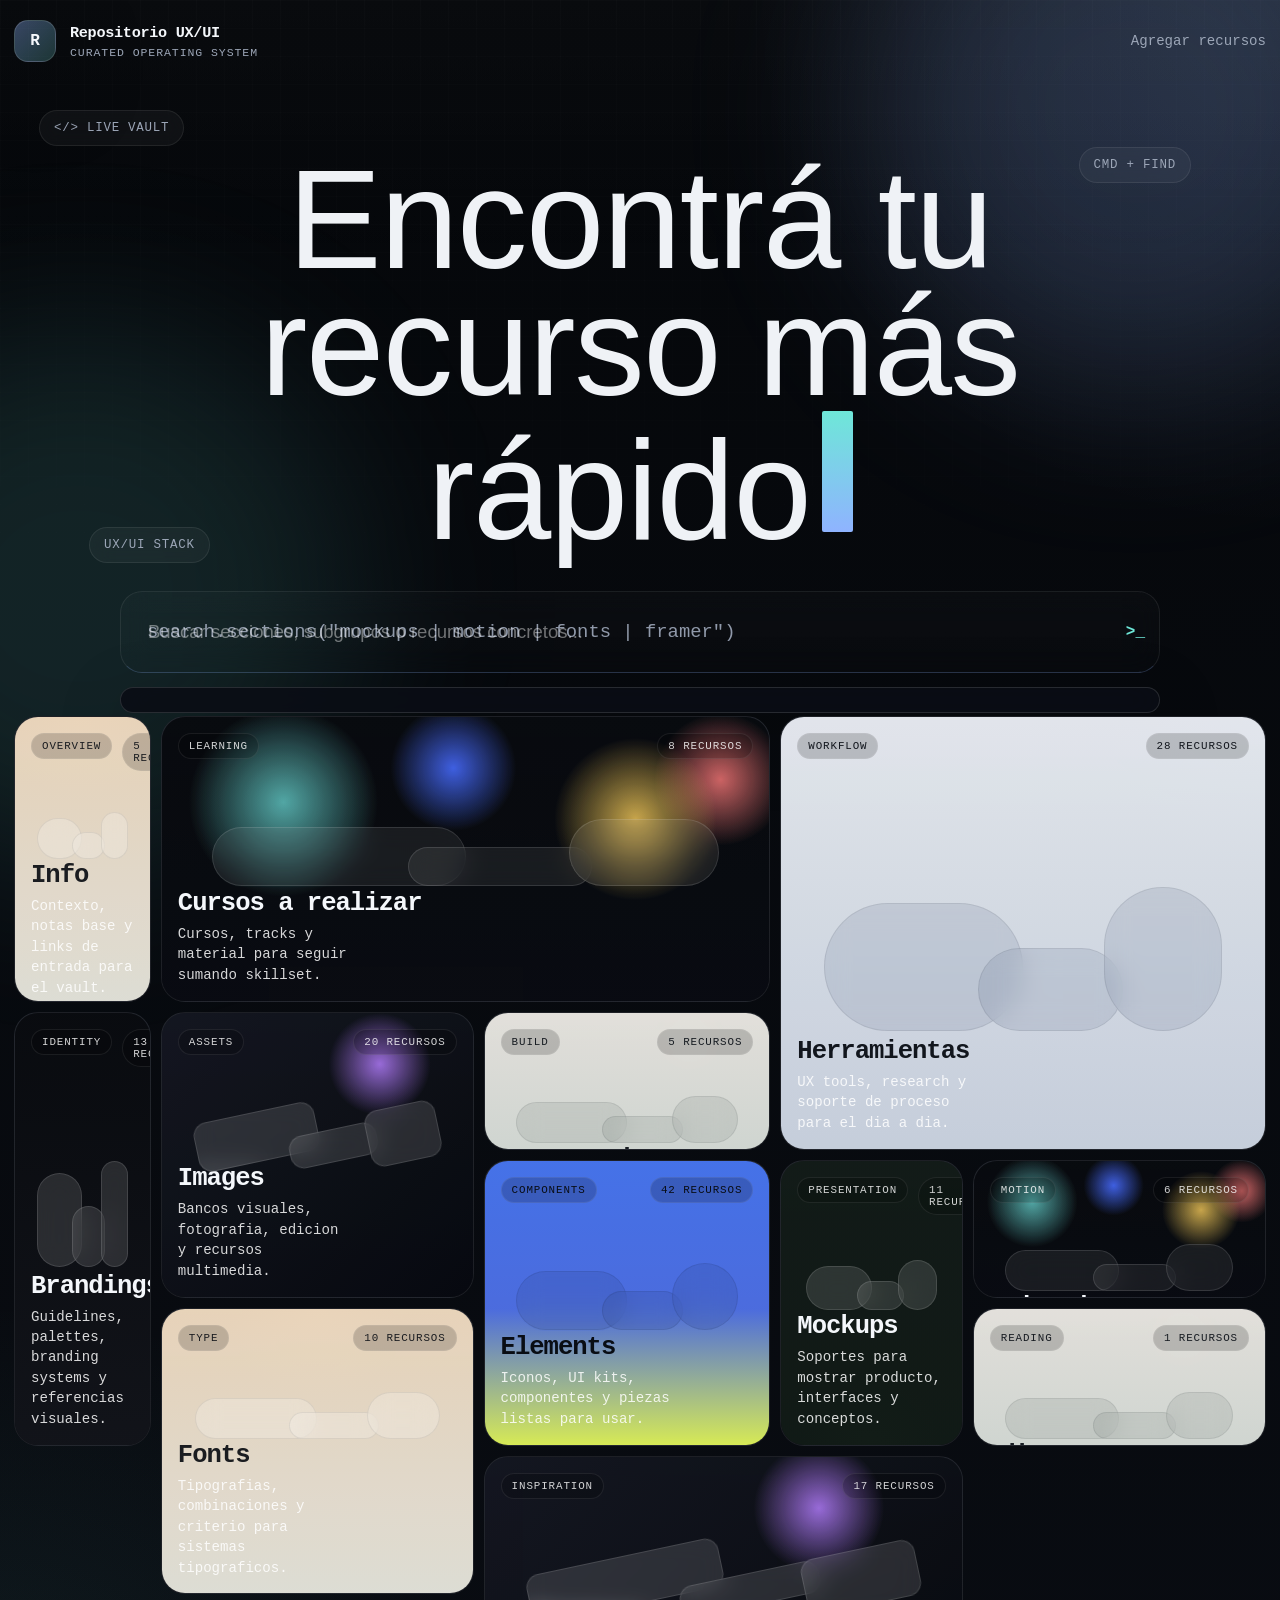
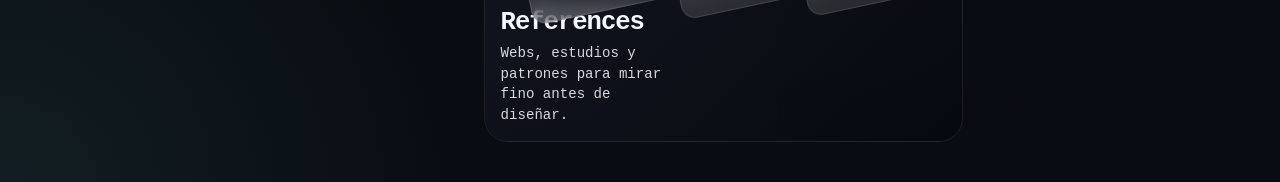
==== commit 2bf073c6: "Refine hero search and fold groups" ====
--- a/docs/index.html
+++ b/docs/index.html
@@ -31,19 +31,23 @@
     <main id="top">
       <section class="hero-intro shell">
         <div class="hero-sky reveal" style="--delay:30ms">
-          <h1>Encontrá tu recurso más rápido.</h1>
+          <div class="hero-dev-chip hero-dev-chip-a" aria-hidden="true">&lt;/&gt; live vault</div>
+          <div class="hero-dev-chip hero-dev-chip-b" aria-hidden="true">cmd + find</div>
+          <div class="hero-dev-chip hero-dev-chip-c" aria-hidden="true">ux/ui stack</div>
+
+          <h1>Encontrá tu recurso más rápido<span class="hero-cursor" aria-hidden="true"></span></h1>
 
           <div class="hero-search-shell">
-            <label class="hero-prompt" for="hero-search-input">
-              <span class="hero-prompt-text">Buscá secciones, subgrupos o recursos concretos.</span>
-              <span class="hero-prompt-action" aria-hidden="true">/</span>
-            </label>
+            <div class="hero-prompt" aria-hidden="true">
+              <span class="hero-prompt-text">search.sections(&quot;mockups | motion | fonts | framer&quot;)</span>
+              <span class="hero-prompt-action">&gt;_</span>
+            </div>
             <input
               id="hero-search-input"
               class="hero-search-input"
               type="search"
               autocomplete="off"
-              placeholder="Ej: mockups, framer, motion, fonts..."
+              placeholder="Buscar secciones, subgrupos o recursos concretos..."
             />
             <div id="hero-search-results" class="hero-search-results" hidden></div>
           </div>
--- a/docs/styles.css
+++ b/docs/styles.css
@@ -1578,3 +1578,247 @@
   max-width: 15ch;
   letter-spacing: -0.03em;
 }
+
+.hero-intro {
+  overflow: visible;
+}
+
+.hero-sky {
+  overflow: visible;
+  min-height: 68vh;
+  border: 0;
+  background: transparent;
+  box-shadow: none;
+  padding: clamp(22px, 5vw, 56px) 0 10px;
+}
+
+.hero-sky::before,
+.hero-sky::after {
+  display: none;
+}
+
+.hero-sky h1 {
+  max-width: 13.5ch;
+  margin: 0 auto;
+  font-size: clamp(4.8rem, 11vw, 9.4rem);
+  line-height: 0.9;
+  letter-spacing: -0.01em;
+  color: rgba(244, 247, 251, 0.98);
+}
+
+.hero-cursor {
+  display: inline-block;
+  width: 0.22em;
+  height: 0.86em;
+  margin-left: 0.08em;
+  border-radius: 2px;
+  vertical-align: 0.05em;
+  background: linear-gradient(180deg, var(--accent-2), var(--accent));
+  animation: blinkCursor 1.15s steps(1) infinite;
+}
+
+.hero-dev-chip {
+  position: absolute;
+  display: inline-flex;
+  align-items: center;
+  gap: 8px;
+  padding: 10px 14px;
+  border-radius: 999px;
+  border: 1px solid rgba(255, 255, 255, 0.08);
+  background: rgba(255, 255, 255, 0.04);
+  color: var(--text-soft);
+  font-size: 0.78rem;
+  letter-spacing: 0.06em;
+  text-transform: uppercase;
+  backdrop-filter: blur(10px);
+  -webkit-backdrop-filter: blur(10px);
+  animation: floatChip 8s ease-in-out infinite;
+}
+
+.hero-dev-chip-a {
+  top: 4%;
+  left: 2%;
+}
+
+.hero-dev-chip-b {
+  top: 10%;
+  right: 6%;
+  animation-delay: 1.2s;
+}
+
+.hero-dev-chip-c {
+  bottom: 22%;
+  left: 6%;
+  animation-delay: 2s;
+}
+
+.hero-search-shell {
+  width: min(1040px, 100%);
+  margin-top: 36px;
+}
+
+.hero-prompt {
+  position: relative;
+  z-index: 1;
+  border-radius: 22px;
+  border: 1px solid rgba(255, 255, 255, 0.08);
+  border-bottom-color: rgba(143, 179, 255, 0.24);
+  background: linear-gradient(180deg, rgba(255, 255, 255, 0.02), rgba(255, 255, 255, 0.01));
+  min-height: 82px;
+}
+
+.hero-prompt-text,
+.hero-prompt-action {
+  font-family: var(--font-code);
+}
+
+.hero-prompt-text {
+  color: rgba(156, 166, 183, 0.92);
+}
+
+.hero-prompt-action {
+  background: transparent;
+  color: var(--accent-2);
+  width: auto;
+  height: auto;
+  flex: 0 0 auto;
+  font-size: 1rem;
+  font-weight: 600;
+}
+
+.hero-search-input {
+  z-index: 2;
+  padding: 0 28px;
+  color: rgba(244, 247, 251, 0.98);
+  caret-color: var(--accent-2);
+}
+
+.hero-search-results {
+  z-index: 6;
+  top: calc(100% + 14px);
+  border-radius: 22px;
+}
+
+.hero-search-result {
+  min-height: 62px;
+}
+
+.hero-mosaic {
+  padding: 4px 0 40px;
+}
+
+.hero-mosaic-grid {
+  gap: 10px;
+}
+
+.group-fold {
+  padding: 0;
+}
+
+.group-fold .code-list {
+  padding: 0 18px 18px;
+}
+
+.code-group-summary {
+  display: flex;
+  align-items: center;
+  justify-content: space-between;
+  gap: 18px;
+  padding: 18px;
+  list-style: none;
+  cursor: pointer;
+}
+
+.code-group-summary::-webkit-details-marker {
+  display: none;
+}
+
+.group-fold-toggle {
+  position: relative;
+  width: 16px;
+  height: 16px;
+  flex: 0 0 16px;
+}
+
+.group-fold-toggle::before,
+.group-fold-toggle::after {
+  content: "";
+  position: absolute;
+  left: 50%;
+  top: 50%;
+  width: 14px;
+  height: 1.5px;
+  border-radius: 999px;
+  background: var(--text-soft);
+  transform: translate(-50%, -50%);
+  transition: transform var(--duration-fast) var(--ease-out), opacity var(--duration-fast) var(--ease-out);
+}
+
+.group-fold-toggle::after {
+  transform: translate(-50%, -50%) rotate(90deg);
+}
+
+.group-fold[open] .group-fold-toggle::after {
+  transform: translate(-50%, -50%) rotate(90deg) scaleX(0);
+  opacity: 0;
+}
+
+.group-fold[open] .code-group-summary {
+  border-bottom: 1px solid rgba(255, 255, 255, 0.05);
+}
+
+.group-fold .code-group-header {
+  margin-bottom: 10px;
+}
+
+@keyframes blinkCursor {
+  0%, 49% {
+    opacity: 1;
+  }
+  50%, 100% {
+    opacity: 0.2;
+  }
+}
+
+@keyframes floatChip {
+  0%, 100% {
+    transform: translate3d(0, 0, 0);
+  }
+  50% {
+    transform: translate3d(0, -8px, 0);
+  }
+}
+
+@media (max-width: 900px) {
+  .hero-sky {
+    min-height: auto;
+    padding-top: 24px;
+  }
+
+  .hero-sky h1 {
+    max-width: 10.5ch;
+    font-size: clamp(3.8rem, 14vw, 5.8rem);
+  }
+
+  .hero-dev-chip {
+    position: static;
+    margin-bottom: 10px;
+  }
+
+  .hero-search-shell {
+    margin-top: 26px;
+  }
+
+  .hero-prompt {
+    min-height: 72px;
+    padding: 12px 16px;
+  }
+
+  .hero-search-input {
+    padding: 0 18px;
+  }
+
+  .code-group-summary {
+    align-items: flex-start;
+  }
+}
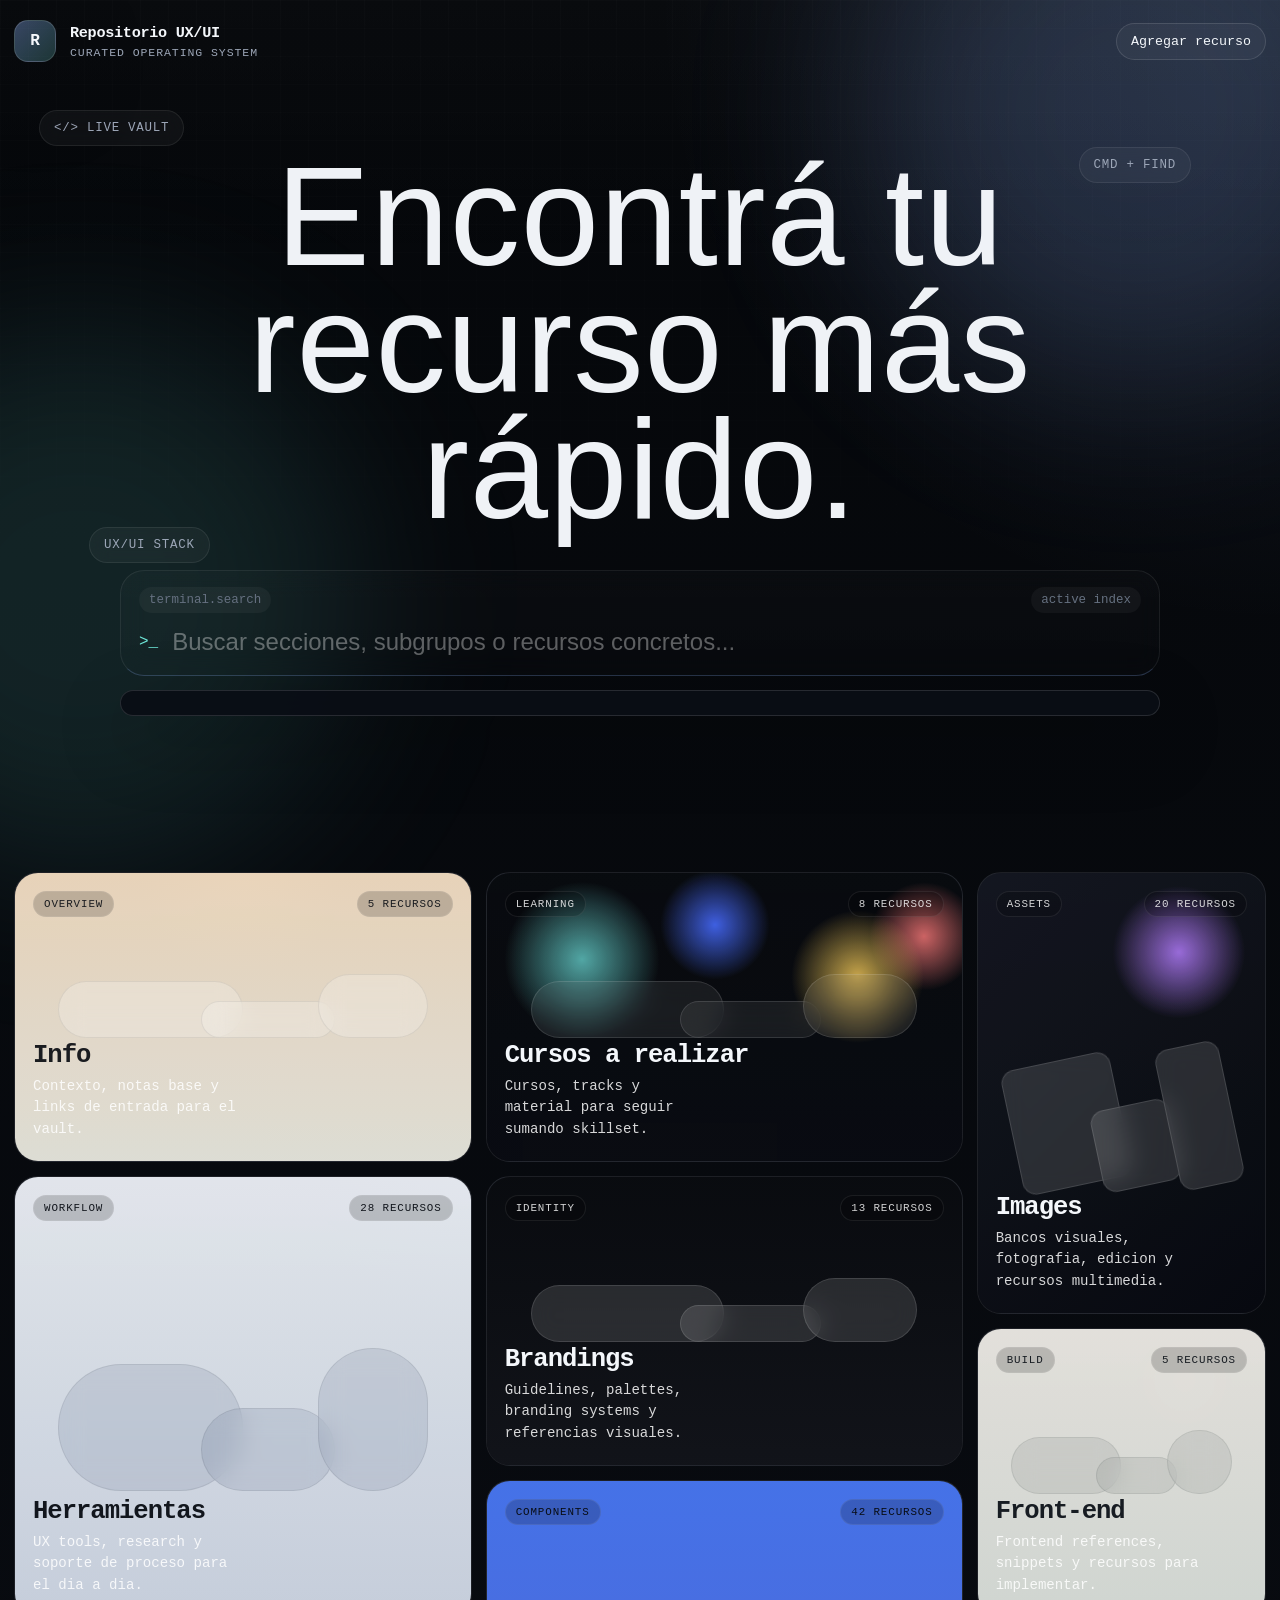
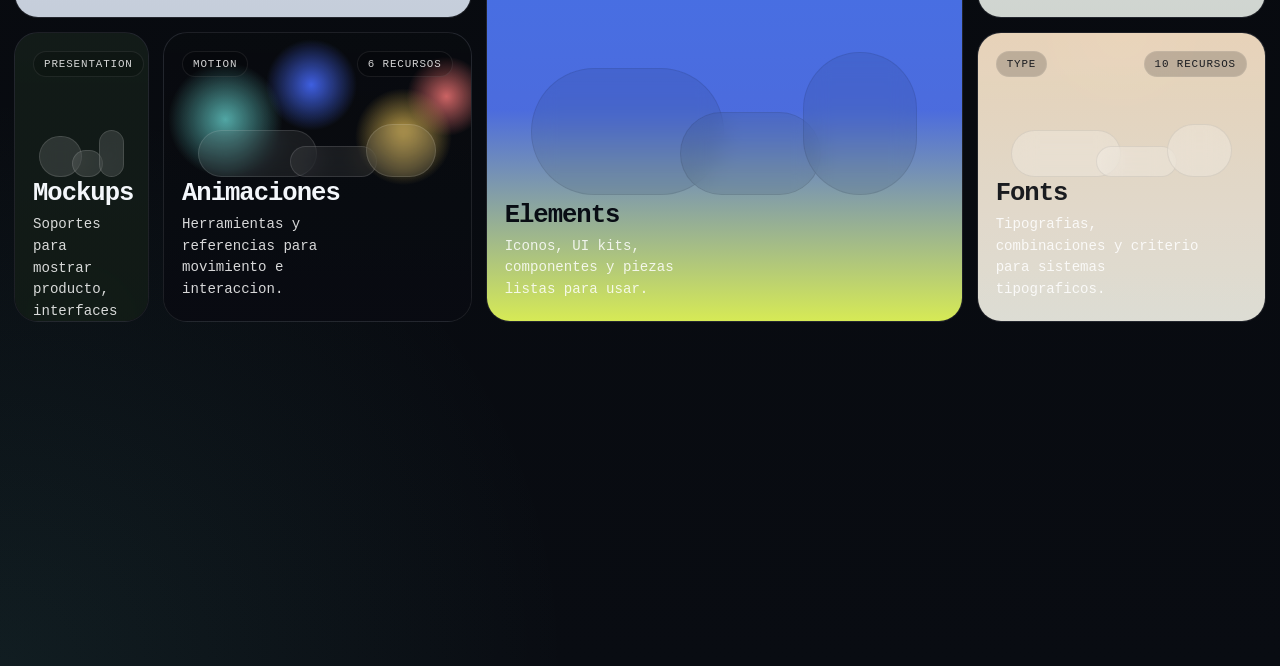
==== commit 18561154: "Polish search and add modal" ====
--- a/docs/index.html
+++ b/docs/index.html
@@ -24,7 +24,7 @@
         </span>
       </a>
       <nav class="topbar-nav">
-        <a href="./add.html">Agregar recursos</a>
+        <button type="button" class="topbar-cta" data-open-add-modal>Agregar recurso</button>
       </nav>
     </header>
 
@@ -35,20 +35,25 @@
           <div class="hero-dev-chip hero-dev-chip-b" aria-hidden="true">cmd + find</div>
           <div class="hero-dev-chip hero-dev-chip-c" aria-hidden="true">ux/ui stack</div>
 
-          <h1>Encontrá tu recurso más rápido<span class="hero-cursor" aria-hidden="true"></span></h1>
+          <h1>Encontrá tu recurso más rápido.</h1>
 
-          <div class="hero-search-shell">
-            <div class="hero-prompt" aria-hidden="true">
-              <span class="hero-prompt-text">search.sections(&quot;mockups | motion | fonts | framer&quot;)</span>
-              <span class="hero-prompt-action">&gt;_</span>
+          <div class="hero-search-shell" id="hero-search-shell">
+            <div class="hero-search-frame">
+              <div class="hero-search-meta" aria-hidden="true">
+                <span class="hero-search-tag">terminal.search</span>
+                <span class="hero-search-mode">active index</span>
+              </div>
+              <div class="hero-search-row">
+                <span class="hero-search-glyph" aria-hidden="true">&gt;_</span>
+                <input
+                  id="hero-search-input"
+                  class="hero-search-input"
+                  type="search"
+                  autocomplete="off"
+                  placeholder="Buscar secciones, subgrupos o recursos concretos..."
+                />
+              </div>
             </div>
-            <input
-              id="hero-search-input"
-              class="hero-search-input"
-              type="search"
-              autocomplete="off"
-              placeholder="Buscar secciones, subgrupos o recursos concretos..."
-            />
             <div id="hero-search-results" class="hero-search-results" hidden></div>
           </div>
         </div>
@@ -59,6 +64,64 @@
       </section>
     </main>
 
+    <div class="add-modal" id="add-modal" hidden>
+      <div class="add-modal-backdrop" data-close-add-modal></div>
+      <div class="add-modal-panel" role="dialog" aria-modal="true" aria-labelledby="add-modal-title">
+        <div class="add-modal-head">
+          <div>
+            <p class="eyebrow">Add resource</p>
+            <h2 id="add-modal-title">Agregar recurso nuevo</h2>
+          </div>
+          <button type="button" class="add-modal-close" data-close-add-modal>cerrar</button>
+        </div>
+
+        <form id="add-resource-form" class="add-modal-form">
+          <label class="form-field">
+            <span>Nombre</span>
+            <input name="title" type="text" placeholder="Ej: Archivo de research" required />
+          </label>
+
+          <div class="form-grid">
+            <label class="form-field">
+              <span>Categoría</span>
+              <select name="section" id="add-resource-section"></select>
+            </label>
+            <label class="form-field">
+              <span>Subcategoría</span>
+              <select name="group" id="add-resource-group"></select>
+            </label>
+          </div>
+
+          <div class="form-grid">
+            <label class="form-field">
+              <span>Link</span>
+              <input name="url" type="url" placeholder="https://..." />
+            </label>
+            <label class="form-field">
+              <span>Archivo</span>
+              <input name="file" type="file" />
+            </label>
+          </div>
+
+          <label class="form-field">
+            <span>Nota</span>
+            <textarea name="note" rows="4" placeholder="Detalle, contexto o por qué vale la pena guardarlo"></textarea>
+          </label>
+
+          <div class="form-actions">
+            <button type="submit" class="modal-primary">Generar borrador</button>
+            <a class="modal-secondary" href="./add.html">Ver guía manual</a>
+          </div>
+        </form>
+
+        <div class="add-modal-output" id="add-modal-output" hidden>
+          <p class="eyebrow">Draft output</p>
+          <pre id="add-resource-preview"></pre>
+          <p class="add-modal-note">En esta versión el modal genera un borrador listo para copiar. Si querés persistencia real, el siguiente paso es conectar un CMS o backend.</p>
+        </div>
+      </div>
+    </div>
+
     <script src="./data.js"></script>
     <script src="./app.js"></script>
   </body>
--- a/docs/styles.css
+++ b/docs/styles.css
@@ -1822,3 +1822,452 @@
     align-items: flex-start;
   }
 }
+
+.topbar-cta {
+  border: 1px solid rgba(255, 255, 255, 0.12);
+  background: rgba(255, 255, 255, 0.04);
+  color: var(--text);
+  padding: 10px 14px;
+  border-radius: 999px;
+  font-family: var(--font-code);
+  cursor: pointer;
+  transition: transform var(--duration-fast) var(--ease-out), background var(--duration-fast) var(--ease-out), border-color var(--duration-fast) var(--ease-out);
+}
+
+.topbar-cta:hover {
+  transform: translateY(-1px);
+  background: rgba(255, 255, 255, 0.08);
+  border-color: rgba(255, 255, 255, 0.2);
+}
+
+.hero-intro {
+  position: relative;
+  z-index: 5;
+  overflow: visible;
+  padding-bottom: 170px;
+}
+
+.hero-sky {
+  overflow: visible;
+  min-height: 68vh;
+  border: 0;
+  background: transparent;
+  box-shadow: none;
+  padding: clamp(22px, 5vw, 56px) 0 10px;
+}
+
+.hero-sky::before,
+.hero-sky::after,
+.hero-cursor {
+  display: none;
+}
+
+.hero-sky h1 {
+  max-width: 13.8ch;
+  margin: 0 auto;
+  font-size: clamp(4.8rem, 11vw, 9.4rem);
+  line-height: 0.9;
+  letter-spacing: 0.005em;
+  color: rgba(244, 247, 251, 0.98);
+}
+
+.hero-dev-chip {
+  position: absolute;
+  display: inline-flex;
+  align-items: center;
+  gap: 8px;
+  padding: 10px 14px;
+  border-radius: 999px;
+  border: 1px solid rgba(255, 255, 255, 0.08);
+  background: rgba(255, 255, 255, 0.04);
+  color: var(--text-soft);
+  font-size: 0.78rem;
+  letter-spacing: 0.06em;
+  text-transform: uppercase;
+  backdrop-filter: blur(10px);
+  -webkit-backdrop-filter: blur(10px);
+  animation: floatChip 8s ease-in-out infinite;
+}
+
+.hero-search-shell {
+  position: relative;
+  width: min(1040px, 100%);
+  margin-top: 36px;
+}
+
+.hero-search-frame {
+  position: relative;
+  display: grid;
+  gap: 14px;
+  padding: 16px 18px 18px;
+  border-radius: 24px;
+  border: 1px solid rgba(255, 255, 255, 0.08);
+  border-bottom-color: rgba(143, 179, 255, 0.24);
+  background: linear-gradient(180deg, rgba(255, 255, 255, 0.02), rgba(255, 255, 255, 0.01));
+  backdrop-filter: blur(12px);
+  -webkit-backdrop-filter: blur(12px);
+  transition: border-color var(--duration-fast) var(--ease-out), background var(--duration-fast) var(--ease-out), transform var(--duration-fast) var(--ease-out);
+}
+
+.hero-search-shell.is-focused .hero-search-frame,
+.hero-search-shell.has-query .hero-search-frame {
+  border-color: rgba(110, 231, 216, 0.22);
+  background: linear-gradient(180deg, rgba(255, 255, 255, 0.03), rgba(255, 255, 255, 0.015));
+  transform: translateY(-1px);
+}
+
+.hero-search-meta {
+  display: flex;
+  align-items: center;
+  justify-content: space-between;
+  gap: 16px;
+  font-family: var(--font-code);
+  font-size: 0.78rem;
+  color: var(--text-muted);
+}
+
+.hero-search-tag,
+.hero-search-mode {
+  padding: 6px 10px;
+  border-radius: 999px;
+  background: rgba(255, 255, 255, 0.04);
+}
+
+.hero-search-row {
+  display: flex;
+  align-items: center;
+  gap: 14px;
+}
+
+.hero-search-glyph {
+  flex: 0 0 auto;
+  font-family: var(--font-code);
+  font-size: 1rem;
+  color: var(--accent-2);
+}
+
+.hero-search-input {
+  position: static;
+  width: 100%;
+  height: auto;
+  border: 0;
+  outline: none;
+  padding: 0;
+  background: transparent;
+  color: rgba(244, 247, 251, 0.98);
+  caret-color: var(--accent-2);
+  font-family: var(--font-display);
+  font-size: clamp(1.2rem, 2vw, 1.5rem);
+  line-height: 1.25;
+}
+
+.hero-search-input::placeholder {
+  color: rgba(255, 255, 255, 0.35);
+}
+
+.hero-search-results {
+  position: absolute;
+  z-index: 20;
+  top: calc(100% + 14px);
+  left: 0;
+  right: 0;
+  display: grid;
+  gap: 8px;
+  padding: 12px;
+  border-radius: 22px;
+  background: rgba(10, 14, 21, 0.96);
+  border: 1px solid rgba(255, 255, 255, 0.12);
+  box-shadow: 0 24px 70px rgba(0, 0, 0, 0.28);
+  backdrop-filter: blur(16px);
+  -webkit-backdrop-filter: blur(16px);
+}
+
+.hero-search-result {
+  min-height: 62px;
+}
+
+.hero-mosaic {
+  position: relative;
+  z-index: 1;
+  padding: 4px 0 40px;
+}
+
+.hero-mosaic-grid {
+  gap: 14px;
+}
+
+.mosaic-card[data-slug="info"],
+.mosaic-card[data-slug="brandings"],
+.mosaic-card[data-slug="references"] {
+  min-height: 280px;
+}
+
+.mosaic-card-inner {
+  padding: 18px 18px 20px;
+}
+
+.mosaic-copy h3 {
+  font-size: clamp(1.15rem, 2vw, 1.9rem);
+}
+
+.mosaic-copy p {
+  max-width: 24ch;
+  line-height: 1.55;
+}
+
+.group-fold {
+  padding: 0;
+}
+
+.group-fold .code-list {
+  padding: 0 18px 18px;
+}
+
+.code-group-summary {
+  display: flex;
+  align-items: center;
+  justify-content: space-between;
+  gap: 18px;
+  padding: 18px;
+  list-style: none;
+  cursor: pointer;
+}
+
+.code-group-summary::-webkit-details-marker {
+  display: none;
+}
+
+.group-fold-toggle {
+  position: relative;
+  width: 16px;
+  height: 16px;
+  flex: 0 0 16px;
+}
+
+.group-fold-toggle::before,
+.group-fold-toggle::after {
+  content: "";
+  position: absolute;
+  left: 50%;
+  top: 50%;
+  width: 14px;
+  height: 1.5px;
+  border-radius: 999px;
+  background: var(--text-soft);
+  transform: translate(-50%, -50%);
+  transition: transform var(--duration-fast) var(--ease-out), opacity var(--duration-fast) var(--ease-out);
+}
+
+.group-fold-toggle::after {
+  transform: translate(-50%, -50%) rotate(90deg);
+}
+
+.group-fold[open] .group-fold-toggle::after {
+  transform: translate(-50%, -50%) rotate(90deg) scaleX(0);
+  opacity: 0;
+}
+
+.group-fold[open] .code-group-summary {
+  border-bottom: 1px solid rgba(255, 255, 255, 0.05);
+}
+
+.group-fold .code-group-header {
+  margin-bottom: 10px;
+}
+
+.add-modal[hidden] {
+  display: none;
+}
+
+.add-modal {
+  position: fixed;
+  inset: 0;
+  z-index: 60;
+}
+
+.add-modal-backdrop {
+  position: absolute;
+  inset: 0;
+  background: rgba(4, 6, 10, 0.7);
+  backdrop-filter: blur(12px);
+  -webkit-backdrop-filter: blur(12px);
+}
+
+.add-modal-panel {
+  position: relative;
+  z-index: 1;
+  width: min(900px, calc(100vw - 32px));
+  margin: 5vh auto 0;
+  padding: 24px;
+  border-radius: 28px;
+  border: 1px solid rgba(255, 255, 255, 0.1);
+  background: rgba(12, 15, 21, 0.96);
+  box-shadow: var(--shadow);
+}
+
+.add-modal-head {
+  display: flex;
+  align-items: start;
+  justify-content: space-between;
+  gap: 20px;
+  margin-bottom: 18px;
+}
+
+.add-modal-head h2 {
+  margin: 0;
+  font-family: var(--font-display);
+  font-weight: 500;
+  font-size: clamp(1.8rem, 3vw, 2.6rem);
+}
+
+.add-modal-close,
+.modal-primary,
+.modal-secondary {
+  border-radius: 999px;
+  padding: 10px 14px;
+  font-family: var(--font-code);
+}
+
+.add-modal-close {
+  border: 1px solid rgba(255, 255, 255, 0.1);
+  background: rgba(255, 255, 255, 0.04);
+  color: var(--text-soft);
+  cursor: pointer;
+}
+
+.add-modal-form {
+  display: grid;
+  gap: 14px;
+}
+
+.form-grid {
+  display: grid;
+  grid-template-columns: repeat(2, minmax(0, 1fr));
+  gap: 14px;
+}
+
+.form-field {
+  display: grid;
+  gap: 8px;
+}
+
+.form-field span {
+  color: var(--text-soft);
+  font-size: 0.88rem;
+}
+
+.form-field input,
+.form-field select,
+.form-field textarea {
+  width: 100%;
+  border: 1px solid rgba(255, 255, 255, 0.1);
+  border-radius: 16px;
+  background: rgba(255, 255, 255, 0.03);
+  color: var(--text);
+  padding: 12px 14px;
+  font-family: var(--font-code);
+  outline: none;
+}
+
+.form-field textarea {
+  resize: vertical;
+}
+
+.form-actions {
+  display: flex;
+  align-items: center;
+  gap: 12px;
+  flex-wrap: wrap;
+}
+
+.modal-primary {
+  border: 0;
+  background: linear-gradient(135deg, rgba(143, 179, 255, 0.95), rgba(110, 231, 216, 0.86));
+  color: #051017;
+  cursor: pointer;
+}
+
+.modal-secondary {
+  display: inline-flex;
+  align-items: center;
+  text-decoration: none;
+  border: 1px solid rgba(255, 255, 255, 0.1);
+  background: rgba(255, 255, 255, 0.04);
+  color: var(--text-soft);
+}
+
+.add-modal-output {
+  margin-top: 18px;
+  padding-top: 18px;
+  border-top: 1px solid rgba(255, 255, 255, 0.08);
+}
+
+.add-modal-output pre {
+  margin: 0;
+  padding: 16px;
+  border-radius: 18px;
+  background: rgba(5, 7, 10, 0.74);
+  color: var(--accent-2);
+  overflow: auto;
+}
+
+.add-modal-note {
+  margin: 12px 0 0;
+  color: var(--text-soft);
+  line-height: 1.6;
+}
+
+body.modal-open {
+  overflow: hidden;
+}
+
+@media (max-width: 900px) {
+  .topbar {
+    flex-direction: column;
+    align-items: start;
+    gap: 14px;
+  }
+
+  .hero-intro {
+    padding-bottom: 210px;
+  }
+
+  .hero-sky {
+    min-height: auto;
+    padding-top: 24px;
+  }
+
+  .hero-sky h1 {
+    max-width: 10.5ch;
+    font-size: clamp(3.8rem, 14vw, 5.8rem);
+  }
+
+  .hero-dev-chip {
+    position: static;
+    margin-bottom: 10px;
+  }
+
+  .hero-search-shell {
+    margin-top: 26px;
+  }
+
+  .hero-search-frame {
+    padding: 14px;
+  }
+
+  .hero-search-meta,
+  .form-grid {
+    grid-template-columns: 1fr;
+    display: grid;
+  }
+
+  .code-group-summary {
+    align-items: flex-start;
+  }
+
+  .add-modal-panel {
+    margin-top: 2vh;
+    width: min(900px, calc(100vw - 20px));
+    padding: 18px;
+  }
+}
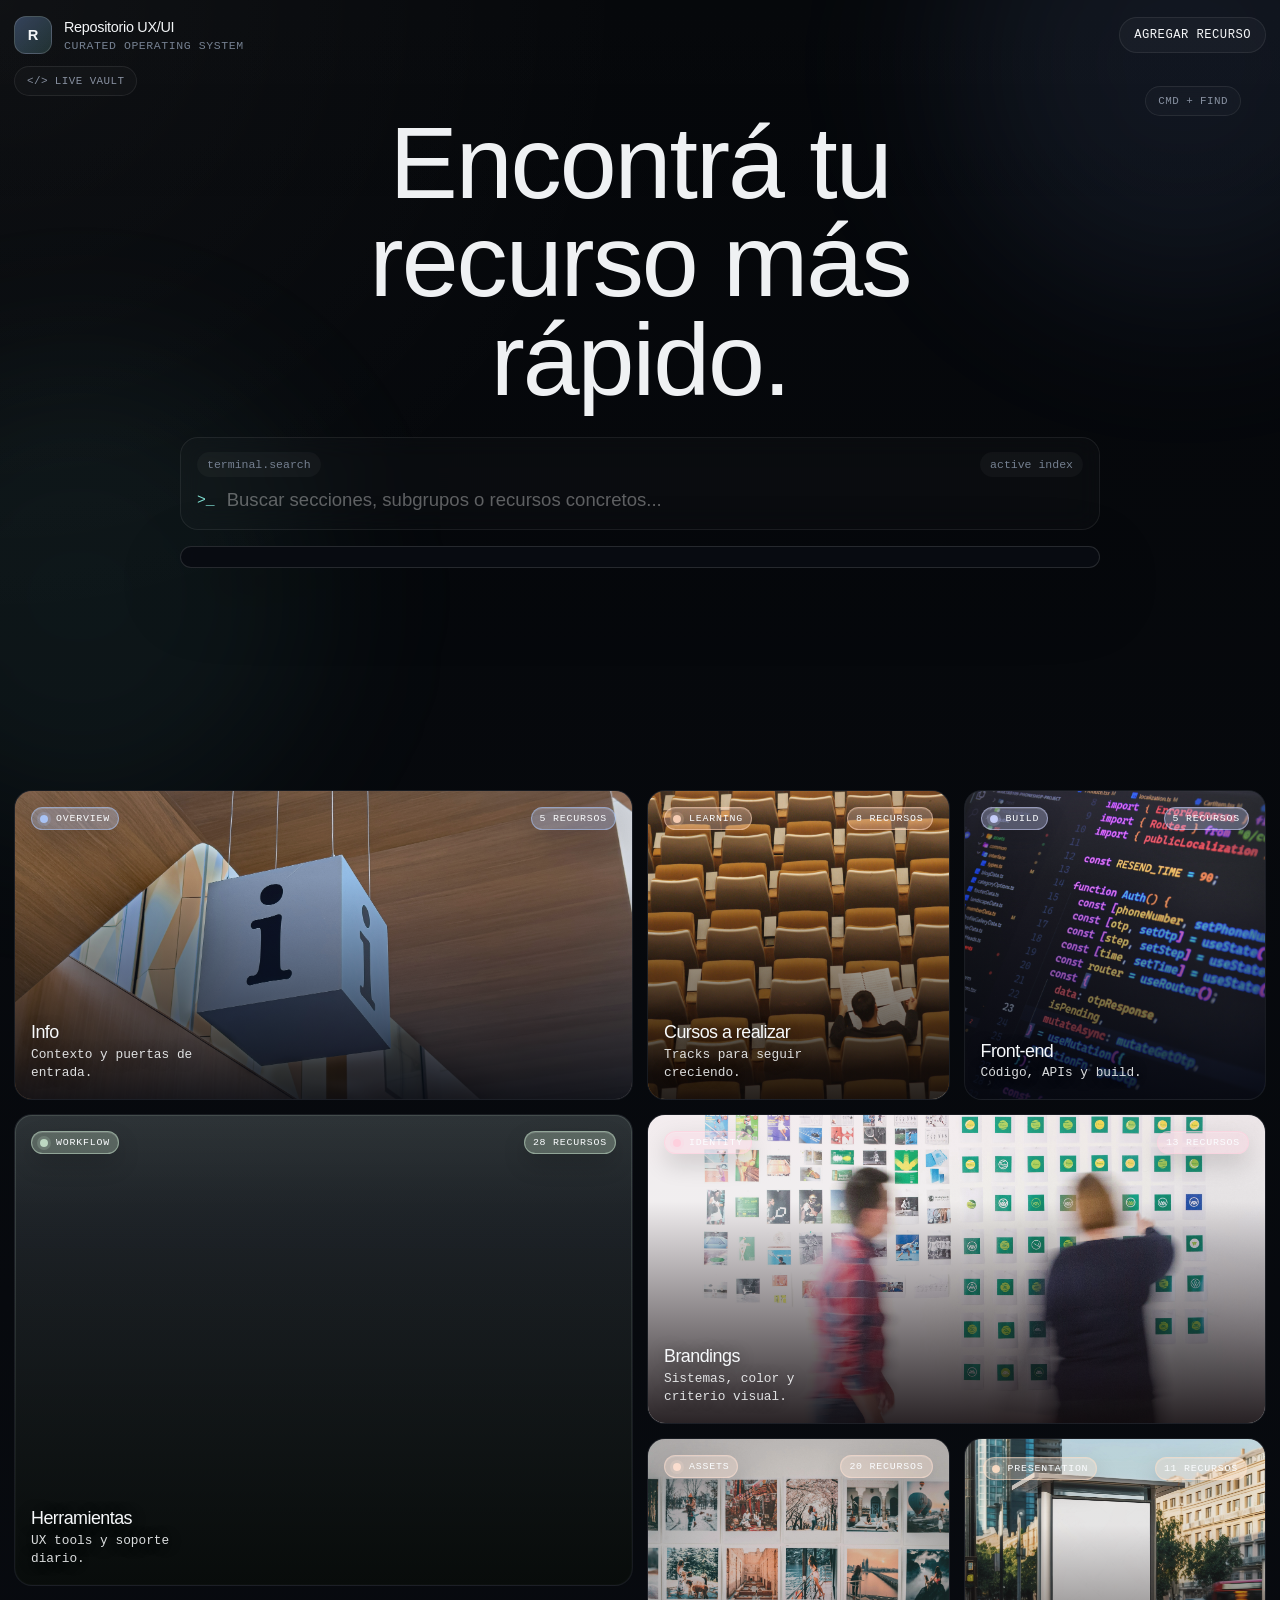
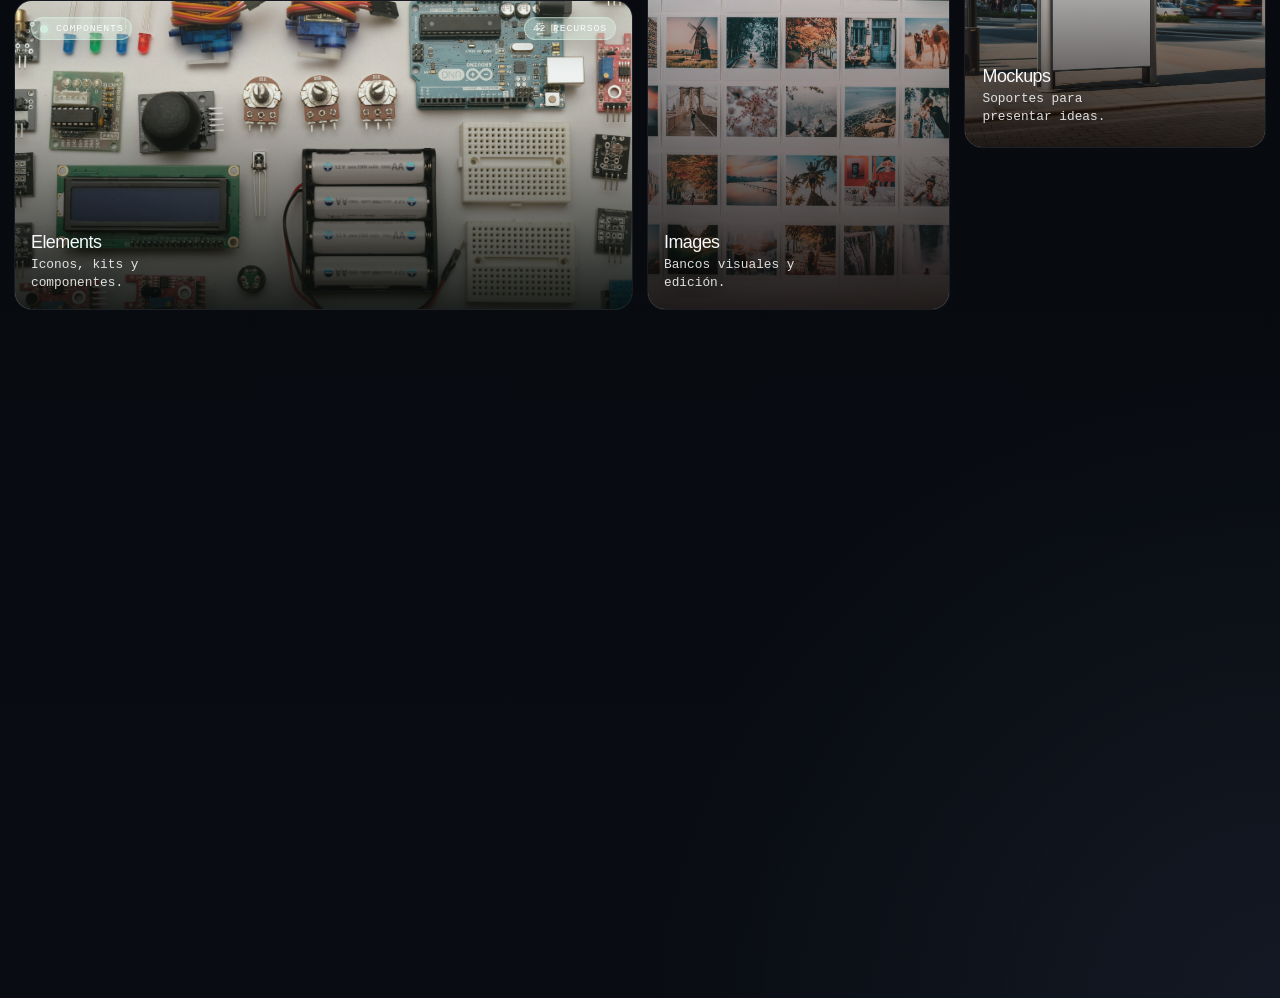
==== commit a5ecd196: "Add live database-ready resource flow" ====
--- a/docs/index.html
+++ b/docs/index.html
@@ -69,16 +69,24 @@
       <div class="add-modal-panel" role="dialog" aria-modal="true" aria-labelledby="add-modal-title">
         <div class="add-modal-head">
           <div>
-            <p class="eyebrow">Add resource</p>
-            <h2 id="add-modal-title">Agregar recurso nuevo</h2>
+            <p class="eyebrow">Cloud capture</p>
+            <h2 id="add-modal-title">Guardar recurso en la base</h2>
           </div>
           <button type="button" class="add-modal-close" data-close-add-modal>cerrar</button>
+        </div>
+
+        <div class="add-connection" id="add-connection-state">
+          <span class="connection-bullet" aria-hidden="true"></span>
+          <div>
+            <strong id="add-connection-title">Base no conectada</strong>
+            <p id="add-connection-message">Completá config.js para activar el guardado en tiempo real.</p>
+          </div>
         </div>
 
         <form id="add-resource-form" class="add-modal-form">
           <label class="form-field">
             <span>Nombre</span>
-            <input name="title" type="text" placeholder="Ej: Archivo de research" required />
+            <input name="title" type="text" placeholder="Ej: AI needs UI" required />
           </label>
 
           <div class="form-grid">
@@ -95,34 +103,45 @@
           <div class="form-grid">
             <label class="form-field">
               <span>Link</span>
-              <input name="url" type="url" placeholder="https://..." />
+              <input name="url" type="url" placeholder="https://..." required />
             </label>
             <label class="form-field">
-              <span>Archivo</span>
-              <input name="file" type="file" />
+              <span>Tags</span>
+              <input name="tags" type="text" placeholder="AI, product, article" />
             </label>
           </div>
 
           <label class="form-field">
             <span>Nota</span>
-            <textarea name="note" rows="4" placeholder="Detalle, contexto o por qué vale la pena guardarlo"></textarea>
+            <textarea name="note" rows="4" placeholder="Detalle o por qué vale la pena guardarlo"></textarea>
+          </label>
+
+          <label class="form-field is-disabled">
+            <span>Archivo (siguiente etapa)</span>
+            <input name="file" type="file" disabled />
+            <small class="form-help">La carga de PDFs y archivos reales la conectamos en la siguiente iteración con storage.</small>
           </label>
 
           <div class="form-actions">
-            <button type="submit" class="modal-primary">Generar borrador</button>
-            <a class="modal-secondary" href="./add.html">Ver guía manual</a>
+            <button type="submit" class="modal-primary">Guardar en la base</button>
+            <a class="modal-secondary" href="./add.html">Ver setup</a>
           </div>
         </form>
 
         <div class="add-modal-output" id="add-modal-output" hidden>
-          <p class="eyebrow">Draft output</p>
-          <pre id="add-resource-preview"></pre>
-          <p class="add-modal-note">En esta versión el modal genera un borrador listo para copiar. Si querés persistencia real, el siguiente paso es conectar un CMS o backend.</p>
+          <div class="add-result-box" id="add-result-box">
+            <p class="eyebrow" id="add-result-eyebrow">Estado</p>
+            <strong class="add-result-title" id="add-result-title"></strong>
+            <p class="add-modal-note" id="add-result-message"></p>
+            <pre id="add-resource-preview" hidden></pre>
+          </div>
         </div>
       </div>
     </div>
 
+    <script src="./config.js"></script>
     <script src="./data.js"></script>
+    <script src="./live-data.js"></script>
     <script src="./app.js"></script>
   </body>
 </html>
--- a/docs/styles.css
+++ b/docs/styles.css
@@ -1,27 +1,28 @@
 :root {
-  --bg: #06070a;
-  --bg-soft: rgba(12, 15, 21, 0.82);
-  --panel: rgba(15, 18, 25, 0.92);
-  --panel-2: rgba(19, 23, 31, 0.88);
+  --bg: #06080c;
+  --bg-elevated: rgba(12, 15, 21, 0.88);
+  --panel: rgba(13, 16, 22, 0.78);
+  --panel-soft: rgba(255, 255, 255, 0.03);
   --line: rgba(255, 255, 255, 0.08);
-  --line-strong: rgba(255, 255, 255, 0.14);
-  --text: #f4f7fb;
-  --text-soft: #9ca6b7;
-  --text-muted: #667181;
-  --accent: #8fb3ff;
-  --accent-2: #6ee7d8;
-  --accent-3: #d7ff64;
-  --shadow: 0 24px 90px rgba(0, 0, 0, 0.45);
-  --radius-xl: 30px;
-  --radius-lg: 22px;
-  --radius-md: 18px;
-  --max-width: 1380px;
+  --line-strong: rgba(255, 255, 255, 0.16);
+  --text: #f4f6f8;
+  --text-soft: #a3acb9;
+  --text-muted: #758091;
+  --accent: #8db5ff;
+  --accent-soft: #80e0d3;
+  --radius-xl: 26px;
+  --radius-lg: 20px;
+  --radius-md: 16px;
+  --radius-sm: 12px;
+  --max-width: 1360px;
+  --shadow: 0 24px 70px rgba(0, 0, 0, 0.26);
   --ease-out: cubic-bezier(0.22, 1, 0.36, 1);
   --ease-smooth: cubic-bezier(0.16, 1, 0.3, 1);
   --duration-fast: 220ms;
   --duration-base: 420ms;
   --duration-slow: 760ms;
-  --font-code: "SFMono-Regular", Menlo, Monaco, Consolas, "Liberation Mono", monospace;
+  --font-display: "Suisse Intl", "Helvetica Neue", "Avenir Next", "Segoe UI", sans-serif;
+  --font-code: "SFMono-Regular", "JetBrains Mono", Menlo, Monaco, Consolas, "Liberation Mono", monospace;
 }
 
 * {
@@ -35,60 +36,78 @@
 body {
   margin: 0;
   min-height: 100vh;
+  overflow-x: hidden;
   color: var(--text);
   background:
-    radial-gradient(circle at top right, rgba(143, 179, 255, 0.12), transparent 24%),
-    radial-gradient(circle at bottom left, rgba(110, 231, 216, 0.08), transparent 22%),
+    radial-gradient(circle at top left, rgba(255, 255, 255, 0.04), transparent 22%),
+    radial-gradient(circle at bottom right, rgba(141, 181, 255, 0.08), transparent 22%),
     linear-gradient(180deg, #05070a 0%, #090c12 100%);
   font-family: var(--font-code);
-  overflow-x: hidden;
+}
+
+body.modal-open {
+  overflow: hidden;
 }
 
 body::before {
   content: "";
   position: fixed;
   inset: 0;
-  background-image:
-    linear-gradient(rgba(255, 255, 255, 0.03) 1px, transparent 1px),
-    linear-gradient(90deg, rgba(255, 255, 255, 0.03) 1px, transparent 1px);
-  background-size: 28px 28px;
-  mask-image: linear-gradient(180deg, rgba(0, 0, 0, 0.45), transparent 92%);
+  background:
+    linear-gradient(rgba(255, 255, 255, 0.025) 1px, transparent 1px),
+    linear-gradient(90deg, rgba(255, 255, 255, 0.025) 1px, transparent 1px);
+  background-size: 32px 32px;
+  mask-image: linear-gradient(180deg, rgba(0, 0, 0, 0.2), transparent 90%);
+  opacity: 0.35;
   pointer-events: none;
   z-index: 0;
 }
 
+img {
+  max-width: 100%;
+  display: block;
+}
+
+button,
+input,
+select,
+textarea {
+  font: inherit;
+}
+
 a {
   color: inherit;
 }
 
 .ambient {
   position: fixed;
-  inset: auto;
-  width: 34rem;
-  height: 34rem;
+  width: 30rem;
+  height: 30rem;
   border-radius: 999px;
-  filter: blur(88px);
+  filter: blur(90px);
+  opacity: 0.55;
   pointer-events: none;
   z-index: 0;
-  animation: floatAmbient 16s var(--ease-smooth) infinite alternate;
+  animation: driftAmbient 18s var(--ease-smooth) infinite alternate;
 }
 
 .ambient-a {
-  top: -10rem;
-  right: -8rem;
-  background: rgba(143, 179, 255, 0.16);
+  top: -11rem;
+  right: -9rem;
+  background: rgba(141, 181, 255, 0.16);
 }
 
 .ambient-b {
-  left: -12rem;
-  bottom: 2rem;
-  background: rgba(110, 231, 216, 0.12);
+  left: -10rem;
+  bottom: 4rem;
+  background: rgba(128, 224, 211, 0.12);
 }
 
 .noise-layer {
   position: fixed;
   inset: 0;
-  background: linear-gradient(180deg, rgba(255, 255, 255, 0.02), transparent 30%);
+  background: linear-gradient(180deg, rgba(255, 255, 255, 0.02), transparent 28%);
+  opacity: 0.45;
   pointer-events: none;
   z-index: 0;
 }
@@ -104,106 +123,355 @@
   display: flex;
   align-items: center;
   justify-content: space-between;
-  padding: 20px 0 0;
+  gap: 16px;
+  padding: 16px 0 0;
+}
+
+.topbar-nav {
+  display: inline-flex;
+  align-items: center;
+  gap: 12px;
+}
+
+.topbar-nav a,
+.topbar-cta {
+  text-decoration: none;
+  color: var(--text-soft);
+  font-family: var(--font-code);
+  font-size: 0.76rem;
+  letter-spacing: 0.04em;
+  text-transform: uppercase;
+}
+
+.topbar-cta {
+  border: 1px solid var(--line);
+  background: rgba(255, 255, 255, 0.03);
+  color: var(--text);
+  padding: 10px 14px;
+  border-radius: 999px;
+  cursor: pointer;
+  transition:
+    transform var(--duration-fast) var(--ease-out),
+    background var(--duration-fast) var(--ease-out),
+    border-color var(--duration-fast) var(--ease-out);
+}
+
+.topbar-cta:hover,
+.topbar-nav a:hover {
+  transform: translateY(-1px);
+  color: var(--text);
+}
+
+.topbar-cta:hover {
+  background: rgba(255, 255, 255, 0.06);
+  border-color: var(--line-strong);
 }
 
 .brand {
   display: inline-flex;
   align-items: center;
-  gap: 14px;
+  gap: 12px;
   text-decoration: none;
 }
 
 .brand-mark {
-  width: 42px;
-  height: 42px;
-  border-radius: 14px;
+  width: 38px;
+  height: 38px;
+  border-radius: 12px;
   display: grid;
   place-items: center;
-  background: linear-gradient(135deg, rgba(143, 179, 255, 0.36), rgba(110, 231, 216, 0.2));
+  background: linear-gradient(135deg, rgba(141, 181, 255, 0.3), rgba(128, 224, 211, 0.16));
   border: 1px solid var(--line-strong);
-  box-shadow: var(--shadow);
-  font-weight: 700;
-}
-
-.brand strong,
+  font-family: var(--font-display);
+  font-size: 0.92rem;
+  font-weight: 600;
+}
+
+.brand strong {
+  display: block;
+  font-family: var(--font-display);
+  font-size: 0.9rem;
+  font-weight: 500;
+  letter-spacing: -0.02em;
+}
+
 .brand small,
 .eyebrow,
-.panel-label,
 .group-meta,
-.section-count,
+.code-path,
+.code-count,
+.code-line-number,
+.code-line-arrow,
 .mosaic-kicker,
 .mosaic-count {
   font-family: var(--font-code);
 }
 
-.brand strong {
-  display: block;
-  font-size: 0.95rem;
-  letter-spacing: -0.02em;
-}
-
 .brand small {
   display: block;
   margin-top: 4px;
+  color: var(--text-muted);
+  font-size: 0.72rem;
+  letter-spacing: 0.05em;
+  text-transform: uppercase;
+}
+
+.eyebrow {
+  margin: 0 0 10px;
+  color: var(--accent-soft);
+  font-size: 0.72rem;
+  letter-spacing: 0.08em;
+  text-transform: uppercase;
+}
+
+.hero-intro {
+  position: relative;
+  z-index: 5;
+  overflow: visible;
+  padding: 12px 0 220px;
+}
+
+.hero-sky {
+  position: relative;
+  display: flex;
+  flex-direction: column;
+  align-items: center;
+  justify-content: center;
+  min-height: 56vh;
+  padding: 18px 0 10px;
+  text-align: center;
+}
+
+.hero-sky h1 {
+  max-width: 14ch;
+  margin: 0 auto;
+  font-family: var(--font-display);
+  font-weight: 450;
+  font-size: clamp(3.6rem, 8vw, 6.9rem);
+  line-height: 0.96;
+  letter-spacing: -0.02em;
+  color: rgba(244, 246, 248, 0.98);
+}
+
+.hero-dev-chip {
+  position: absolute;
+  display: inline-flex;
+  align-items: center;
+  gap: 8px;
+  padding: 8px 12px;
+  border-radius: 999px;
+  border: 1px solid rgba(255, 255, 255, 0.08);
+  background: rgba(255, 255, 255, 0.025);
+  color: rgba(156, 166, 183, 0.85);
+  font-size: 0.68rem;
+  letter-spacing: 0.04em;
+  text-transform: uppercase;
+  backdrop-filter: blur(10px);
+  -webkit-backdrop-filter: blur(10px);
+  animation: floatChip 8s ease-in-out infinite;
+}
+
+.hero-dev-chip-a {
+  top: 0;
+  left: 0;
+}
+
+.hero-dev-chip-b {
+  top: 4%;
+  right: 2%;
+  animation-delay: 1.2s;
+}
+
+.hero-dev-chip-c {
+  display: none;
+}
+
+.hero-search-shell {
+  position: relative;
+  width: min(920px, 100%);
+  margin-top: 28px;
+}
+
+.hero-search-frame {
+  display: grid;
+  gap: 10px;
+  padding: 14px 16px 16px;
+  border-radius: 18px;
+  border: 1px solid rgba(255, 255, 255, 0.07);
+  background: rgba(255, 255, 255, 0.018);
+  backdrop-filter: blur(12px);
+  -webkit-backdrop-filter: blur(12px);
+  transition:
+    border-color var(--duration-fast) var(--ease-out),
+    background var(--duration-fast) var(--ease-out),
+    transform var(--duration-fast) var(--ease-out);
+}
+
+.hero-search-shell.is-focused .hero-search-frame,
+.hero-search-shell.has-query .hero-search-frame {
+  border-color: rgba(255, 255, 255, 0.14);
+  background: rgba(255, 255, 255, 0.028);
+  transform: translateY(-1px);
+}
+
+.hero-search-meta {
+  display: flex;
+  align-items: center;
+  justify-content: space-between;
+  gap: 12px;
+  color: var(--text-muted);
+  font-family: var(--font-code);
+  font-size: 0.72rem;
+}
+
+.hero-search-tag,
+.hero-search-mode {
+  padding: 6px 10px;
+  border-radius: 999px;
+  background: rgba(255, 255, 255, 0.03);
+}
+
+.hero-search-row {
+  display: flex;
+  align-items: center;
+  gap: 10px;
+}
+
+.hero-search-glyph {
+  flex: 0 0 auto;
+  color: var(--accent-soft);
+  font-family: var(--font-code);
+  font-size: 0.92rem;
+}
+
+.hero-search-input {
+  width: 100%;
+  border: 0;
+  outline: none;
+  background: transparent;
+  color: rgba(244, 246, 248, 0.98);
+  caret-color: var(--accent-soft);
+  font-family: var(--font-display);
+  font-size: clamp(1.05rem, 1.45vw, 1.22rem);
+  line-height: 1.3;
+}
+
+.hero-search-input::placeholder {
+  color: rgba(255, 255, 255, 0.35);
+}
+
+.hero-search-results {
+  position: absolute;
+  z-index: 20;
+  top: calc(100% + 16px);
+  left: 0;
+  right: 0;
+  display: grid;
+  gap: 8px;
+  padding: 10px;
+  border-radius: 18px;
+  border: 1px solid rgba(255, 255, 255, 0.12);
+  background: rgba(9, 12, 18, 0.96);
+  box-shadow: var(--shadow);
+  backdrop-filter: blur(16px);
+  -webkit-backdrop-filter: blur(16px);
+}
+
+.hero-search-result {
+  display: flex;
+  align-items: center;
+  gap: 12px;
+  min-height: 56px;
+  padding: 10px 12px;
+  border-radius: 14px;
+  text-decoration: none;
+  color: var(--text);
+  background: rgba(255, 255, 255, 0.02);
+  transition:
+    background var(--duration-fast) var(--ease-out),
+    transform var(--duration-fast) var(--ease-out);
+}
+
+.hero-search-result:hover {
+  background: rgba(255, 255, 255, 0.06);
+  transform: translateY(-1px);
+}
+
+.hero-search-type {
+  min-width: 52px;
+  padding: 7px 8px;
+  border-radius: 999px;
+  background: rgba(255, 255, 255, 0.06);
+  color: var(--accent-soft);
+  font-size: 0.62rem;
+  letter-spacing: 0.08em;
+  text-transform: uppercase;
+  text-align: center;
+}
+
+.hero-search-main {
+  display: grid;
+  gap: 3px;
+}
+
+.hero-search-main strong,
+.hero-search-main small {
+  font-family: var(--font-display);
+}
+
+.hero-search-main strong {
+  font-size: 0.94rem;
+  font-weight: 500;
+}
+
+.hero-search-main small {
   color: var(--text-soft);
-  font-size: 0.72rem;
-  text-transform: uppercase;
-  letter-spacing: 0.08em;
+  font-size: 0.8rem;
+}
+
+.hero-search-empty {
+  display: grid;
+  gap: 4px;
+  padding: 14px 16px;
+  border-radius: 16px;
+  background: rgba(255, 255, 255, 0.02);
+}
+
+.hero-search-empty strong {
+  font-family: var(--font-display);
+  font-size: 0.95rem;
+  font-weight: 500;
+}
+
+.hero-search-empty span {
+  color: var(--text-soft);
+  font-size: 0.84rem;
 }
 
 .hero-mosaic {
-  display: grid;
-  gap: 20px;
-  padding: 34px 0 28px;
-}
-
-.hero-mosaic-head {
-  display: flex;
-  align-items: end;
-  justify-content: space-between;
-  gap: 18px;
-}
-
-.hero-mosaic-head h1,
-.section-headline h2,
-.section-header h3,
-.group-card h4,
-.mosaic-copy h3 {
-  margin: 0;
-  font-family: var(--font-code);
-  letter-spacing: -0.04em;
-}
-
-.hero-mosaic-head h1 {
-  font-size: clamp(2rem, 5vw, 3.6rem);
-  max-width: 16ch;
-}
-
-.eyebrow,
-.panel-label {
-  margin: 0 0 12px;
-  color: var(--accent-2);
-  font-size: 0.72rem;
-  text-transform: uppercase;
-  letter-spacing: 0.08em;
+  position: relative;
+  z-index: 1;
+  padding: 0 0 40px;
 }
 
 .hero-mosaic-grid {
   display: grid;
-  grid-template-columns: 1.05fr 2.4fr 2.2fr 1.4fr 2.25fr;
-  grid-auto-rows: 138px;
-  gap: 12px;
+  grid-template-columns: repeat(4, minmax(0, 1fr));
+  grid-auto-rows: 148px;
+  grid-auto-flow: dense;
+  gap: 14px;
 }
 
 .mosaic-card {
   position: relative;
+  display: block;
+  width: 100%;
   overflow: hidden;
-  border-radius: 24px;
-  border: 1px solid rgba(255, 255, 255, 0.08);
+  border-radius: 18px;
+  border: 1px solid rgba(255, 255, 255, 0.06);
   text-decoration: none;
   color: var(--text);
-  background: linear-gradient(180deg, rgba(18, 22, 30, 0.92), rgba(10, 12, 18, 0.98));
+  background: linear-gradient(180deg, rgba(16, 19, 26, 0.9), rgba(10, 13, 19, 0.98));
   transition:
     transform var(--duration-fast) var(--ease-out),
     border-color var(--duration-fast) var(--ease-out),
@@ -211,37 +479,129 @@
 }
 
 .mosaic-card:hover {
-  transform: translateY(-4px);
-  border-color: rgba(255, 255, 255, 0.16);
-  box-shadow: 0 22px 60px rgba(0, 0, 0, 0.28);
-}
+  transform: translateY(-2px);
+  border-color: rgba(255, 255, 255, 0.12);
+}
+
+.mosaic-card:hover .mosaic-card-media {
+  transform: scale(1.05);
+}
+
+
+.mosaic-card {
+  box-shadow: inset 0 0 0 1px rgba(var(--section-rgb, 255, 255, 255), 0.14);
+}
+
+.mosaic-card.has-image .mosaic-copy {
+  padding: 0;
+  border-radius: 0;
+  background: transparent;
+  border: 0;
+  box-shadow: none;
+  backdrop-filter: none;
+  -webkit-backdrop-filter: none;
+}
+
+.mosaic-card.small.has-image .mosaic-copy {
+  padding: 0;
+}
+
+.mosaic-card.has-image .mosaic-copy h3,
+.mosaic-card.has-image .mosaic-copy p {
+  text-shadow: 0 2px 18px rgba(0, 0, 0, 0.52);
+}
+
+.mosaic-card.has-image .mosaic-copy h3 {
+  line-height: 1.05;
+}
+
+.mosaic-card.has-image .mosaic-copy p {
+  color: rgba(247, 249, 251, 0.94);
+}
+
+.mosaic-card .mosaic-kicker::before {
+  content: "";
+  width: 8px;
+  height: 8px;
+  border-radius: 999px;
+  background: rgba(var(--section-rgb, 255, 255, 255), 0.92);
+  box-shadow: 0 0 0 3px rgba(var(--section-rgb, 255, 255, 255), 0.18);
+}
+
+.mosaic-card[data-slug].has-image .mosaic-kicker,
+.mosaic-card[data-slug].has-image .mosaic-count {
+  background: rgba(var(--section-rgb, 255, 255, 255), 0.3);
+  border-color: rgba(var(--section-rgb, 255, 255, 255), 0.52);
+  box-shadow: inset 0 1px 0 rgba(255, 255, 255, 0.14), 0 10px 24px rgba(0, 0, 0, 0.16);
+  color: #fbfdff;
+}
+
 
 .mosaic-card::before {
   content: "";
   position: absolute;
   inset: 0;
-  background: linear-gradient(180deg, rgba(255, 255, 255, 0.04), transparent 24%);
+  background: linear-gradient(180deg, rgba(255, 255, 255, 0.03), transparent 20%);
   pointer-events: none;
 }
 
+.mosaic-card-media,
 .mosaic-card-overlay,
 .mosaic-card-inner,
 .mosaic-visual {
   position: relative;
 }
 
+.mosaic-card-media {
+  position: absolute;
+  inset: 0;
+  background-image: var(--card-image);
+  background-position: var(--card-image-position, center center);
+  background-repeat: no-repeat;
+  background-size: cover;
+  opacity: 0.94;
+  transform: scale(1.02);
+  transition: transform var(--duration-base) var(--ease-smooth);
+}
+
 .mosaic-card-overlay {
   position: absolute;
   inset: 0;
-  opacity: 0.95;
+  opacity: 0.96;
+}
+
+.mosaic-card.has-image .mosaic-card-overlay {
+  background: linear-gradient(180deg, rgba(6, 8, 12, 0.12) 0%, rgba(6, 8, 12, 0.22) 38%, rgba(6, 8, 12, 0.94) 100%);
+}
+
+.mosaic-card.has-image .mosaic-visual {
+  display: none;
+}
+
+.mosaic-card.has-image .mosaic-copy,
+.mosaic-card.has-image .mosaic-copy h3,
+.mosaic-card.has-image .mosaic-copy p,
+.mosaic-card.has-image .mosaic-kicker,
+.mosaic-card.has-image .mosaic-count {
+  color: #f7f9fb;
+}
+
+.mosaic-card.has-image .mosaic-copy h3,
+.mosaic-card.has-image .mosaic-copy p {
+  text-shadow: 0 1px 16px rgba(0, 0, 0, 0.45);
+}
+
+.mosaic-card.has-image .mosaic-copy p {
+  color: rgba(247, 249, 251, 0.88);
 }
 
 .mosaic-card-inner {
+  position: absolute;
+  inset: 0;
   z-index: 1;
   display: flex;
   flex-direction: column;
   justify-content: space-between;
-  height: 100%;
   padding: 16px;
 }
 
@@ -252,34 +612,43 @@
   gap: 10px;
 }
 
+.mosaic-copy {
+  margin-top: auto;
+}
+
 .mosaic-kicker,
-.mosaic-count {
+.mosaic-count,
+.group-meta {
   display: inline-flex;
   align-items: center;
-  padding: 6px 10px;
+  gap: 8px;
+  padding: 5px 8px;
   border-radius: 999px;
-  font-size: 0.68rem;
+  background: rgba(0, 0, 0, 0.16);
+  border: 1px solid rgba(255, 255, 255, 0.07);
+  color: rgba(255, 255, 255, 0.82);
+  font-size: 0.62rem;
+  letter-spacing: 0.08em;
   text-transform: uppercase;
-  letter-spacing: 0.08em;
-  background: rgba(0, 0, 0, 0.18);
-  border: 1px solid rgba(255, 255, 255, 0.08);
+}
+
+.mosaic-copy h3 {
+  margin: 0;
+  font-family: var(--font-display);
+  font-size: clamp(1rem, 1.4vw, 1.35rem);
+  font-weight: 500;
+  letter-spacing: -0.03em;
+}
+
+.mosaic-copy p {
+  margin: 4px 0 0;
+  max-width: 24ch;
   color: rgba(255, 255, 255, 0.82);
-}
-
-.mosaic-copy h3 {
-  font-size: clamp(1rem, 2vw, 1.8rem);
-}
-
-.mosaic-copy p {
-  margin: 6px 0 0;
-  max-width: 20ch;
-  color: rgba(255, 255, 255, 0.84);
+  font-size: 0.8rem;
   line-height: 1.45;
-  font-size: 0.88rem;
 }
 
 .mosaic-visual {
-  height: 100%;
   min-height: 90px;
 }
 
@@ -287,93 +656,140 @@
   position: absolute;
   display: block;
   border-radius: 999px;
-  border: 1px solid rgba(255, 255, 255, 0.12);
-  background: rgba(255, 255, 255, 0.12);
+  border: 1px solid rgba(255, 255, 255, 0.1);
+  background: rgba(255, 255, 255, 0.09);
   backdrop-filter: blur(12px);
   -webkit-backdrop-filter: blur(12px);
 }
 
 .shape-a {
-  width: 44%;
+  width: 42%;
   height: 46%;
-  left: 6%;
-  bottom: 2%;
+  left: 8%;
+  bottom: 4%;
 }
 
 .shape-b {
-  width: 32%;
-  height: 30%;
+  width: 30%;
+  height: 32%;
   left: 40%;
-  bottom: 2%;
+  bottom: 4%;
 }
 
 .shape-c {
-  width: 26%;
+  width: 24%;
   height: 52%;
-  right: 6%;
-  bottom: 2%;
+  right: 8%;
+  bottom: 4%;
+}
+
+.mosaic-card.small {
+  grid-row: span 1;
+  min-height: 148px;
+}
+
+.mosaic-card.small .mosaic-card-inner {
+  padding: 12px;
+}
+
+.mosaic-card.small .mosaic-card-top {
+  justify-content: flex-start;
+}
+
+.mosaic-card.small .mosaic-count {
+  display: none;
+}
+
+.mosaic-card.small .mosaic-copy p {
+  display: none;
+}
+
+.mosaic-card.small .mosaic-copy h3 {
+  font-size: 1rem;
+}
+
+.mosaic-card.medium {
+  grid-row: span 2;
+  min-height: 310px;
 }
 
 .mosaic-card.tall {
   grid-row: span 2;
-}
-
-.mosaic-card.small {
-  grid-row: span 1;
-}
-
-.mosaic-card.medium {
-  grid-row: span 2;
+  min-height: 310px;
 }
 
 .mosaic-card.wide {
   grid-column: span 2;
   grid-row: span 2;
+  min-height: 310px;
 }
 
 .mosaic-card.hero {
   grid-column: span 2;
   grid-row: span 3;
+  min-height: 472px;
 }
 
 .mosaic-card.portrait {
   grid-row: span 3;
+  min-height: 472px;
+}
+
+.mosaic-card[data-slug="info"],
+.mosaic-card[data-slug="brandings"],
+.mosaic-card[data-slug="elements"],
+.mosaic-card[data-slug="references"],
+.mosaic-card[data-slug="animaciones"],
+.mosaic-card[data-slug="libros"] {
+  grid-column: span 2;
+  min-height: 310px;
+}
+
+.mosaic-card[data-slug="herramientas"] {
+  min-height: 472px;
+}
+
+.mosaic-card[data-slug="fonts"] {
+  min-height: 148px;
+}
+
+.mosaic-card[data-slug="mockups"] .mosaic-card-inner {
+  padding: 18px 18px 20px;
+}
+
+.mosaic-card[data-slug="mockups"] .mosaic-copy p {
+  max-width: 22ch;
 }
 
 .theme-sand .mosaic-card-overlay {
   background:
-    linear-gradient(180deg, rgba(255, 232, 202, 0.95), rgba(242, 241, 232, 0.96)),
-    radial-gradient(circle at top, rgba(251, 188, 111, 0.22), transparent 28%);
+    linear-gradient(180deg, rgba(245, 239, 230, 0.96), rgba(232, 228, 222, 0.94)),
+    radial-gradient(circle at top, rgba(241, 188, 114, 0.18), transparent 28%);
 }
 
 .theme-sand .mosaic-copy,
 .theme-sand .mosaic-kicker,
 .theme-sand .mosaic-count {
-  color: #1a1c20;
+  color: #15181d;
 }
 
 .theme-sand .shape {
-  background: rgba(255, 255, 255, 0.22);
-  border-color: rgba(26, 28, 32, 0.08);
+  background: rgba(21, 24, 29, 0.08);
+  border-color: rgba(21, 24, 29, 0.08);
 }
 
 .theme-night .mosaic-card-overlay {
   background:
-    radial-gradient(circle at 20% 30%, rgba(106, 216, 212, 0.8), transparent 18%),
-    radial-gradient(circle at 48% 18%, rgba(71, 107, 255, 0.92), transparent 16%),
-    radial-gradient(circle at 78% 36%, rgba(255, 210, 92, 0.82), transparent 16%),
-    radial-gradient(circle at 92% 22%, rgba(255, 122, 122, 0.84), transparent 11%),
+    radial-gradient(circle at 20% 26%, rgba(106, 216, 212, 0.72), transparent 16%),
+    radial-gradient(circle at 48% 16%, rgba(88, 112, 255, 0.82), transparent 15%),
+    radial-gradient(circle at 80% 30%, rgba(255, 208, 102, 0.72), transparent 15%),
     linear-gradient(180deg, rgba(8, 10, 14, 0.98), rgba(10, 12, 18, 0.98));
-}
-
-.theme-night .shape {
-  background: rgba(255, 255, 255, 0.07);
 }
 
 .theme-ice .mosaic-card-overlay {
   background:
-    linear-gradient(180deg, rgba(245, 249, 255, 0.96), rgba(220, 230, 243, 0.94)),
-    radial-gradient(circle at top right, rgba(108, 214, 255, 0.18), transparent 24%);
+    linear-gradient(180deg, rgba(241, 246, 252, 0.96), rgba(223, 232, 242, 0.94)),
+    radial-gradient(circle at top right, rgba(108, 214, 255, 0.14), transparent 24%);
 }
 
 .theme-ice .mosaic-copy,
@@ -383,8 +799,8 @@
 }
 
 .theme-ice .shape {
-  background: rgba(35, 54, 89, 0.1);
-  border-color: rgba(18, 22, 29, 0.08);
+  background: rgba(21, 36, 58, 0.08);
+  border-color: rgba(21, 36, 58, 0.08);
 }
 
 .theme-ink .mosaic-card-overlay {
@@ -393,21 +809,19 @@
 
 .theme-spectrum .mosaic-card-overlay {
   background:
-    radial-gradient(circle at 70% 18%, rgba(180, 125, 255, 0.88), transparent 16%),
+    radial-gradient(circle at 70% 18%, rgba(180, 125, 255, 0.78), transparent 14%),
     linear-gradient(135deg, rgba(20, 23, 33, 0.98), rgba(8, 10, 16, 0.98));
 }
 
-.theme-spectrum .shape-a,
-.theme-spectrum .shape-b,
-.theme-spectrum .shape-c {
+.theme-spectrum .shape {
   border-radius: 14px;
-  transform: rotate(-12deg);
+  transform: rotate(-10deg);
 }
 
 .theme-paper .mosaic-card-overlay {
   background:
-    linear-gradient(180deg, rgba(246, 243, 237, 0.96), rgba(232, 238, 232, 0.94)),
-    radial-gradient(circle at 72% 18%, rgba(154, 89, 89, 0.28), transparent 18%);
+    linear-gradient(180deg, rgba(243, 241, 236, 0.96), rgba(231, 235, 230, 0.94)),
+    radial-gradient(circle at 74% 18%, rgba(154, 89, 89, 0.2), transparent 18%);
 }
 
 .theme-paper .mosaic-copy,
@@ -423,900 +837,164 @@
 
 .theme-electric .mosaic-card-overlay {
   background:
-    linear-gradient(180deg, rgba(74, 124, 255, 0.94), rgba(86, 123, 255, 0.9) 52%, rgba(234, 255, 92, 0.96));
+    linear-gradient(180deg, rgba(76, 122, 246, 0.9), rgba(92, 128, 246, 0.86) 56%, rgba(231, 245, 104, 0.92));
 }
 
 .theme-electric .mosaic-copy,
 .theme-electric .mosaic-kicker,
 .theme-electric .mosaic-count {
-  color: #090d14;
+  color: #0a1017;
 }
 
 .theme-electric .shape {
-  background: rgba(9, 13, 20, 0.08);
-  border-color: rgba(9, 13, 20, 0.08);
+  background: rgba(10, 16, 23, 0.08);
+  border-color: rgba(10, 16, 23, 0.08);
 }
 
 .theme-lime .mosaic-card-overlay {
   background:
-    linear-gradient(180deg, rgba(18, 28, 24, 0.96), rgba(18, 28, 24, 0.96)),
-    radial-gradient(circle at bottom, rgba(212, 255, 113, 0.24), transparent 24%);
-}
-
-.content-shell {
-  display: grid;
-  gap: 20px;
-  padding-bottom: 48px;
-}
-
-.toolbar {
-  display: grid;
-  gap: 14px;
-  background: rgba(12, 15, 21, 0.74);
-  border: 1px solid var(--line);
-  border-radius: var(--radius-lg);
-  padding: 18px;
-}
-
-.search-shell {
-  display: flex;
-  align-items: center;
-  gap: 12px;
-  border-radius: 18px;
-  border: 1px solid var(--line);
-  background: rgba(255, 255, 255, 0.03);
-  padding: 14px 16px;
-  transition:
-    border-color var(--duration-fast) var(--ease-out),
-    background var(--duration-fast) var(--ease-out),
-    transform var(--duration-fast) var(--ease-out);
-}
-
-.search-shell:focus-within {
-  transform: translateY(-1px);
-  border-color: rgba(143, 179, 255, 0.32);
-  background: rgba(255, 255, 255, 0.05);
-}
-
-.search-icon {
-  width: 34px;
-  height: 34px;
-  display: grid;
-  place-items: center;
-  border-radius: 12px;
-  background: rgba(255, 255, 255, 0.05);
-  color: var(--accent-3);
-  font-weight: 700;
-}
-
-.search-shell input {
-  width: 100%;
-  border: 0;
-  outline: none;
-  background: transparent;
-  color: var(--text);
-  font-family: var(--font-code);
-  font-size: 0.98rem;
-}
-
-.search-shell input::placeholder {
-  color: var(--text-muted);
-}
-
-.filter-chips {
-  display: flex;
-  flex-wrap: wrap;
-  gap: 10px;
-}
-
-.filter-chip {
-  border: 1px solid var(--line);
-  background: rgba(255, 255, 255, 0.03);
-  color: var(--text-soft);
-  padding: 10px 14px;
-  border-radius: 999px;
-  cursor: pointer;
-  font-family: var(--font-code);
-  font-weight: 600;
-  transition:
-    transform var(--duration-fast) var(--ease-out),
-    border-color var(--duration-fast) var(--ease-out),
-    background var(--duration-fast) var(--ease-out),
-    color var(--duration-fast) var(--ease-out);
-}
-
-.filter-chip:hover {
-  transform: translateY(-1px);
-  border-color: var(--line-strong);
-}
-
-.filter-chip.is-active {
-  color: #061017;
-  border-color: transparent;
-  background: linear-gradient(135deg, rgba(143, 179, 255, 0.95), rgba(110, 231, 216, 0.86));
-}
-
-.section-headline {
-  display: flex;
-  align-items: end;
-  justify-content: space-between;
-  gap: 20px;
-}
-
-.section-headline h2 {
-  font-size: clamp(1.9rem, 4vw, 3rem);
-}
-
-.section-headline-copy,
-.item-note {
-  max-width: 42ch;
-  color: var(--text-soft);
-  line-height: 1.7;
-}
-
-.sections-root {
-  display: grid;
-  gap: 18px;
-}
-
-.section-card {
-  position: relative;
-  overflow: hidden;
-  background: rgba(12, 15, 21, 0.78);
-  border: 1px solid var(--line);
-  box-shadow: var(--shadow);
-  border-radius: var(--radius-xl);
-  padding: 22px;
-}
-
-.section-card::after {
-  content: "";
-  position: absolute;
-  inset: 0;
-  background: linear-gradient(180deg, rgba(255, 255, 255, 0.05), transparent 36%);
-  pointer-events: none;
-}
-
-.section-header {
-  display: flex;
-  align-items: end;
-  justify-content: space-between;
-  gap: 18px;
-  margin-bottom: 18px;
-}
-
-.section-header h3,
-.group-card h4 {
-  font-family: var(--font-code);
-}
-
-.section-header h3 {
-  font-size: clamp(1.5rem, 3vw, 2.4rem);
-}
-
-.section-count {
-  color: var(--text-muted);
-  font-size: 0.76rem;
-  text-transform: uppercase;
-  letter-spacing: 0.08em;
-}
-
-.groups-grid {
-  display: grid;
-  grid-template-columns: repeat(2, minmax(0, 1fr));
-  gap: 14px;
-}
-
-.group-card {
-  background: rgba(255, 255, 255, 0.03);
-  border: 1px solid rgba(255, 255, 255, 0.05);
-  border-radius: 22px;
-  padding: 16px;
-  transition:
-    transform var(--duration-fast) var(--ease-out),
-    border-color var(--duration-fast) var(--ease-out),
-    background var(--duration-fast) var(--ease-out);
-}
-
-.group-card:hover {
-  transform: translateY(-2px);
-  border-color: rgba(255, 255, 255, 0.08);
-  background: rgba(255, 255, 255, 0.04);
-}
-
-.group-card h4 {
-  font-size: 1.05rem;
-  margin-bottom: 14px;
-}
-
-.group-meta {
-  display: inline-flex;
-  gap: 8px;
-  align-items: center;
-  padding: 7px 10px;
-  border-radius: 999px;
-  background: rgba(255, 255, 255, 0.08);
-  color: var(--text-muted);
-  font-size: 0.74rem;
-  text-transform: uppercase;
-}
-
-.item-list {
-  display: grid;
-  gap: 10px;
-}
-
-.item-link {
-  display: flex;
-  justify-content: space-between;
-  gap: 12px;
-  align-items: start;
-  padding: 12px 14px;
-  border-radius: 16px;
-  background: rgba(255, 255, 255, 0.04);
-  border: 1px solid transparent;
-  text-decoration: none;
-  transition:
-    transform var(--duration-fast) var(--ease-out),
-    border-color var(--duration-fast) var(--ease-out),
-    background var(--duration-fast) var(--ease-out);
-}
-
-.item-link:hover {
-  transform: translateY(-1px);
-  border-color: rgba(143, 179, 255, 0.24);
-  background: rgba(255, 255, 255, 0.06);
-}
-
-.item-title {
-  display: block;
-  font-weight: 700;
-  font-size: 0.94rem;
-}
-
-.item-domain {
-  white-space: nowrap;
-  color: var(--text-muted);
-  font-size: 0.78rem;
-  padding: 7px 10px;
-  border-radius: 999px;
-  background: rgba(255, 255, 255, 0.06);
-}
-
-.empty-state {
-  border-radius: 28px;
-  padding: 28px;
-  border: 1px dashed var(--line-strong);
-  background: rgba(255, 255, 255, 0.02);
-  color: var(--text-soft);
-}
-
-.reveal {
-  opacity: 0;
-  transform: translateY(24px) scale(0.985);
-  transition:
-    opacity var(--duration-slow) var(--ease-out),
-    transform var(--duration-slow) var(--ease-out);
-  transition-delay: var(--delay, 0ms);
-}
-
-.reveal.is-visible {
-  opacity: 1;
-  transform: translateY(0) scale(1);
-}
-
-@keyframes floatAmbient {
-  from {
-    transform: translate3d(0, 0, 0) scale(1);
-  }
-  to {
-    transform: translate3d(20px, -16px, 0) scale(1.05);
-  }
-}
-
-@media (max-width: 1200px) {
-  .hero-mosaic-grid {
-    grid-template-columns: repeat(3, minmax(0, 1fr));
-    grid-auto-rows: 150px;
-  }
-
-  .mosaic-card.wide,
-  .mosaic-card.hero,
-  .mosaic-card.portrait {
-    grid-column: span 2;
-  }
-}
-
-@media (max-width: 900px) {
-  .hero-mosaic-head,
-  .section-headline,
-  .section-header,
-  .item-link {
-    flex-direction: column;
-    align-items: start;
-  }
-
-  .hero-mosaic-grid,
-  .groups-grid {
-    grid-template-columns: 1fr;
-  }
-
-  .mosaic-card,
-  .mosaic-card.wide,
-  .mosaic-card.hero,
-  .mosaic-card.portrait,
-  .mosaic-card.medium,
-  .mosaic-card.tall {
-    grid-column: span 1;
-    grid-row: span 1;
-    min-height: 240px;
-  }
-}
-
-@media (prefers-reduced-motion: reduce) {
-  html {
-    scroll-behavior: auto;
-  }
-
-  *,
-  *::before,
-  *::after {
-    animation: none !important;
-    transition-duration: 0.01ms !important;
-    transition-delay: 0ms !important;
-  }
-
-  .reveal {
-    opacity: 1;
-    transform: none;
-  }
-}
-
-.section-dropdown {
-  position: relative;
-  overflow: hidden;
-  background: rgba(12, 15, 21, 0.78);
-  border: 1px solid var(--line);
-  box-shadow: var(--shadow);
-  border-radius: var(--radius-xl);
-}
-
-.section-dropdown::after {
-  content: "";
-  position: absolute;
-  inset: 0;
-  background: linear-gradient(180deg, rgba(255, 255, 255, 0.05), transparent 36%);
-  pointer-events: none;
-}
-
-.section-dropdown + .section-dropdown {
-  margin-top: 18px;
-}
-
-.section-summary,
-.group-summary {
-  list-style: none;
-  cursor: pointer;
-}
-
-.section-summary::-webkit-details-marker,
-.group-summary::-webkit-details-marker {
-  display: none;
-}
-
-.section-summary {
-  position: relative;
-  z-index: 1;
-  display: flex;
-  align-items: end;
-  justify-content: space-between;
-  gap: 18px;
-  padding: 22px;
-}
-
-.section-summary-copy h3 {
-  font-size: clamp(1.5rem, 3vw, 2.4rem);
-  margin: 0;
-}
-
-.section-summary-meta {
-  display: flex;
-  align-items: center;
-  gap: 12px;
-}
-
-.section-toggle,
-.group-toggle {
-  position: relative;
-  width: 18px;
-  height: 18px;
-  flex: 0 0 18px;
-}
-
-.section-toggle::before,
-.section-toggle::after,
-.group-toggle::before,
-.group-toggle::after {
-  content: "";
-  position: absolute;
-  left: 50%;
-  top: 50%;
-  width: 14px;
-  height: 1.5px;
-  border-radius: 999px;
-  background: currentColor;
-  transform: translate(-50%, -50%);
-  transition: transform var(--duration-fast) var(--ease-out), opacity var(--duration-fast) var(--ease-out);
-}
-
-.section-toggle::after,
-.group-toggle::after {
-  transform: translate(-50%, -50%) rotate(90deg);
-}
-
-.section-dropdown[open] .section-toggle::after,
-.group-dropdown[open] .group-toggle::after {
-  transform: translate(-50%, -50%) rotate(90deg) scaleX(0);
-  opacity: 0;
-}
-
-.section-dropdown-body {
-  position: relative;
-  z-index: 1;
-  padding: 0 22px 22px;
-}
-
-.group-stack {
-  display: grid;
-  gap: 12px;
-}
-
-.group-dropdown {
-  padding: 0;
-}
-
-.group-summary {
-  display: flex;
-  align-items: center;
-  justify-content: space-between;
-  gap: 14px;
-  padding: 16px;
-}
-
-.group-summary h4 {
-  font-size: 1.05rem;
-  margin: 10px 0 0;
-}
-
-.group-dropdown .item-list {
-  padding: 0 16px 16px;
-}
-
-.section-dropdown[open] .section-summary,
-.group-dropdown[open] .group-summary {
-  border-bottom: 1px solid rgba(255, 255, 255, 0.05);
-}
-
-@media (max-width: 900px) {
-  .section-summary,
-  .group-summary {
-    flex-direction: column;
-    align-items: start;
-  }
-
-  .section-summary-meta {
-    width: 100%;
-    justify-content: space-between;
-  }
-}
-
-:root {
-  --font-display: "Helvetica Neue", "Avenir Next", "Neue Haas Grotesk Text Pro", "Segoe UI", sans-serif;
-}
-
-.topbar {
-  position: relative;
-  z-index: 3;
-}
-
-.hero-intro {
-  padding: 18px 0 18px;
-}
-
-.hero-sky {
-  position: relative;
-  overflow: hidden;
-  min-height: 72vh;
-  border-radius: 40px;
-  border: 1px solid rgba(255, 255, 255, 0.16);
-  padding: clamp(28px, 5vw, 56px);
-  display: flex;
-  flex-direction: column;
-  align-items: center;
-  justify-content: center;
-  text-align: center;
-  background:
-    radial-gradient(circle at 50% 30%, rgba(255, 255, 255, 0.42), transparent 28%),
-    radial-gradient(circle at 50% 55%, rgba(255, 255, 255, 0.22), transparent 34%),
-    linear-gradient(180deg, rgba(201, 216, 233, 0.94), rgba(178, 193, 212, 0.9) 48%, rgba(227, 231, 236, 0.92));
-  box-shadow: 0 32px 120px rgba(0, 0, 0, 0.28);
-}
-
-.hero-sky::before {
-  content: "";
-  position: absolute;
-  inset: 0;
-  background:
-    radial-gradient(circle at 24% 22%, rgba(255, 255, 255, 0.45), transparent 20%),
-    radial-gradient(circle at 72% 14%, rgba(255, 255, 255, 0.32), transparent 18%),
-    radial-gradient(circle at 50% 62%, rgba(255, 255, 255, 0.18), transparent 28%);
-  filter: blur(28px);
-  pointer-events: none;
-}
-
-.hero-sky::after {
-  content: "";
-  position: absolute;
-  inset: 0;
-  background: linear-gradient(180deg, rgba(255, 255, 255, 0.04), transparent 18%, rgba(255, 255, 255, 0.08) 100%);
-  pointer-events: none;
-}
-
-.hero-kicker,
-.hero-copy,
-.hero-mosaic-copy,
-.hero-button,
-.hero-prompt-text,
-.hero-prompt-action {
-  position: relative;
-  z-index: 1;
-}
-
-.hero-kicker {
-  margin: 0 0 18px;
-  color: rgba(255, 255, 255, 0.85);
-  font-size: 0.78rem;
-  letter-spacing: 0.14em;
-  text-transform: uppercase;
-}
-
-.hero-sky h1 {
-  position: relative;
-  z-index: 1;
-  margin: 0;
-  max-width: 9ch;
-  font-family: var(--font-display);
-  font-weight: 500;
-  font-size: clamp(3.9rem, 9vw, 7.8rem);
-  line-height: 0.94;
-  letter-spacing: -0.08em;
-  color: rgba(255, 255, 255, 0.98);
-}
-
-.hero-prompt {
-  position: relative;
-  z-index: 1;
-  display: flex;
-  align-items: center;
-  justify-content: space-between;
-  gap: 16px;
-  width: min(760px, 100%);
-  margin-top: 28px;
-  padding: 14px 14px 14px 26px;
-  border-radius: 999px;
-  background: rgba(139, 150, 163, 0.46);
-  backdrop-filter: blur(14px);
-  -webkit-backdrop-filter: blur(14px);
-  border: 1px solid rgba(255, 255, 255, 0.18);
-}
-
-.hero-prompt-text {
-  color: rgba(255, 255, 255, 0.92);
-  font-family: var(--font-display);
-  font-size: clamp(1rem, 1.5vw, 1.18rem);
-  text-align: left;
-}
-
-.hero-prompt-action {
-  width: 56px;
-  height: 56px;
-  flex: 0 0 56px;
-  display: grid;
-  place-items: center;
-  border-radius: 999px;
-  background: rgba(255, 255, 255, 0.94);
-  color: #0b1018;
-  text-decoration: none;
-  font-family: var(--font-display);
-  font-size: 1.15rem;
-  font-weight: 700;
-  transition: transform var(--duration-fast) var(--ease-out), background var(--duration-fast) var(--ease-out);
-}
-
-.hero-prompt-action:hover {
-  transform: translateY(-1px) scale(1.02);
-  background: #ffffff;
-}
-
-.hero-copy {
-  margin: 28px auto 0;
-  max-width: 28ch;
-  font-family: var(--font-display);
-  font-size: clamp(1.1rem, 2.1vw, 1.65rem);
-  line-height: 1.35;
-  color: rgba(255, 255, 255, 0.84);
-}
-
-.hero-actions {
-  position: relative;
-  z-index: 1;
-  display: flex;
-  align-items: center;
-  justify-content: center;
-  gap: 14px;
-  flex-wrap: wrap;
-  margin-top: 28px;
-}
-
-.hero-button {
-  display: inline-flex;
-  align-items: center;
-  justify-content: center;
-  min-width: 170px;
-  padding: 14px 22px;
-  border-radius: 999px;
-  border: 1px solid rgba(255, 255, 255, 0.28);
-  color: rgba(255, 255, 255, 0.92);
-  text-decoration: none;
-  font-family: var(--font-display);
-  font-size: 1rem;
-  background: rgba(255, 255, 255, 0.06);
-  backdrop-filter: blur(10px);
-  -webkit-backdrop-filter: blur(10px);
-  transition:
-    transform var(--duration-fast) var(--ease-out),
-    background var(--duration-fast) var(--ease-out),
-    border-color var(--duration-fast) var(--ease-out),
-    color var(--duration-fast) var(--ease-out);
-}
-
-.hero-button:hover {
-  transform: translateY(-2px);
-  background: rgba(255, 255, 255, 0.12);
-}
-
-.hero-button.is-primary {
-  background: rgba(255, 255, 255, 0.94);
-  color: #0a1017;
-  border-color: transparent;
-}
-
-.hero-button.is-primary:hover {
-  background: #ffffff;
-}
-
-.hero-mosaic {
-  gap: 16px;
-  padding: 10px 0 28px;
-}
-
-.hero-mosaic-label {
-  display: flex;
-  align-items: end;
-  justify-content: space-between;
-  gap: 20px;
-}
-
-.hero-mosaic-copy {
-  margin: 0;
-  color: var(--text-soft);
-  max-width: 34ch;
-  line-height: 1.6;
-}
-
-@media (max-width: 900px) {
-  .hero-sky {
-    min-height: auto;
-    padding: 30px 20px;
-    border-radius: 28px;
-  }
-
-  .hero-sky h1 {
-    max-width: 11ch;
-    font-size: clamp(3rem, 15vw, 4.8rem);
-  }
-
-  .hero-prompt {
-    padding: 10px 10px 10px 18px;
-  }
-
-  .hero-prompt-text {
-    font-size: 0.98rem;
-  }
-
-  .hero-prompt-action {
-    width: 48px;
-    height: 48px;
-    flex-basis: 48px;
-  }
-
-  .hero-mosaic-label {
-    flex-direction: column;
-    align-items: start;
-  }
-}
-
-.topbar-nav {
-  display: inline-flex;
-  align-items: center;
-  gap: 16px;
-}
-
-.topbar-nav a {
-  text-decoration: none;
-  color: var(--text-soft);
-  font-family: var(--font-code);
-  font-size: 0.88rem;
-  transition: color var(--duration-fast) var(--ease-out), transform var(--duration-fast) var(--ease-out);
-}
-
-.topbar-nav a:hover {
-  color: var(--text);
-  transform: translateY(-1px);
-}
-
-.hero-intro {
-  padding: 24px 0 14px;
-}
-
-.hero-sky {
-  min-height: 64vh;
-  justify-content: center;
-}
-
-.hero-sky h1 {
-  max-width: 13ch;
-  font-size: clamp(4.2rem, 10vw, 8.8rem);
-  line-height: 0.94;
-  letter-spacing: -0.05em;
-}
-
-.hero-search-shell {
-  position: relative;
-  z-index: 2;
-  width: min(920px, 100%);
-  margin-top: 30px;
-}
-
-.hero-prompt {
-  width: 100%;
-  margin-top: 0;
-  pointer-events: none;
-}
-
-.hero-search-input {
-  position: absolute;
-  inset: 0;
-  width: 100%;
-  height: 100%;
-  border: 0;
-  outline: none;
-  padding: 0 86px 0 28px;
-  border-radius: 999px;
-  background: transparent;
-  color: rgba(255, 255, 255, 0.98);
-  font-family: var(--font-display);
-  font-size: clamp(1rem, 1.55vw, 1.16rem);
-}
-
-.hero-search-input::placeholder {
-  color: rgba(255, 255, 255, 0.42);
-}
-
-.hero-search-results {
-  position: absolute;
-  top: calc(100% + 12px);
-  left: 0;
-  right: 0;
-  display: grid;
-  gap: 8px;
-  padding: 12px;
-  border-radius: 26px;
-  background: rgba(10, 14, 21, 0.92);
-  border: 1px solid rgba(255, 255, 255, 0.12);
-  box-shadow: 0 24px 70px rgba(0, 0, 0, 0.28);
-  backdrop-filter: blur(16px);
-  -webkit-backdrop-filter: blur(16px);
-}
-
-.hero-search-result {
-  display: flex;
-  align-items: center;
-  gap: 14px;
-  padding: 12px 14px;
-  border-radius: 18px;
-  text-decoration: none;
-  color: var(--text);
-  background: rgba(255, 255, 255, 0.03);
-  transition: background var(--duration-fast) var(--ease-out), transform var(--duration-fast) var(--ease-out);
-}
-
-.hero-search-result:hover {
-  background: rgba(255, 255, 255, 0.08);
-  transform: translateY(-1px);
-}
-
-.hero-search-type {
-  min-width: 58px;
-  padding: 8px 10px;
-  border-radius: 999px;
-  background: rgba(255, 255, 255, 0.08);
-  color: var(--accent-2);
-  font-size: 0.68rem;
-  text-transform: uppercase;
-  letter-spacing: 0.08em;
-  text-align: center;
-}
-
-.hero-search-main {
-  display: grid;
-  gap: 4px;
-}
-
-.hero-search-main strong,
-.hero-search-main small {
-  font-family: var(--font-display);
-}
-
-.hero-search-main strong {
-  font-size: 1rem;
-}
-
-.hero-search-main small {
-  color: var(--text-soft);
-  font-size: 0.88rem;
-}
-
-.hero-search-empty {
-  display: grid;
-  gap: 4px;
-  padding: 14px 16px;
-  border-radius: 18px;
-  background: rgba(255, 255, 255, 0.03);
-}
-
-.hero-search-empty strong {
-  font-family: var(--font-display);
-  font-size: 1rem;
-}
-
-.hero-search-empty span {
-  color: var(--text-soft);
-}
-
-.hero-copy,
-.hero-actions,
-.hero-kicker,
-.hero-mosaic-label,
-.content-shell,
-.section-headline,
-.toolbar,
-.sections-root,
-.section-dropdown,
-.section-card {
-  display: none !important;
-}
-
-.hero-mosaic {
-  gap: 0;
-  padding: 10px 0 40px;
-}
-
-.hero-mosaic-grid {
-  grid-auto-flow: dense;
-}
-
-.section-page {
+    linear-gradient(180deg, rgba(17, 28, 24, 0.96), rgba(17, 28, 24, 0.96)),
+    radial-gradient(circle at bottom, rgba(210, 255, 110, 0.18), transparent 24%);
+}
+
+.mosaic-card.has-image .mosaic-kicker,
+.mosaic-card.has-image .mosaic-count {
+  background: rgba(6, 8, 12, 0.34);
+  border-color: rgba(255, 255, 255, 0.12);
+}
+
+.mosaic-card[data-slug="info"].has-image .mosaic-card-overlay {
+  background: linear-gradient(180deg, rgba(171, 201, 255, 0.14) 0%, rgba(171, 201, 255, 0.08) 28%, rgba(7, 10, 18, 0.92) 100%);
+}
+
+.mosaic-card[data-slug="cursos-a-realizar"].has-image .mosaic-card-overlay {
+  background: linear-gradient(180deg, rgba(255, 213, 188, 0.14) 0%, rgba(255, 213, 188, 0.08) 28%, rgba(14, 10, 9, 0.92) 100%);
+}
+
+.mosaic-card[data-slug="herramientas"].has-image .mosaic-card-overlay {
+  background: linear-gradient(180deg, rgba(198, 226, 203, 0.14) 0%, rgba(198, 226, 203, 0.08) 28%, rgba(8, 12, 10, 0.92) 100%);
+}
+
+.mosaic-card[data-slug="brandings"].has-image .mosaic-card-overlay {
+  background: linear-gradient(180deg, rgba(255, 206, 221, 0.14) 0%, rgba(255, 206, 221, 0.08) 28%, rgba(16, 9, 12, 0.92) 100%);
+}
+
+.mosaic-card[data-slug="images"].has-image .mosaic-card-overlay {
+  background: linear-gradient(180deg, rgba(255, 224, 209, 0.14) 0%, rgba(255, 224, 209, 0.08) 28%, rgba(16, 11, 10, 0.92) 100%);
+}
+
+.mosaic-card[data-slug="front-end"].has-image .mosaic-card-overlay {
+  background: linear-gradient(180deg, rgba(206, 212, 255, 0.16) 0%, rgba(206, 212, 255, 0.08) 28%, rgba(7, 9, 17, 0.93) 100%);
+}
+
+.mosaic-card[data-slug="elements"].has-image .mosaic-card-overlay {
+  background: linear-gradient(180deg, rgba(212, 239, 224, 0.14) 0%, rgba(212, 239, 224, 0.08) 28%, rgba(8, 12, 10, 0.92) 100%);
+}
+
+.mosaic-card[data-slug="mockups"].has-image .mosaic-card-overlay {
+  background: linear-gradient(180deg, rgba(255, 222, 197, 0.14) 0%, rgba(255, 222, 197, 0.08) 28%, rgba(16, 11, 9, 0.92) 100%);
+}
+
+.mosaic-card[data-slug="animaciones"].has-image .mosaic-card-overlay {
+  background: linear-gradient(180deg, rgba(196, 236, 236, 0.15) 0%, rgba(196, 236, 236, 0.08) 28%, rgba(7, 12, 12, 0.92) 100%);
+}
+
+.mosaic-card[data-slug="fonts"].has-image .mosaic-card-overlay {
+  background: linear-gradient(180deg, rgba(255, 240, 201, 0.14) 0%, rgba(255, 240, 201, 0.08) 28%, rgba(16, 13, 9, 0.92) 100%);
+}
+
+.mosaic-card[data-slug="references"].has-image .mosaic-card-overlay {
+  background: linear-gradient(180deg, rgba(225, 231, 215, 0.14) 0%, rgba(225, 231, 215, 0.08) 28%, rgba(10, 12, 10, 0.92) 100%);
+}
+
+.mosaic-card[data-slug="lecturas"].has-image .mosaic-card-overlay {
+  background: linear-gradient(180deg, rgba(244, 222, 184, 0.14) 0%, rgba(244, 222, 184, 0.08) 28%, rgba(16, 12, 9, 0.92) 100%);
+}
+
+.mosaic-card[data-slug="libros"].has-image .mosaic-card-overlay {
+  background: linear-gradient(180deg, rgba(218, 223, 191, 0.14) 0%, rgba(218, 223, 191, 0.08) 28%, rgba(11, 12, 9, 0.92) 100%);
+}
+
+.mosaic-card[data-slug="info"] .mosaic-kicker,
+.mosaic-card[data-slug="info"] .mosaic-count {
+  background: rgba(171, 201, 255, 0.34);
+  border-color: rgba(171, 201, 255, 0.58);
+}
+
+.mosaic-card[data-slug="cursos-a-realizar"] .mosaic-kicker,
+.mosaic-card[data-slug="cursos-a-realizar"] .mosaic-count {
+  background: rgba(255, 213, 188, 0.34);
+  border-color: rgba(255, 213, 188, 0.58);
+}
+
+.mosaic-card[data-slug="herramientas"] .mosaic-kicker,
+.mosaic-card[data-slug="herramientas"] .mosaic-count {
+  background: rgba(198, 226, 203, 0.34);
+  border-color: rgba(198, 226, 203, 0.58);
+}
+
+.mosaic-card[data-slug="brandings"] .mosaic-kicker,
+.mosaic-card[data-slug="brandings"] .mosaic-count {
+  background: rgba(255, 206, 221, 0.34);
+  border-color: rgba(255, 206, 221, 0.58);
+}
+
+.mosaic-card[data-slug="images"] .mosaic-kicker,
+.mosaic-card[data-slug="images"] .mosaic-count {
+  background: rgba(255, 224, 209, 0.34);
+  border-color: rgba(255, 224, 209, 0.58);
+}
+
+.mosaic-card[data-slug="front-end"] .mosaic-kicker,
+.mosaic-card[data-slug="front-end"] .mosaic-count {
+  background: rgba(206, 212, 255, 0.36);
+  border-color: rgba(206, 212, 255, 0.6);
+}
+
+.mosaic-card[data-slug="elements"] .mosaic-kicker,
+.mosaic-card[data-slug="elements"] .mosaic-count {
+  background: rgba(212, 239, 224, 0.34);
+  border-color: rgba(212, 239, 224, 0.58);
+}
+
+.mosaic-card[data-slug="mockups"] .mosaic-kicker,
+.mosaic-card[data-slug="mockups"] .mosaic-count {
+  background: rgba(255, 222, 197, 0.34);
+  border-color: rgba(255, 222, 197, 0.58);
+}
+
+.mosaic-card[data-slug="animaciones"] .mosaic-kicker,
+.mosaic-card[data-slug="animaciones"] .mosaic-count {
+  background: rgba(196, 236, 236, 0.34);
+  border-color: rgba(196, 236, 236, 0.58);
+}
+
+.mosaic-card[data-slug="fonts"] .mosaic-kicker,
+.mosaic-card[data-slug="fonts"] .mosaic-count {
+  background: rgba(255, 240, 201, 0.34);
+  border-color: rgba(255, 240, 201, 0.58);
+}
+
+.mosaic-card[data-slug="references"] .mosaic-kicker,
+.mosaic-card[data-slug="references"] .mosaic-count {
+  background: rgba(225, 231, 215, 0.34);
+  border-color: rgba(225, 231, 215, 0.58);
+}
+
+.mosaic-card[data-slug="lecturas"] .mosaic-kicker,
+.mosaic-card[data-slug="lecturas"] .mosaic-count {
+  background: rgba(244, 222, 184, 0.34);
+  border-color: rgba(244, 222, 184, 0.58);
+}
+
+.mosaic-card[data-slug="libros"] .mosaic-kicker,
+.mosaic-card[data-slug="libros"] .mosaic-count {
+  background: rgba(218, 223, 191, 0.34);
+  border-color: rgba(218, 223, 191, 0.58);
+}
+
+.section-page,
+.add-page {
   padding: 26px 0 60px;
 }
 
@@ -1330,18 +1008,19 @@
 .section-hero,
 .terminal-panel,
 .add-shell,
-.add-card {
+.add-card,
+.add-modal-panel {
   border: 1px solid var(--line);
-  background: rgba(12, 15, 21, 0.78);
+  background: var(--panel);
   box-shadow: var(--shadow);
-  border-radius: 28px;
+  border-radius: 22px;
 }
 
 .section-sidebar {
-  padding: 18px;
   position: sticky;
   top: 18px;
   height: fit-content;
+  padding: 18px;
 }
 
 .section-sidebar-list {
@@ -1355,11 +1034,14 @@
   justify-content: space-between;
   gap: 12px;
   padding: 12px 14px;
-  border-radius: 16px;
+  border-radius: 14px;
   text-decoration: none;
   color: var(--text-soft);
-  background: rgba(255, 255, 255, 0.03);
-  transition: background var(--duration-fast) var(--ease-out), color var(--duration-fast) var(--ease-out), transform var(--duration-fast) var(--ease-out);
+  background: var(--panel-soft);
+  transition:
+    background var(--duration-fast) var(--ease-out),
+    color var(--duration-fast) var(--ease-out),
+    transform var(--duration-fast) var(--ease-out);
 }
 
 .section-sidebar-link:hover,
@@ -1378,26 +1060,30 @@
   gap: 18px;
 }
 
-.section-hero {
-  padding: 28px;
+.section-hero,
+.add-shell,
+.add-card {
+  padding: 22px;
 }
 
 .section-hero h1,
-.add-shell h1 {
+.add-shell h1,
+.add-modal-head h2 {
   margin: 0;
   font-family: var(--font-display);
-  font-weight: 500;
-  letter-spacing: -0.05em;
-  font-size: clamp(2.6rem, 5vw, 5rem);
+  font-size: clamp(1.8rem, 4vw, 4rem);
+  font-weight: 450;
+  letter-spacing: -0.03em;
 }
 
 .section-hero-copy,
-.add-copy {
-  margin: 14px 0 0;
-  max-width: 42ch;
+.add-copy,
+.add-card p {
+  margin: 12px 0 0;
+  max-width: 46ch;
   color: var(--text-soft);
-  font-size: 1rem;
   line-height: 1.7;
+  font-size: 0.94rem;
 }
 
 .terminal-panel {
@@ -1415,7 +1101,7 @@
   width: 10px;
   height: 10px;
   border-radius: 999px;
-  background: rgba(255, 255, 255, 0.2);
+  background: rgba(255, 255, 255, 0.18);
 }
 
 .terminal-body {
@@ -1425,298 +1111,10 @@
 }
 
 .code-group {
-  display: grid;
-  gap: 12px;
-  padding: 18px;
-  border-radius: 22px;
+  padding: 0;
+  border-radius: 18px;
+  border: 1px solid rgba(255, 255, 255, 0.05);
   background: rgba(255, 255, 255, 0.03);
-  border: 1px solid rgba(255, 255, 255, 0.05);
-}
-
-.code-group-header {
-  display: flex;
-  align-items: center;
-  justify-content: space-between;
-  gap: 14px;
-}
-
-.code-path,
-.code-count,
-.code-line-number,
-.code-line-arrow {
-  font-family: var(--font-code);
-  font-size: 0.78rem;
-  color: var(--text-muted);
-}
-
-.code-group h2 {
-  margin: 0;
-  font-family: var(--font-display);
-  font-weight: 500;
-  font-size: 1.4rem;
-  letter-spacing: -0.03em;
-}
-
-.code-list {
-  display: grid;
-  gap: 10px;
-}
-
-.code-line {
-  display: grid;
-  grid-template-columns: 44px minmax(0, 1fr) auto;
-  gap: 14px;
-  align-items: center;
-  padding: 12px 14px;
-  border-radius: 16px;
-  text-decoration: none;
-  color: var(--text);
-  background: rgba(5, 7, 10, 0.55);
-  border: 1px solid rgba(255, 255, 255, 0.04);
-  transition: transform var(--duration-fast) var(--ease-out), border-color var(--duration-fast) var(--ease-out), background var(--duration-fast) var(--ease-out);
-}
-
-.code-line:hover {
-  transform: translateY(-1px);
-  border-color: rgba(143, 179, 255, 0.26);
-  background: rgba(10, 14, 20, 0.85);
-}
-
-.code-line-content {
-  display: flex;
-  flex-wrap: wrap;
-  gap: 8px;
-  align-items: center;
-  min-width: 0;
-}
-
-.code-token.keyword { color: #86efac; }
-.code-token.variable { color: #f8fafc; }
-.code-token.operator { color: #94a3b8; }
-.code-token.string { color: #7dd3fc; }
-
-.add-page {
-  display: grid;
-  gap: 18px;
-  padding: 26px 0 60px;
-}
-
-.add-shell,
-.add-card {
-  padding: 24px;
-}
-
-.add-grid {
-  display: grid;
-  grid-template-columns: repeat(3, minmax(0, 1fr));
-  gap: 16px;
-}
-
-.add-card h2 {
-  margin: 14px 0 10px;
-  font-family: var(--font-display);
-  font-size: 1.35rem;
-  font-weight: 500;
-}
-
-.add-card p {
-  color: var(--text-soft);
-  line-height: 1.7;
-}
-
-.add-card code {
-  display: inline-block;
-  margin-top: 10px;
-  padding: 10px 12px;
-  border-radius: 12px;
-  background: rgba(255, 255, 255, 0.05);
-  color: var(--accent-2);
-  word-break: break-word;
-}
-
-@media (max-width: 1200px) {
-  .section-layout,
-  .add-grid {
-    grid-template-columns: 1fr;
-  }
-
-  .section-sidebar {
-    position: static;
-  }
-}
-
-@media (max-width: 900px) {
-  .topbar {
-    flex-direction: column;
-    align-items: start;
-    gap: 14px;
-  }
-
-  .hero-sky h1 {
-    max-width: 11ch;
-    font-size: clamp(3.4rem, 15vw, 5.2rem);
-  }
-
-  .hero-search-shell {
-    margin-top: 22px;
-  }
-
-  .hero-prompt-text {
-    font-size: 0.95rem;
-  }
-
-  .hero-search-input {
-    padding: 0 64px 0 20px;
-  }
-
-  .code-line {
-    grid-template-columns: 1fr;
-  }
-}
-
-.hero-sky h1 {
-  max-width: 15ch;
-  letter-spacing: -0.03em;
-}
-
-.hero-intro {
-  overflow: visible;
-}
-
-.hero-sky {
-  overflow: visible;
-  min-height: 68vh;
-  border: 0;
-  background: transparent;
-  box-shadow: none;
-  padding: clamp(22px, 5vw, 56px) 0 10px;
-}
-
-.hero-sky::before,
-.hero-sky::after {
-  display: none;
-}
-
-.hero-sky h1 {
-  max-width: 13.5ch;
-  margin: 0 auto;
-  font-size: clamp(4.8rem, 11vw, 9.4rem);
-  line-height: 0.9;
-  letter-spacing: -0.01em;
-  color: rgba(244, 247, 251, 0.98);
-}
-
-.hero-cursor {
-  display: inline-block;
-  width: 0.22em;
-  height: 0.86em;
-  margin-left: 0.08em;
-  border-radius: 2px;
-  vertical-align: 0.05em;
-  background: linear-gradient(180deg, var(--accent-2), var(--accent));
-  animation: blinkCursor 1.15s steps(1) infinite;
-}
-
-.hero-dev-chip {
-  position: absolute;
-  display: inline-flex;
-  align-items: center;
-  gap: 8px;
-  padding: 10px 14px;
-  border-radius: 999px;
-  border: 1px solid rgba(255, 255, 255, 0.08);
-  background: rgba(255, 255, 255, 0.04);
-  color: var(--text-soft);
-  font-size: 0.78rem;
-  letter-spacing: 0.06em;
-  text-transform: uppercase;
-  backdrop-filter: blur(10px);
-  -webkit-backdrop-filter: blur(10px);
-  animation: floatChip 8s ease-in-out infinite;
-}
-
-.hero-dev-chip-a {
-  top: 4%;
-  left: 2%;
-}
-
-.hero-dev-chip-b {
-  top: 10%;
-  right: 6%;
-  animation-delay: 1.2s;
-}
-
-.hero-dev-chip-c {
-  bottom: 22%;
-  left: 6%;
-  animation-delay: 2s;
-}
-
-.hero-search-shell {
-  width: min(1040px, 100%);
-  margin-top: 36px;
-}
-
-.hero-prompt {
-  position: relative;
-  z-index: 1;
-  border-radius: 22px;
-  border: 1px solid rgba(255, 255, 255, 0.08);
-  border-bottom-color: rgba(143, 179, 255, 0.24);
-  background: linear-gradient(180deg, rgba(255, 255, 255, 0.02), rgba(255, 255, 255, 0.01));
-  min-height: 82px;
-}
-
-.hero-prompt-text,
-.hero-prompt-action {
-  font-family: var(--font-code);
-}
-
-.hero-prompt-text {
-  color: rgba(156, 166, 183, 0.92);
-}
-
-.hero-prompt-action {
-  background: transparent;
-  color: var(--accent-2);
-  width: auto;
-  height: auto;
-  flex: 0 0 auto;
-  font-size: 1rem;
-  font-weight: 600;
-}
-
-.hero-search-input {
-  z-index: 2;
-  padding: 0 28px;
-  color: rgba(244, 247, 251, 0.98);
-  caret-color: var(--accent-2);
-}
-
-.hero-search-results {
-  z-index: 6;
-  top: calc(100% + 14px);
-  border-radius: 22px;
-}
-
-.hero-search-result {
-  min-height: 62px;
-}
-
-.hero-mosaic {
-  padding: 4px 0 40px;
-}
-
-.hero-mosaic-grid {
-  gap: 10px;
-}
-
-.group-fold {
-  padding: 0;
-}
-
-.group-fold .code-list {
-  padding: 0 18px 18px;
 }
 
 .code-group-summary {
@@ -1731,6 +1129,30 @@
 
 .code-group-summary::-webkit-details-marker {
   display: none;
+}
+
+.code-group-header {
+  display: flex;
+  align-items: center;
+  justify-content: space-between;
+  gap: 14px;
+  margin-bottom: 10px;
+}
+
+.code-path,
+.code-count,
+.code-line-number,
+.code-line-arrow {
+  color: var(--text-muted);
+  font-size: 0.74rem;
+}
+
+.code-group h2 {
+  margin: 0;
+  font-family: var(--font-display);
+  font-size: 1.2rem;
+  font-weight: 500;
+  letter-spacing: -0.03em;
 }
 
 .group-fold-toggle {
@@ -1751,7 +1173,9 @@
   border-radius: 999px;
   background: var(--text-soft);
   transform: translate(-50%, -50%);
-  transition: transform var(--duration-fast) var(--ease-out), opacity var(--duration-fast) var(--ease-out);
+  transition:
+    transform var(--duration-fast) var(--ease-out),
+    opacity var(--duration-fast) var(--ease-out);
 }
 
 .group-fold-toggle::after {
@@ -1767,312 +1191,92 @@
   border-bottom: 1px solid rgba(255, 255, 255, 0.05);
 }
 
-.group-fold .code-group-header {
-  margin-bottom: 10px;
-}
-
-@keyframes blinkCursor {
-  0%, 49% {
-    opacity: 1;
-  }
-  50%, 100% {
-    opacity: 0.2;
-  }
-}
-
-@keyframes floatChip {
-  0%, 100% {
-    transform: translate3d(0, 0, 0);
-  }
-  50% {
-    transform: translate3d(0, -8px, 0);
-  }
-}
-
-@media (max-width: 900px) {
-  .hero-sky {
-    min-height: auto;
-    padding-top: 24px;
-  }
-
-  .hero-sky h1 {
-    max-width: 10.5ch;
-    font-size: clamp(3.8rem, 14vw, 5.8rem);
-  }
-
-  .hero-dev-chip {
-    position: static;
-    margin-bottom: 10px;
-  }
-
-  .hero-search-shell {
-    margin-top: 26px;
-  }
-
-  .hero-prompt {
-    min-height: 72px;
-    padding: 12px 16px;
-  }
-
-  .hero-search-input {
-    padding: 0 18px;
-  }
-
-  .code-group-summary {
-    align-items: flex-start;
-  }
-}
-
-.topbar-cta {
-  border: 1px solid rgba(255, 255, 255, 0.12);
-  background: rgba(255, 255, 255, 0.04);
+.group-fold .code-list {
+  display: grid;
+  gap: 10px;
+  padding: 0 18px 18px;
+}
+
+.code-line {
+  display: grid;
+  grid-template-columns: 40px minmax(0, 1fr) auto;
+  gap: 14px;
+  align-items: start;
+  padding: 12px 14px;
+  border-radius: 14px;
+  border: 1px solid rgba(255, 255, 255, 0.04);
+  background: rgba(5, 7, 10, 0.55);
+  text-decoration: none;
   color: var(--text);
-  padding: 10px 14px;
-  border-radius: 999px;
-  font-family: var(--font-code);
-  cursor: pointer;
-  transition: transform var(--duration-fast) var(--ease-out), background var(--duration-fast) var(--ease-out), border-color var(--duration-fast) var(--ease-out);
-}
-
-.topbar-cta:hover {
+  transition:
+    transform var(--duration-fast) var(--ease-out),
+    border-color var(--duration-fast) var(--ease-out),
+    background var(--duration-fast) var(--ease-out);
+}
+
+.code-line:hover {
   transform: translateY(-1px);
-  background: rgba(255, 255, 255, 0.08);
-  border-color: rgba(255, 255, 255, 0.2);
-}
-
-.hero-intro {
-  position: relative;
-  z-index: 5;
-  overflow: visible;
-  padding-bottom: 170px;
-}
-
-.hero-sky {
-  overflow: visible;
-  min-height: 68vh;
-  border: 0;
-  background: transparent;
-  box-shadow: none;
-  padding: clamp(22px, 5vw, 56px) 0 10px;
-}
-
-.hero-sky::before,
-.hero-sky::after,
-.hero-cursor {
-  display: none;
-}
-
-.hero-sky h1 {
-  max-width: 13.8ch;
-  margin: 0 auto;
-  font-size: clamp(4.8rem, 11vw, 9.4rem);
-  line-height: 0.9;
-  letter-spacing: 0.005em;
-  color: rgba(244, 247, 251, 0.98);
-}
-
-.hero-dev-chip {
-  position: absolute;
-  display: inline-flex;
+  border-color: rgba(141, 181, 255, 0.24);
+  background: rgba(10, 14, 20, 0.85);
+}
+
+.code-line-main {
+  display: grid;
+  gap: 6px;
+  min-width: 0;
+}
+
+.code-line-content {
+  display: flex;
+  flex-wrap: wrap;
+  gap: 8px;
   align-items: center;
-  gap: 8px;
-  padding: 10px 14px;
-  border-radius: 999px;
-  border: 1px solid rgba(255, 255, 255, 0.08);
-  background: rgba(255, 255, 255, 0.04);
+  min-width: 0;
+}
+
+.code-line-meta {
   color: var(--text-soft);
-  font-size: 0.78rem;
-  letter-spacing: 0.06em;
-  text-transform: uppercase;
-  backdrop-filter: blur(10px);
-  -webkit-backdrop-filter: blur(10px);
-  animation: floatChip 8s ease-in-out infinite;
-}
-
-.hero-search-shell {
-  position: relative;
-  width: min(1040px, 100%);
-  margin-top: 36px;
-}
-
-.hero-search-frame {
-  position: relative;
-  display: grid;
-  gap: 14px;
-  padding: 16px 18px 18px;
-  border-radius: 24px;
-  border: 1px solid rgba(255, 255, 255, 0.08);
-  border-bottom-color: rgba(143, 179, 255, 0.24);
-  background: linear-gradient(180deg, rgba(255, 255, 255, 0.02), rgba(255, 255, 255, 0.01));
-  backdrop-filter: blur(12px);
-  -webkit-backdrop-filter: blur(12px);
-  transition: border-color var(--duration-fast) var(--ease-out), background var(--duration-fast) var(--ease-out), transform var(--duration-fast) var(--ease-out);
-}
-
-.hero-search-shell.is-focused .hero-search-frame,
-.hero-search-shell.has-query .hero-search-frame {
-  border-color: rgba(110, 231, 216, 0.22);
-  background: linear-gradient(180deg, rgba(255, 255, 255, 0.03), rgba(255, 255, 255, 0.015));
-  transform: translateY(-1px);
-}
-
-.hero-search-meta {
-  display: flex;
-  align-items: center;
-  justify-content: space-between;
+  font-size: 0.74rem;
+  line-height: 1.45;
+}
+
+.code-token.keyword {
+  color: #86efac;
+}
+
+.code-token.variable {
+  color: #f4f6f8;
+}
+
+.code-token.operator {
+  color: #94a3b8;
+}
+
+.code-token.string {
+  color: #7dd3fc;
+}
+
+.add-grid {
+  display: grid;
+  grid-template-columns: repeat(3, minmax(0, 1fr));
   gap: 16px;
-  font-family: var(--font-code);
-  font-size: 0.78rem;
-  color: var(--text-muted);
-}
-
-.hero-search-tag,
-.hero-search-mode {
-  padding: 6px 10px;
-  border-radius: 999px;
-  background: rgba(255, 255, 255, 0.04);
-}
-
-.hero-search-row {
-  display: flex;
-  align-items: center;
-  gap: 14px;
-}
-
-.hero-search-glyph {
-  flex: 0 0 auto;
-  font-family: var(--font-code);
-  font-size: 1rem;
-  color: var(--accent-2);
-}
-
-.hero-search-input {
-  position: static;
-  width: 100%;
-  height: auto;
-  border: 0;
-  outline: none;
-  padding: 0;
-  background: transparent;
-  color: rgba(244, 247, 251, 0.98);
-  caret-color: var(--accent-2);
+}
+
+.add-card h2 {
+  margin: 14px 0 10px;
   font-family: var(--font-display);
-  font-size: clamp(1.2rem, 2vw, 1.5rem);
-  line-height: 1.25;
-}
-
-.hero-search-input::placeholder {
-  color: rgba(255, 255, 255, 0.35);
-}
-
-.hero-search-results {
-  position: absolute;
-  z-index: 20;
-  top: calc(100% + 14px);
-  left: 0;
-  right: 0;
-  display: grid;
-  gap: 8px;
-  padding: 12px;
-  border-radius: 22px;
-  background: rgba(10, 14, 21, 0.96);
-  border: 1px solid rgba(255, 255, 255, 0.12);
-  box-shadow: 0 24px 70px rgba(0, 0, 0, 0.28);
-  backdrop-filter: blur(16px);
-  -webkit-backdrop-filter: blur(16px);
-}
-
-.hero-search-result {
-  min-height: 62px;
-}
-
-.hero-mosaic {
-  position: relative;
-  z-index: 1;
-  padding: 4px 0 40px;
-}
-
-.hero-mosaic-grid {
-  gap: 14px;
-}
-
-.mosaic-card[data-slug="info"],
-.mosaic-card[data-slug="brandings"],
-.mosaic-card[data-slug="references"] {
-  min-height: 280px;
-}
-
-.mosaic-card-inner {
-  padding: 18px 18px 20px;
-}
-
-.mosaic-copy h3 {
-  font-size: clamp(1.15rem, 2vw, 1.9rem);
-}
-
-.mosaic-copy p {
-  max-width: 24ch;
-  line-height: 1.55;
-}
-
-.group-fold {
-  padding: 0;
-}
-
-.group-fold .code-list {
-  padding: 0 18px 18px;
-}
-
-.code-group-summary {
-  display: flex;
-  align-items: center;
-  justify-content: space-between;
-  gap: 18px;
-  padding: 18px;
-  list-style: none;
-  cursor: pointer;
-}
-
-.code-group-summary::-webkit-details-marker {
-  display: none;
-}
-
-.group-fold-toggle {
-  position: relative;
-  width: 16px;
-  height: 16px;
-  flex: 0 0 16px;
-}
-
-.group-fold-toggle::before,
-.group-fold-toggle::after {
-  content: "";
-  position: absolute;
-  left: 50%;
-  top: 50%;
-  width: 14px;
-  height: 1.5px;
-  border-radius: 999px;
-  background: var(--text-soft);
-  transform: translate(-50%, -50%);
-  transition: transform var(--duration-fast) var(--ease-out), opacity var(--duration-fast) var(--ease-out);
-}
-
-.group-fold-toggle::after {
-  transform: translate(-50%, -50%) rotate(90deg);
-}
-
-.group-fold[open] .group-fold-toggle::after {
-  transform: translate(-50%, -50%) rotate(90deg) scaleX(0);
-  opacity: 0;
-}
-
-.group-fold[open] .code-group-summary {
-  border-bottom: 1px solid rgba(255, 255, 255, 0.05);
-}
-
-.group-fold .code-group-header {
-  margin-bottom: 10px;
+  font-size: 1.2rem;
+  font-weight: 500;
+}
+
+.add-card code {
+  display: inline-block;
+  margin-top: 10px;
+  padding: 10px 12px;
+  border-radius: 12px;
+  background: rgba(255, 255, 255, 0.05);
+  color: var(--accent-soft);
+  word-break: break-word;
 }
 
 .add-modal[hidden] {
@@ -2099,10 +1303,6 @@
   width: min(900px, calc(100vw - 32px));
   margin: 5vh auto 0;
   padding: 24px;
-  border-radius: 28px;
-  border: 1px solid rgba(255, 255, 255, 0.1);
-  background: rgba(12, 15, 21, 0.96);
-  box-shadow: var(--shadow);
 }
 
 .add-modal-head {
@@ -2113,23 +1313,16 @@
   margin-bottom: 18px;
 }
 
-.add-modal-head h2 {
-  margin: 0;
-  font-family: var(--font-display);
-  font-weight: 500;
-  font-size: clamp(1.8rem, 3vw, 2.6rem);
-}
-
 .add-modal-close,
 .modal-primary,
 .modal-secondary {
+  padding: 10px 14px;
   border-radius: 999px;
-  padding: 10px 14px;
   font-family: var(--font-code);
 }
 
 .add-modal-close {
-  border: 1px solid rgba(255, 255, 255, 0.1);
+  border: 1px solid var(--line);
   background: rgba(255, 255, 255, 0.04);
   color: var(--text-soft);
   cursor: pointer;
@@ -2153,7 +1346,7 @@
 
 .form-field span {
   color: var(--text-soft);
-  font-size: 0.88rem;
+  font-size: 0.84rem;
 }
 
 .form-field input,
@@ -2161,7 +1354,7 @@
 .form-field textarea {
   width: 100%;
   border: 1px solid rgba(255, 255, 255, 0.1);
-  border-radius: 16px;
+  border-radius: 14px;
   background: rgba(255, 255, 255, 0.03);
   color: var(--text);
   padding: 12px 14px;
@@ -2182,7 +1375,7 @@
 
 .modal-primary {
   border: 0;
-  background: linear-gradient(135deg, rgba(143, 179, 255, 0.95), rgba(110, 231, 216, 0.86));
+  background: linear-gradient(135deg, rgba(141, 181, 255, 0.95), rgba(128, 224, 211, 0.9));
   color: #051017;
   cursor: pointer;
 }
@@ -2190,10 +1383,10 @@
 .modal-secondary {
   display: inline-flex;
   align-items: center;
-  text-decoration: none;
-  border: 1px solid rgba(255, 255, 255, 0.1);
+  border: 1px solid var(--line);
   background: rgba(255, 255, 255, 0.04);
   color: var(--text-soft);
+  text-decoration: none;
 }
 
 .add-modal-output {
@@ -2205,9 +1398,9 @@
 .add-modal-output pre {
   margin: 0;
   padding: 16px;
-  border-radius: 18px;
+  border-radius: 16px;
   background: rgba(5, 7, 10, 0.74);
-  color: var(--accent-2);
+  color: var(--accent-soft);
   overflow: auto;
 }
 
@@ -2215,10 +1408,56 @@
   margin: 12px 0 0;
   color: var(--text-soft);
   line-height: 1.6;
-}
-
-body.modal-open {
-  overflow: hidden;
+  font-size: 0.9rem;
+}
+
+.reveal {
+  opacity: 0;
+  transform: translateY(20px) scale(0.99);
+  transition:
+    opacity var(--duration-slow) var(--ease-out),
+    transform var(--duration-slow) var(--ease-out);
+  transition-delay: var(--delay, 0ms);
+}
+
+.reveal.is-visible {
+  opacity: 1;
+  transform: translateY(0) scale(1);
+}
+
+@keyframes driftAmbient {
+  from {
+    transform: translate3d(0, 0, 0) scale(1);
+  }
+  to {
+    transform: translate3d(18px, -14px, 0) scale(1.04);
+  }
+}
+
+@keyframes floatChip {
+  0%,
+  100% {
+    transform: translate3d(0, 0, 0);
+  }
+  50% {
+    transform: translate3d(0, -8px, 0);
+  }
+}
+
+@media (max-width: 1200px) {
+  .hero-mosaic-grid {
+    grid-template-columns: repeat(3, minmax(0, 1fr));
+    grid-auto-rows: 144px;
+  }
+
+  .section-layout,
+  .add-grid {
+    grid-template-columns: 1fr;
+  }
+
+  .section-sidebar {
+    position: static;
+  }
 }
 
 @media (max-width: 900px) {
@@ -2229,7 +1468,7 @@
   }
 
   .hero-intro {
-    padding-bottom: 210px;
+    padding-bottom: 250px;
   }
 
   .hero-sky {
@@ -2238,8 +1477,8 @@
   }
 
   .hero-sky h1 {
-    max-width: 10.5ch;
-    font-size: clamp(3.8rem, 14vw, 5.8rem);
+    max-width: 11ch;
+    font-size: clamp(3.1rem, 13vw, 4.8rem);
   }
 
   .hero-dev-chip {
@@ -2248,7 +1487,7 @@
   }
 
   .hero-search-shell {
-    margin-top: 26px;
+    width: 100%;
   }
 
   .hero-search-frame {
@@ -2257,12 +1496,40 @@
 
   .hero-search-meta,
   .form-grid {
+    display: grid;
     grid-template-columns: 1fr;
-    display: grid;
+    gap: 10px;
+  }
+
+  .hero-mosaic-grid {
+    grid-template-columns: 1fr;
+    grid-auto-rows: auto;
+  }
+
+  .mosaic-card,
+  .mosaic-card[data-slug="info"],
+  .mosaic-card[data-slug="brandings"],
+  .mosaic-card[data-slug="elements"],
+  .mosaic-card[data-slug="references"],
+  .mosaic-card[data-slug="animaciones"],
+  .mosaic-card[data-slug="libros"],
+  .mosaic-card.wide,
+  .mosaic-card.hero,
+  .mosaic-card.portrait,
+  .mosaic-card.medium,
+  .mosaic-card.tall,
+  .mosaic-card.small {
+    grid-column: span 1;
+    grid-row: span 1;
+    min-height: 240px;
   }
 
   .code-group-summary {
     align-items: flex-start;
+  }
+
+  .code-line {
+    grid-template-columns: 1fr;
   }
 
   .add-modal-panel {
@@ -2271,3 +1538,150 @@
     padding: 18px;
   }
 }
+
+@media (prefers-reduced-motion: reduce) {
+  html {
+    scroll-behavior: auto;
+  }
+
+  *,
+  *::before,
+  *::after {
+    animation: none !important;
+    transition-duration: 0.01ms !important;
+    transition-delay: 0ms !important;
+  }
+
+  .reveal {
+    opacity: 1;
+    transform: none;
+  }
+}
+
+.add-connection {
+  display: grid;
+  grid-template-columns: auto 1fr;
+  gap: 14px;
+  align-items: start;
+  margin-bottom: 18px;
+  padding: 16px 18px;
+  border-radius: 18px;
+  border: 1px solid rgba(255, 255, 255, 0.08);
+  background: rgba(255, 255, 255, 0.03);
+}
+
+.add-connection strong {
+  display: block;
+  margin-bottom: 6px;
+  font-family: var(--font-display);
+  font-size: 1rem;
+  font-weight: 500;
+}
+
+.add-connection p {
+  margin: 0;
+  color: var(--text-soft);
+  line-height: 1.6;
+  font-size: 0.86rem;
+}
+
+.connection-bullet {
+  width: 12px;
+  height: 12px;
+  margin-top: 4px;
+  border-radius: 999px;
+  background: rgba(255, 205, 110, 0.92);
+  box-shadow: 0 0 0 6px rgba(255, 205, 110, 0.14);
+}
+
+.add-connection.is-live {
+  border-color: rgba(128, 224, 211, 0.22);
+  background: rgba(128, 224, 211, 0.06);
+}
+
+.add-connection.is-live .connection-bullet {
+  background: rgba(128, 224, 211, 0.96);
+  box-shadow: 0 0 0 6px rgba(128, 224, 211, 0.14);
+}
+
+.add-connection.is-syncing {
+  border-color: rgba(141, 181, 255, 0.24);
+  background: rgba(141, 181, 255, 0.08);
+}
+
+.add-connection.is-syncing .connection-bullet {
+  background: rgba(141, 181, 255, 0.96);
+  box-shadow: 0 0 0 6px rgba(141, 181, 255, 0.14);
+}
+
+.form-field.is-disabled input {
+  opacity: 0.58;
+  cursor: not-allowed;
+}
+
+.form-help {
+  color: var(--text-muted);
+  line-height: 1.55;
+  font-size: 0.78rem;
+}
+
+.add-result-box {
+  padding: 16px;
+  border-radius: 16px;
+  border: 1px solid rgba(255, 255, 255, 0.08);
+  background: rgba(255, 255, 255, 0.03);
+}
+
+.add-result-box.is-success {
+  border-color: rgba(128, 224, 211, 0.22);
+  background: rgba(128, 224, 211, 0.06);
+}
+
+.add-result-box.is-error {
+  border-color: rgba(255, 154, 158, 0.26);
+  background: rgba(255, 154, 158, 0.08);
+}
+
+.add-result-box.is-info {
+  border-color: rgba(141, 181, 255, 0.2);
+  background: rgba(141, 181, 255, 0.06);
+}
+
+.add-result-title {
+  display: block;
+  margin-bottom: 8px;
+  font-family: var(--font-display);
+  font-size: 1.02rem;
+  font-weight: 500;
+}
+
+.add-modal-output pre[hidden] {
+  display: none;
+}
+
+.setup-grid {
+  display: grid;
+  grid-template-columns: repeat(3, minmax(0, 1fr));
+  gap: 16px;
+  margin-top: 18px;
+  margin-bottom: 16px;
+}
+
+.setup-code {
+  margin: 0;
+  padding: 16px 18px;
+  border-radius: 16px;
+  background: rgba(6, 8, 12, 0.78);
+  border: 1px solid rgba(255, 255, 255, 0.08);
+  color: var(--accent-soft);
+  white-space: pre-wrap;
+  word-break: break-word;
+  font-size: 0.8rem;
+  line-height: 1.7;
+}
+
+@media (max-width: 900px) {
+  .setup-grid {
+    grid-template-columns: 1fr;
+  }
+}
